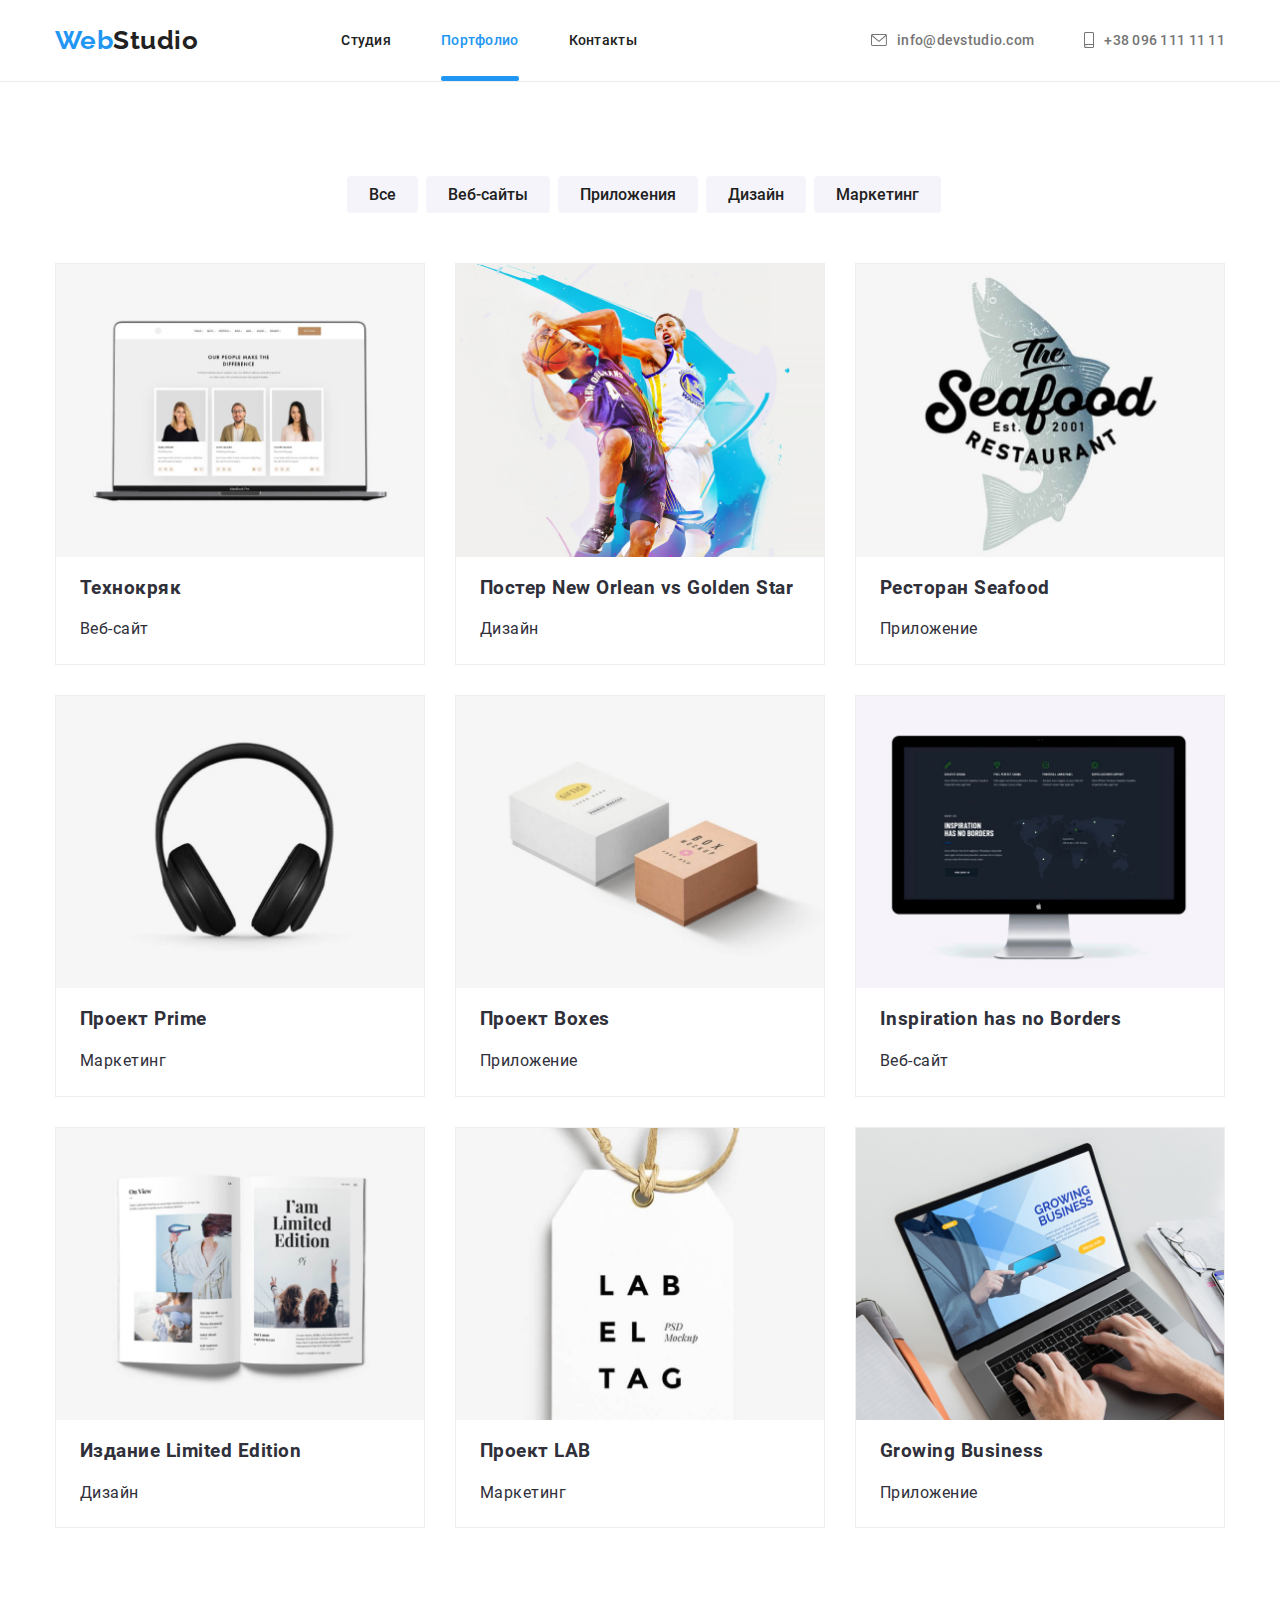
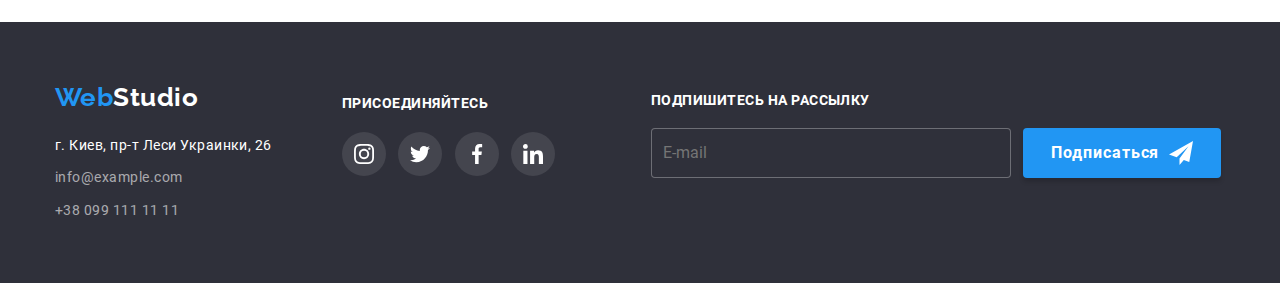
==== portfolio.html @ 5cb8052d "копирование файлов" ====
<!DOCTYPE html>
<html lang="ru">
  <head>
    <meta charset="UTF-8" />
    <meta name="viewport" content="width=device-width, initial-scale=1.0" />
    <title>Портфолио</title>
    <!-- <link
      href="https://fonts.googleapis.com/css2?family=Raleway:wght@400;500;700&family=Roboto:wght@100;400;500;700;900&display=swap"
      rel="stylesheet"
    /> -->
    <link
      rel="stylesheet"
      href="https://cdnjs.cloudflare.com/ajax/libs/modern-normalize/1.0.0/modern-normalize.min.css"
    />
    <link rel="stylesheet" href="./css/main.min.css" />
  </head>

  <body>
    <!-- Shapka -->
    <header>
      <div class="container">
        <nav>
          <ul class="nav-links">
            <li class="header-list"><a class="logo-link" href="./index.html">
                <span class="logo">Web</span><span class="logo-end">Studio</span>
              </a>
            </li>
            <li class="header-list"><a class="navigation" href="./index.html">Студия</a></li>
            <li class="header-list"><a class="navigation current" href="./portfolio.html">Портфолио</a></li>
            <li class="header-list"><a class="navigation" href="">Контакты</a></li>
          </ul>
        </nav>
    
        <ul class="header-contacts">
          <li class="header-list">
            <a class="navigation contacts" href="mailto:info@devstudio.com">
              <svg class="contacts-icon" width="16" height="12">
                <use href="./images/sprite.svg#icon-envelope"></use>
              </svg>
              info@devstudio.com</a>
          </li>
          <li class="header-list">
            <a class="navigation contacts" href="tel:+380961111111">
              <svg class="contacts-icon" width="10" height="16">
                <use href="./images/sprite.svg#icon-smartphone"></use>
              </svg>
              +38 096 111 11 11</a>
          </li>
        </ul>
      </div>
    </header>

    <!--Main-->
    <main>
      <section class="portfolio-screen">
    <div class="container">
    <!-- <div class="container"> -->
      <h1 class="visually-hidden">Портфолио</h1>
      <!--Buttons-->
      <section>
        <h2 class="visually-hidden">Список переключателей</h2>
        <ul class="flex-list">
          <li><button class="button" type="button">Все</button></li>
          <li><button class="button" type="button">Веб-сайты</button></li>
          <li><button class="button" type="button">Приложения</button></li>
          <li><button class="button" type="button">Дизайн</button></li>
          <li><button class="button" type="button">Маркетинг</button></li>
        </ul>
      </section>
      <!-- </div> -->

      <!--Portfolio-->
      <section>
        <h2 class="visually-hidden">Примеры работ</h2>
        <ul class="portfolio">
          <li class="items">
            <a class="cards-link" href="">
              <div class="portfolio-overlay">
                <img src="./images/notebook.jpg" alt="Технокряк" width="370" />
                <p class="hover-cards">
                Технокряк это современная площадка распространения коронавируса.
                Компании используют эту платформу для цифрового шпионажа и атак
                на защищённые сервера конкурентов.
                </p>
              </div>
              <div class="items-description">
                <h3>Технокряк</h3>
                <p class="cards-items">Веб-сайт</p>
              
              </div>
            </a>
          </li>
          <li class="items">
            <a class="cards-link" href="">
              <div class="portfolio-overlay">
                <img src="./images/basket.jpg" alt="Постер New Orlean vs Golden Star" />
                <p class="hover-cards">
                  Технокряк это современная площадка распространения коронавируса.
                  Компании используют эту платформу для цифрового шпионажа и атак
                  на защищённые сервера конкурентов.
                </p>
              </div>
                <div class="items-description">
                <h3>Постер New Orlean vs Golden Star</h3>
                <p class="cards-items">Дизайн</p>
              </div>
            </a>
          </li>
          <li class="items">
            <a class="cards-link" href="">
              <div class="portfolio-overlay">
                <img src="./images/seafood.jpg" alt="Ресторан Seafood" width="370" />
                <p class="hover-cards">
                  Технокряк это современная площадка распространения коронавируса.
                  Компании используют эту платформу для цифрового шпионажа и атак
                  на защищённые сервера конкурентов.
                </p>
              </div>
              <div class="items-description">
                <h3>Ресторан Seafood</h3>
                <p class="cards-items">Приложение</p>
              </div>
            </a>
          </li>
          <li class="items">
            <a class="cards-link" href="">
              <div class="portfolio-overlay">
                <img src="./images/headphones.jpg" alt="Проект Prime" width="370" />
                <p class="hover-cards">
                  Технокряк это современная площадка распространения коронавируса.
                  Компании используют эту платформу для цифрового шпионажа и атак
                  на защищённые сервера конкурентов.
                </p>
              </div>
              <div class="items-description">
                <h3>Проект Prime</h3>
                <p class="cards-items">Маркетинг</p>
              </div>
            </a>
          </li>
          <li class="items">
            <a class="cards-link" href="">
              <div class="portfolio-overlay">
                <img src="./images/boxes.jpg" alt="Проект Boxes" width="370" />
                <p class="hover-cards">
                  Технокряк это современная площадка распространения коронавируса.
                  Компании используют эту платформу для цифрового шпионажа и атак
                  на защищённые сервера конкурентов.
                </p>
              </div>
              <div class="items-description">
                <h3>Проект Boxes</h3>
                <p class="cards-items">Приложение</p>
              </div>
            </a>
          </li>
          <li class="items">
            <a class="cards-link" href="">
              <div class="portfolio-overlay">
                <img src="./images/monoblock.jpg" alt="Inspiration has no Borders" width="370" />
                <p class="hover-cards">
                  Технокряк это современная площадка распространения коронавируса.
                  Компании используют эту платформу для цифрового шпионажа и атак
                  на защищённые сервера конкурентов.
                </p>
              </div>
              <div class="items-description">
                <h3>Inspiration has no Borders</h3>
                <p class="cards-items">Веб-сайт</p>
              </div>
            </a>
          </li>
          <li class="items">
            <a class="cards-link" href="">
              <div class="portfolio-overlay">
                <img src="./images/openbook.jpg" alt="Издание Limited Edition" width="370" />
                <p class="hover-cards">
                  Технокряк это современная площадка распространения коронавируса.
                  Компании используют эту платформу для цифрового шпионажа и атак
                  на защищённые сервера конкурентов.
                </p>
              </div>
              <div class="items-description">
              <h3>Издание Limited Edition</h3>
              <p class="cards-items">Дизайн</p>
              </div>
            </a>
          </li>
          <li class="items">
            <a class="cards-link" href="">
              <div class="portfolio-overlay">
              <img src="./images/birka.jpg" alt="Проект LAB" width="370" />
                <p class="hover-cards">
                  Технокряк это современная площадка распространения коронавируса.
                  Компании используют эту платформу для цифрового шпионажа и атак
                  на защищённые сервера конкурентов.
                </p>
              </div>
              <div class="items-description">
                <h3>Проект LAB</h3>
                <p class="cards-items">Маркетинг</p>
              </div>
            </a>  
          </li>
          <li class="items">
            <a class="cards-link" href="">
              <div class="portfolio-overlay">
                <img src="./images/working-notebook.jpg" alt="Growing Business" width="370" />
                <p class="hover-cards">
                  Технокряк это современная площадка распространения коронавируса.
                  Компании используют эту платформу для цифрового шпионажа и атак
                  на защищённые сервера конкурентов.
                </p>
              </div>
              <div class="items-description">
                <h3>Growing Business</h3>
                <p class="cards-items">Приложение</p>
              </div>
            </a>
          </li>
        </ul>
        </section>
     </div>
    </section>
    </main>

    <!-- footer -->
    <footer class="footer-bg">
      <div class="footer-adress-text">
        <div>
          <a class="logo-link" href="./index.html">
            <span class="logo">Web</span><span class="logo-end-footer">Studio</span></a>
          <address class="footer-adress">г. Киев, пр-т Леси Украинки, 26</address>
          <address>
            <a class="footer-link" href="mailto:info@example.com">info@example.com</a>
            <br />
            <a class="footer-link" href="tel:+380991111111">+38 099 111 11 11</a>
          </address>
        </div>
        <div class="footer-common">
          <p class="common">Присоединяйтесь</p>
          <ul class="social-links-flex">
            <li>
              <a class="social-link" href="">
                <svg class="social-link-icon">
                  <use href="./images/sprite.svg#icon-instagram"></use>
                </svg>
              </a>
            </li>
            <li>
              <a class="social-link" href="">
                <svg class="social-link-icon">
                  <use href="./images/sprite.svg#icon-twitter"></use>
                </svg>
              </a>
            </li>
            <li>
              <a class="social-link" href="">
                <svg class="social-link-icon">
                  <use href="./images/sprite.svg#icon-facebook"></use>
                </svg>
              </a>
            </li>
            <li>
              <a class="social-link" href="">
                <svg class="social-link-icon">
                  <use href="./images/sprite.svg#icon-linkedin"></use>
                </svg>
              </a>
            </li>
          </ul>
        </div>
        <form class="footer-form" action="">
          <label class="subscription">
            <span class="sub-text">Подпишитесь на рассылку</span>
            <input type="email" name="email" placeholder="E-mail">
          </label>
          <button class="subscribe" type="submit">Подписаться
            <svg class="sub-icon" width="24" height="24">
              <use href="./images/sprite.svg#icon-send"></use>
            </svg>
          </button>
        </form>
      </div>
    
    </footer>
  </body>
</html>
---- css/main.min.css ----
/*! modern-normalize v0.6.0 | MIT License | https://github.com/sindresorhus/modern-normalize */*,*::before,*::after{-webkit-box-sizing:border-box;box-sizing:border-box}:root{-moz-tab-size:4;-o-tab-size:4;tab-size:4}html{line-height:1.15;-webkit-text-size-adjust:100%}body{margin:0}body{font-family:system-ui,-apple-system,"Segoe UI",Roboto,Helvetica,Arial,sans-serif,"Apple Color Emoji","Segoe UI Emoji"}hr{height:0}abbr[title]{-webkit-text-decoration:underline dotted;text-decoration:underline dotted}b,strong{font-weight:bolder}code,kbd,samp,pre{font-family:SFMono-Regular, Consolas, "Liberation Mono", Menlo, monospace;font-size:1em}small{font-size:80%}sub,sup{font-size:75%;line-height:0;position:relative;vertical-align:baseline}sub{bottom:-0.25em}sup{top:-0.5em}button,input,optgroup,select,textarea{font-family:inherit;font-size:100%;line-height:1.15;margin:0}button,select{text-transform:none}button,[type="button"],[type="reset"],[type="submit"]{-webkit-appearance:button}button::-moz-focus-inner,[type="button"]::-moz-focus-inner,[type="reset"]::-moz-focus-inner,[type="submit"]::-moz-focus-inner{border-style:none;padding:0}button:-moz-focusring,[type="button"]:-moz-focusring,[type="reset"]:-moz-focusring,[type="submit"]:-moz-focusring{outline:1px dotted ButtonText}fieldset{padding:0.35em 0.75em 0.625em}legend{padding:0}progress{vertical-align:baseline}[type="number"]::-webkit-inner-spin-button,[type="number"]::-webkit-outer-spin-button{height:auto}[type="search"]{-webkit-appearance:textfield;outline-offset:-2px}[type="search"]::-webkit-search-decoration{-webkit-appearance:none}::-webkit-file-upload-button{-webkit-appearance:button;font:inherit}summary{display:list-item}@font-face{font-family:"Roboto";font-style:normal;font-weight:100;src:url(".././fonts/roboto/roboto-v20-latin_cyrillic-ext_cyrillic-100.eot");src:local(""),url(".././fonts/roboto/roboto-v20-latin_cyrillic-ext_cyrillic-100.eot?#iefix") format("embedded-opentype"),url(".././fonts/roboto/roboto-v20-latin_cyrillic-ext_cyrillic-100.woff2") format("woff2"),url(".././fonts/roboto/roboto-v20-latin_cyrillic-ext_cyrillic-100.woff") format("woff"),url(".././fonts/roboto/roboto-v20-latin_cyrillic-ext_cyrillic-100.ttf") format("truetype"),url(".././fonts/roboto/roboto-v20-latin_cyrillic-ext_cyrillic-100.svg#Roboto") format("svg")}@font-face{font-family:"Roboto";font-style:normal;font-weight:400;src:url(".././fonts/roboto/roboto-v20-latin_cyrillic-ext_cyrillic-regular.eot");src:local(""),url(".././fonts/roboto/roboto-v20-latin_cyrillic-ext_cyrillic-regular.eot?#iefix") format("embedded-opentype"),url(".././fonts/roboto/roboto-v20-latin_cyrillic-ext_cyrillic-regular.woff2") format("woff2"),url(".././fonts/roboto/roboto-v20-latin_cyrillic-ext_cyrillic-regular.woff") format("woff"),url(".././fonts/roboto/roboto-v20-latin_cyrillic-ext_cyrillic-regular.ttf") format("truetype"),url(".././fonts/roboto/roboto-v20-latin_cyrillic-ext_cyrillic-regular.svg#Roboto") format("svg")}@font-face{font-family:"Roboto";font-style:normal;font-weight:500;src:url(".././fonts/roboto/roboto-v20-latin_cyrillic-ext_cyrillic-500.eot");src:local(""),url(".././fonts/roboto/roboto-v20-latin_cyrillic-ext_cyrillic-500.eot?#iefix") format("embedded-opentype"),url(".././fonts/roboto/roboto-v20-latin_cyrillic-ext_cyrillic-500.woff2") format("woff2"),url(".././fonts/roboto/roboto-v20-latin_cyrillic-ext_cyrillic-500.woff") format("woff"),url(".././fonts/roboto/roboto-v20-latin_cyrillic-ext_cyrillic-500.ttf") format("truetype"),url(".././fonts/roboto/roboto-v20-latin_cyrillic-ext_cyrillic-500.svg#Roboto") format("svg")}@font-face{font-family:"Roboto";font-style:normal;font-weight:700;src:url(".././fonts/roboto/roboto-v20-latin_cyrillic-ext_cyrillic-700.eot");src:local(""),url(".././fonts/roboto/roboto-v20-latin_cyrillic-ext_cyrillic-700.eot?#iefix") format("embedded-opentype"),url(".././fonts/roboto/roboto-v20-latin_cyrillic-ext_cyrillic-700.woff2") format("woff2"),url(".././fonts/roboto/roboto-v20-latin_cyrillic-ext_cyrillic-700.woff") format("woff"),url(".././fonts/roboto/roboto-v20-latin_cyrillic-ext_cyrillic-700.ttf") format("truetype"),url(".././fonts/roboto/roboto-v20-latin_cyrillic-ext_cyrillic-700.svg#Roboto") format("svg")}@font-face{font-family:"Roboto";font-style:normal;font-weight:900;src:url(".././fonts/roboto/roboto-v20-latin_cyrillic-ext_cyrillic-900.eot");src:local(""),url(".././fonts/roboto/roboto-v20-latin_cyrillic-ext_cyrillic-900.eot?#iefix") format("embedded-opentype"),url(".././fonts/roboto/roboto-v20-latin_cyrillic-ext_cyrillic-900.woff2") format("woff2"),url(".././fonts/roboto/roboto-v20-latin_cyrillic-ext_cyrillic-900.woff") format("woff"),url(".././fonts/roboto/roboto-v20-latin_cyrillic-ext_cyrillic-900.ttf") format("truetype"),url(".././fonts/roboto/roboto-v20-latin_cyrillic-ext_cyrillic-900.svg#Roboto") format("svg")}@font-face{font-family:"Raleway";font-style:normal;font-weight:100;src:url(".././fonts/raleway/raleway-v18-latin_cyrillic-ext_cyrillic-100.eot");src:local(""),url(".././fonts/raleway/raleway-v18-latin_cyrillic-ext_cyrillic-100.eot?#iefix") format("embedded-opentype"),url(".././fonts/raleway/raleway-v18-latin_cyrillic-ext_cyrillic-100.woff2") format("woff2"),url(".././fonts/raleway/raleway-v18-latin_cyrillic-ext_cyrillic-100.woff") format("woff"),url(".././fonts/raleway/raleway-v18-latin_cyrillic-ext_cyrillic-100.ttf") format("truetype"),url(".././fonts/raleway/raleway-v18-latin_cyrillic-ext_cyrillic-100.svg#Raleway") format("svg")}@font-face{font-family:"Raleway";font-style:normal;font-weight:400;src:url(".././fonts/raleway/raleway-v18-latin_cyrillic-ext_cyrillic-regular.eot");src:local(""),url(".././fonts/raleway/raleway-v18-latin_cyrillic-ext_cyrillic-regular.eot?#iefix") format("embedded-opentype"),url(".././fonts/raleway/raleway-v18-latin_cyrillic-ext_cyrillic-regular.woff2") format("woff2"),url(".././fonts/raleway/raleway-v18-latin_cyrillic-ext_cyrillic-regular.woff") format("woff"),url(".././fonts/raleway/raleway-v18-latin_cyrillic-ext_cyrillic-regular.ttf") format("truetype"),url(".././fonts/raleway/raleway-v18-latin_cyrillic-ext_cyrillic-regular.svg#Raleway") format("svg")}@font-face{font-family:"Raleway";font-style:normal;font-weight:500;src:url(".././fonts/raleway/raleway-v18-latin_cyrillic-ext_cyrillic-500.eot");src:local(""),url(".././fonts/raleway/raleway-v18-latin_cyrillic-ext_cyrillic-500.eot?#iefix") format("embedded-opentype"),url(".././fonts/raleway/raleway-v18-latin_cyrillic-ext_cyrillic-500.woff2") format("woff2"),url(".././fonts/raleway/raleway-v18-latin_cyrillic-ext_cyrillic-500.woff") format("woff"),url(".././fonts/raleway/raleway-v18-latin_cyrillic-ext_cyrillic-500.ttf") format("truetype"),url(".././fonts/raleway/raleway-v18-latin_cyrillic-ext_cyrillic-500.svg#Raleway") format("svg")}@font-face{font-family:"Raleway";font-style:normal;font-weight:700;src:url(".././fonts/raleway/raleway-v18-latin_cyrillic-ext_cyrillic-700.eot");src:local(""),url(".././fonts/raleway/raleway-v18-latin_cyrillic-ext_cyrillic-700.eot?#iefix") format("embedded-opentype"),url(".././fonts/raleway/raleway-v18-latin_cyrillic-ext_cyrillic-700.woff2") format("woff2"),url(".././fonts/raleway/raleway-v18-latin_cyrillic-ext_cyrillic-700.woff") format("woff"),url(".././fonts/raleway/raleway-v18-latin_cyrillic-ext_cyrillic-700.ttf") format("truetype"),url(".././fonts/raleway/raleway-v18-latin_cyrillic-ext_cyrillic-700.svg#Raleway") format("svg")}.advantage-list,.work-examples,.team-list,.clients-list,.flex-list,.portfolio{display:-webkit-box;display:-ms-flexbox;display:flex;padding:0;margin:0}.footer-common .social-link,.social-link{display:-webkit-inline-box;display:-ms-inline-flexbox;display:inline-flex;-webkit-box-align:center;-ms-flex-align:center;align-items:center;height:44px;width:44px;border-radius:50%}.subscribe,.order-link,.submit{display:-webkit-inline-box;display:-ms-inline-flexbox;display:inline-flex;-webkit-box-align:center;-ms-flex-align:center;align-items:center;font-weight:700;font-style:normal;font-size:16px;line-height:1.87;letter-spacing:0.06em;color:#fff;cursor:pointer;border:transparent;background-color:#2196f3;-webkit-box-shadow:0px 4px 4px rgba(0,0,0,0.15);box-shadow:0px 4px 4px rgba(0,0,0,0.15);border-radius:4px;-webkit-transition:background-color 250ms cubic-bezier(0.4, 0, 0.2, 1),color 250ms cubic-bezier(0.4, 0, 0.2, 1),-webkit-box-shadow 250ms cubic-bezier(0.4, 0, 0.2, 1);transition:background-color 250ms cubic-bezier(0.4, 0, 0.2, 1),color 250ms cubic-bezier(0.4, 0, 0.2, 1),-webkit-box-shadow 250ms cubic-bezier(0.4, 0, 0.2, 1);transition:box-shadow 250ms cubic-bezier(0.4, 0, 0.2, 1),background-color 250ms cubic-bezier(0.4, 0, 0.2, 1),color 250ms cubic-bezier(0.4, 0, 0.2, 1);transition:box-shadow 250ms cubic-bezier(0.4, 0, 0.2, 1),background-color 250ms cubic-bezier(0.4, 0, 0.2, 1),color 250ms cubic-bezier(0.4, 0, 0.2, 1),-webkit-box-shadow 250ms cubic-bezier(0.4, 0, 0.2, 1)}html{-webkit-box-sizing:border-box;box-sizing:border-box}body{font-family:Roboto, sans-serif;font-style:normal;font-weight:400;line-height:1.2;letter-spacing:0.03em;color:#212121}h1,h2,h3,h4{margin:0px}ul{list-style-type:none;margin:0;padding:0}ul img{display:block;width:100%;height:auto}.container{width:1200px;margin-left:auto;margin-right:auto;padding-left:15px;padding-right:15px}.visually-hidden{position:absolute !important;clip:rect(1px 1px 1px 1px);clip:rect(1px, 1px, 1px, 1px);padding:0 !important;border:0 !important;height:1px !important;width:1px !important;overflow:hidden}.tertiary-title{font-weight:700;font-size:14px;line-height:1.5;text-transform:uppercase}.secondary-title{font-weight:700;font-size:36px;line-height:1.17;margin-top:0px;margin-bottom:50px;text-align:center}.cards-items{color:var(--secondary-text-color)}.logo{color:#2196f3;font-family:Raleway, sans-serif;font-weight:700;font-size:26px}.logo-end{color:#212121;font-family:Raleway, sans-serif;font-weight:700;font-size:26px}.logo-end-footer{color:#fff;font-family:Raleway, sans-serif;font-weight:700;font-size:26px}.logo-link{text-decoration:none}header{border-bottom:1px solid #ececec}header>.container{display:-webkit-box;display:-ms-flexbox;display:flex}.header-list{margin-left:50px;-webkit-box-align:stretch;-ms-flex-align:stretch;align-items:stretch}.header-list:hover,.header-list:focus{color:#2196f3}.header-contacts{display:-webkit-box;display:-ms-flexbox;display:flex;margin-left:auto;-webkit-box-align:center;-ms-flex-align:center;align-items:center}.navigation{position:relative;display:inline-block;color:#212121;text-decoration:none;padding:32px 0px;font-weight:500;font-size:14px;letter-spacing:0.02em;-webkit-transition:fill 250ms cubic-bezier(0.4, 0, 0.2, 1),color 250ms cubic-bezier(0.4, 0, 0.2, 1);transition:fill 250ms cubic-bezier(0.4, 0, 0.2, 1),color 250ms cubic-bezier(0.4, 0, 0.2, 1)}.navigation.current{color:#2196f3}.navigation.contacts{display:-webkit-inline-box;display:-ms-inline-flexbox;display:inline-flex;height:auto;width:100%;color:#757575;-webkit-box-align:center;-ms-flex-align:center;align-items:center;-ms-flex-item-align:center;align-self:center}.navigation:hover,.navigation:focus{color:#2196f3}.nav-links{display:-webkit-box;display:-ms-flexbox;display:flex;-webkit-box-align:center;-ms-flex-align:center;align-items:center;padding:0}.nav-links>.header-list:first-child{margin-left:0px;margin-right:93px}.nav-links .navigation::after{content:"";position:absolute;left:0;bottom:0;display:block;width:100%;height:5px;border-radius:2px;background-color:#2196f3;opacity:0;-webkit-transform:scaleX(0);transform:scaleX(0);-webkit-transition:opacity 250ms cubic-bezier(0.4, 0, 0.2, 1),-webkit-transform 250ms cubic-bezier(0.4, 0, 0.2, 1);transition:opacity 250ms cubic-bezier(0.4, 0, 0.2, 1),-webkit-transform 250ms cubic-bezier(0.4, 0, 0.2, 1);transition:transform 250ms cubic-bezier(0.4, 0, 0.2, 1),opacity 250ms cubic-bezier(0.4, 0, 0.2, 1);transition:transform 250ms cubic-bezier(0.4, 0, 0.2, 1),opacity 250ms cubic-bezier(0.4, 0, 0.2, 1),-webkit-transform 250ms cubic-bezier(0.4, 0, 0.2, 1)}.nav-links .navigation:hover::after{opacity:1;-webkit-transform:scaleX(1);transform:scaleX(1)}.nav-links .navigation.current::before{content:"";position:absolute;left:0;bottom:0;display:block;width:100%;height:5px;border-radius:2px;background-color:#2196f3;opacity:1}.contacts-icon{display:-webkit-inline-box;display:-ms-inline-flexbox;display:inline-flex;margin-right:10px;fill:currentColor}.footer-bg{background:#2f303a;padding-top:60px;padding-bottom:60px}.footer-adress{color:#fff;font-style:normal;font-size:14px;line-height:1.7;padding-top:20px}.footer-adress-text{display:-webkit-box;display:-ms-flexbox;display:flex;width:1200px;margin-left:auto;margin-right:auto;margin-bottom:0px;padding-left:15px;padding-right:15px}.footer-adress-text>div:first-child{margin-right:70px}.footer-link{display:inline-block;color:rgba(255,255,255,0.6);font-style:normal;text-decoration:none;font-size:14px;line-height:1.7;margin-top:9px}.common{color:#fff;font-weight:bold;font-size:14px;line-height:1.14;text-transform:uppercase;margin-bottom:20px}.footer-common .social-link{-ms-flex-pack:distribute;justify-content:space-around;background-color:rgba(255,255,255,0.1);fill:#fff;margin-right:10px}.footer-form{margin-left:93px;display:-webkit-box;display:-ms-flexbox;display:flex;-webkit-box-align:center;-ms-flex-align:center;align-items:center}input:-webkit-autofill,input:-webkit-autofill:hover,input:-webkit-autofill:focus{-webkit-text-fill-color:rgba(255,255,255,0.3);-webkit-box-shadow:0 0 0px 1000px #2f303a inset;box-shadow:0 0 0px 1000px #2f303a inset}.subscription{position:relative;margin-right:12px}.subscription>input{width:360px;height:50px;padding:11px;border:1px solid rgba(255,255,255,0.3);-webkit-box-sizing:border-box;box-sizing:border-box;background-color:#2f303a;border-radius:4px;font-style:normal;font-weight:normal;font-size:16px;line-height:1.25;display:-webkit-box;display:-ms-flexbox;display:flex;-webkit-box-align:center;-ms-flex-align:center;align-items:center;color:rgba(255,255,255,0.6)}.sub-text{position:absolute;top:-36px;font-weight:bold;font-size:14px;line-height:1.15;text-transform:uppercase;color:#ffffff}.sub-icon{fill:#fff;margin-left:10px;-webkit-transition:fill 250ms cubic-bezier(0.4, 0, 0.2, 1);transition:fill 250ms cubic-bezier(0.4, 0, 0.2, 1)}.subscribe{padding:10px 28px}.subscribe:hover{background-color:#fff;color:#2196f3}.subscribe:hover .sub-icon{fill:#2196f3}.social-links-flex{display:-webkit-box;display:-ms-flexbox;display:flex;-webkit-box-pack:justify;-ms-flex-pack:justify;justify-content:space-between;padding:0px;margin-top:16px}.social-links-flex>li{width:calc((100% - 30px) / 4);margin-right:10x}.social-links-flex>li:last-child{margin-right:0}.social-link{-ms-flex-pack:distribute;justify-content:space-around;fill:#afb1b8;-webkit-transition:background-color 250ms cubic-bezier(0.4, 0, 0.2, 1),fill 250ms cubic-bezier(0.4, 0, 0.2, 1);transition:background-color 250ms cubic-bezier(0.4, 0, 0.2, 1),fill 250ms cubic-bezier(0.4, 0, 0.2, 1)}.social-link:hover,.social-link:focus{background-color:#2196f3;border-radius:50%;fill:#fff}.social-link-icon{width:20px;height:20px}.hero{max-width:1600px;height:600px;text-align:center;background-color:#2f303a;background-image:-webkit-gradient(linear, left top, right top, from(rgba(47,48,58,0.4)), to(rgba(47,48,58,0.4))),url(../images/hero-bg.jpg);background-image:linear-gradient(to right, rgba(47,48,58,0.4), rgba(47,48,58,0.4)),url(../images/hero-bg.jpg);background-repeat:no-repeat;background-size:cover;background-position:center;margin-left:auto;margin-right:auto;padding-top:200px;padding-bottom:200px}.hero-title{color:#fff;font-size:44px;font-weight:900;line-height:1.36;text-transform:uppercase;letter-spacing:0.06em;max-width:696px;margin-top:0px;margin-left:auto;margin-right:auto;margin-bottom:40px}.order-link{padding:10px 32px}.order-link:focus,.order-link:hover{background-color:#fff;color:#2196f3}.backdrop{position:fixed;top:0;left:0;width:100%;height:100%;background-color:rgba(0,0,0,0.2);z-index:99;opacity:1;-webkit-transition:opacity 250ms cubic-bezier(0.4, 0, 0.2, 1);transition:opacity 250ms cubic-bezier(0.4, 0, 0.2, 1)}.backdrop.is-hidden{opacity:0;pointer-events:none;z-index:99}.backdrop.is-hidden .modal{-webkit-transform:translate(-50%, -50%) scale(1.1);transform:translate(-50%, -50%) scale(1.1)}.modal{position:absolute;top:50%;left:50%;min-height:581px;min-width:528px;padding:0;background-color:#fff;-webkit-box-shadow:0px 1px 3px rgba(0,0,0,0.12),0px 1px 1px rgba(0,0,0,0.14),0px 2px 1px rgba(0,0,0,0.2);box-shadow:0px 1px 3px rgba(0,0,0,0.12),0px 1px 1px rgba(0,0,0,0.14),0px 2px 1px rgba(0,0,0,0.2);border-radius:4px;z-index:99;-webkit-transform:translate(-50%, -50%) scale(1);transform:translate(-50%, -50%) scale(1);-webkit-transition:-webkit-transform 250ms cubic-bezier(0.4, 0, 0.2, 1);transition:-webkit-transform 250ms cubic-bezier(0.4, 0, 0.2, 1);transition:transform 250ms cubic-bezier(0.4, 0, 0.2, 1);transition:transform 250ms cubic-bezier(0.4, 0, 0.2, 1), -webkit-transform 250ms cubic-bezier(0.4, 0, 0.2, 1)}.modal-close{position:absolute;display:-webkit-inline-box;display:-ms-inline-flexbox;display:inline-flex;-webkit-box-pack:center;-ms-flex-pack:center;justify-content:center;-webkit-box-align:center;-ms-flex-align:center;align-items:center;background-color:#fff;min-width:30px;min-height:30px;top:8px;right:8px;border:1px solid rgba(0,0,0,0.1);border-radius:50%;cursor:pointer}.close-icone{fill:#000;-webkit-transition:fill 250ms cubic-bezier(0.4, 0, 0.2, 1);transition:fill 250ms cubic-bezier(0.4, 0, 0.2, 1)}.modal-close:hover .close-icone,.modal-close:focus .close-icone{fill:#2196f3}.form{padding:40px;text-align:center}.form>ul{padding:0}.form-list{position:relative;display:-webkit-box;display:-ms-flexbox;display:flex;-webkit-box-orient:vertical;-webkit-box-direction:normal;-ms-flex-direction:column;flex-direction:column;margin-bottom:28px}.form-list>label{position:absolute;left:0;top:-18px;display:-webkit-inline-box;display:-ms-inline-flexbox;display:inline-flex;font-size:12px;line-height:1.15;letter-spacing:0.01em;color:#757575}.form-list>input{padding:12px 12px 12px 42px;font-weight:normal;font-size:12px;line-height:1.15;letter-spacing:0.01em;border:1px solid rgba(33,33,33,0.2);-webkit-box-sizing:border-box;box-sizing:border-box;border-radius:4px;-webkit-transition:border 250ms cubic-bezier(0.4, 0, 0.2, 1);transition:border 250ms cubic-bezier(0.4, 0, 0.2, 1)}.form-list>input:hover,.form-list>input:focus{outline:none;border:1px solid #2196f3}.form-list>.comment:hover,.form-list>.comment:focus{outline:none;border:1px solid #2196f3}.input-icon{position:absolute;top:50%;left:12px;fill:#212121;-webkit-transform:translateY(-50%);transform:translateY(-50%);-webkit-transition:fill 250ms cubic-bezier(0.4, 0, 0.2, 1);transition:fill 250ms cubic-bezier(0.4, 0, 0.2, 1)}.form-list>input:hover+.input-icon,.form-list>input:focus+.input-icon{fill:#2196f3}.offer{display:-webkit-inline-box;display:-ms-inline-flexbox;display:inline-flex;-webkit-box-align:center;-ms-flex-align:center;align-items:center;text-align:center;font-size:14px;line-height:1.71;color:#757575}.check{position:absolute;width:1px;height:1px;margin:-1px;border:0;padding:0;clip:rect(0 0 0 0);overflow:hidden}.check-icon{display:inline-block;width:16px;height:16px;margin-right:8.38px;border:2.5px solid #212121;border-radius:2px;cursor:pointer;-webkit-transition:-webkit-transform 250ms linear;transition:-webkit-transform 250ms linear;transition:transform 250ms linear;transition:transform 250ms linear, -webkit-transform 250ms linear}.check:checked+.check-icon{-webkit-transform:scale(1.2);transform:scale(1.2);border-color:transparent;background-color:#2196f3;background-image:url("../images/icon-check.svg");background-size:contain;background-origin:border-box}.offer-link{color:#2196f3}.comment{resize:none;padding:12px 16px;border:1px solid rgba(33,33,33,0.2);-webkit-box-sizing:border-box;box-sizing:border-box;border-radius:4px;font-size:14px;line-height:1.15;letter-spacing:0.01em;-webkit-transition:border 250ms cubic-bezier(0.4, 0, 0.2, 1);transition:border 250ms cubic-bezier(0.4, 0, 0.2, 1)}.comment:placeholder-shown{color:rgba(117,117,117,0.5)}.appeal{display:inline-block;margin-bottom:30px;font-weight:bold;font-size:20px;line-height:1.15;text-align:center;color:#212121}.submit{padding:10px 55px;margin-left:auto;margin-top:30px}.submit:focus,.submit:hover{background-color:#f5f4fa;color:#2196f3}.advantages{padding-top:94px}.advantage-list p{margin-top:10px;margin-bottom:0px}.advantage-list .cards-items{font-size:14px;line-height:1.71}.advantage-list>li{width:calc((100% - 90px) / 4);margin-left:30px}.advantage-list>li:first-child{margin-left:0px}.advant-icon{width:70px;height:70px}.advantages-icons-bg{width:100%;height:120px;background-color:#f5f4fa;border-radius:4px;margin-bottom:30px;padding:25px 100px}.work-examles-sct{padding-top:94px;padding-bottom:94px}.work-examples>li{width:calc((100% - 60px) / 3);margin-left:30px;background:#ffffff;border:1px solid #eeeeee}.work-examples>li:first-child{margin-left:0px}.work-examples-overlay{position:relative}.work-examples-descriptions{position:absolute;display:-webkit-inline-box;display:-ms-inline-flexbox;display:inline-flex;bottom:0;width:100%;height:70px;margin:0;font-weight:bold;font-size:14px;line-height:1.14;-webkit-box-pack:center;-ms-flex-pack:center;justify-content:center;-webkit-box-align:center;-ms-flex-align:center;align-items:center;text-transform:uppercase;color:#fff;background-color:rgba(47,48,58,0.8)}.our-team{background-color:#f5f4fa;padding-top:94px;padding-bottom:94px}.our-team .cards-items{font-size:16px}.teams-title{font-weight:500;font-size:16px;line-height:1.18x}.team-list>li{width:calc((100% - 60px) / 3);margin-left:30px;text-align:center;background-color:#fff;-webkit-box-shadow:0px 1px 3px rgba(0,0,0,0.12),0px 1px 1px rgba(0,0,0,0.14),0px 2px 1px rgba(0,0,0,0.2);box-shadow:0px 1px 3px rgba(0,0,0,0.12),0px 1px 1px rgba(0,0,0,0.14),0px 2px 1px rgba(0,0,0,0.2);border-radius:0px 0px 4px 4px}.team-list>li:first-child{margin-left:0px}.team-descrition{padding-top:30px;padding-bottom:30px;padding-left:32px;padding-right:32px}.team-descrition p{margin-top:10px;margin-bottom:0px}.clients{padding-top:94px;padding-bottom:94px}.clients-list>.items{width:calc((100% - 150px) / 6);margin-right:30px}.clients-list>.items:last-child{margin-right:0px}.clients-links{display:-webkit-inline-box;display:-ms-inline-flexbox;display:inline-flex;width:170px;height:90px;border:1px solid #afb1b8;-webkit-box-sizing:border-box;box-sizing:border-box;border-radius:4px;-webkit-box-align:center;-ms-flex-align:center;align-items:center;-ms-flex-pack:distribute;justify-content:space-around;fill:#afb1b8;-webkit-transition:fill 250ms cubic-bezier(0.4, 0, 0.2, 1),border 250ms cubic-bezier(0.4, 0, 0.2, 1);transition:fill 250ms cubic-bezier(0.4, 0, 0.2, 1),border 250ms cubic-bezier(0.4, 0, 0.2, 1)}.clients-links:hover,.clients-links:focus{border:1px solid #2196f3;border-radius:4px;fill:#2196f3}.flex-list{margin-bottom:50px;-webkit-box-pack:center;-ms-flex-pack:center;justify-content:center}.flex-list>li{margin-left:8px}.button{background-color:#f5f4fa;color:#212121;font-family:inherit;font-weight:500;font-size:16px;line-height:1.6;text-align:center;padding-top:6px;padding-bottom:6px;padding-right:22px;padding-left:22px;border-radius:4px;border:none;cursor:pointer;-webkit-transition:background-color 250ms cubic-bezier(0.4, 0, 0.2, 1),color 250ms cubic-bezier(0.4, 0, 0.2, 1);transition:background-color 250ms cubic-bezier(0.4, 0, 0.2, 1),color 250ms cubic-bezier(0.4, 0, 0.2, 1)}.button:hover,.button:focus,.button:active,.button:visited{background-color:#2196f3;color:#fff;-webkit-box-shadow:0px 3px 1px rgba(0,0,0,0.1),0px 1px 2px rgba(0,0,0,0.08),0px 2px 2px rgba(0,0,0,0.12);box-shadow:0px 3px 1px rgba(0,0,0,0.1),0px 1px 2px rgba(0,0,0,0.08),0px 2px 2px rgba(0,0,0,0.12);-webkit-transition:background-color 250ms cubic-bezier(0.4, 0, 0.2, 1),color 250ms cubic-bezier(0.4, 0, 0.2, 1),-webkit-box-shadow 250ms cubic-bezier(0.4, 0, 0.2, 1);transition:background-color 250ms cubic-bezier(0.4, 0, 0.2, 1),color 250ms cubic-bezier(0.4, 0, 0.2, 1),-webkit-box-shadow 250ms cubic-bezier(0.4, 0, 0.2, 1);transition:box-shadow 250ms cubic-bezier(0.4, 0, 0.2, 1),background-color 250ms cubic-bezier(0.4, 0, 0.2, 1),color 250ms cubic-bezier(0.4, 0, 0.2, 1);transition:box-shadow 250ms cubic-bezier(0.4, 0, 0.2, 1),background-color 250ms cubic-bezier(0.4, 0, 0.2, 1),color 250ms cubic-bezier(0.4, 0, 0.2, 1),-webkit-box-shadow 250ms cubic-bezier(0.4, 0, 0.2, 1)}.cards-link{display:inline-block;text-decoration:none;color:#2f303a}.portfolio .cards-items{font-size:16px;line-height:1.8}.portfolio-overlay{position:relative;overflow:hidden}.portfolio-overlay::before{display:inline-block;position:absolute;content:"";top:0;left:0;width:100%;height:100%;background-color:rgba(33,150,243,0.9);opacity:0;-webkit-transform:translatey(100%);transform:translatey(100%);-webkit-transition:opacity 250ms cubic-bezier(0.4, 0, 0.2, 1),-webkit-transform 250ms cubic-bezier(0.4, 0, 0.2, 1);transition:opacity 250ms cubic-bezier(0.4, 0, 0.2, 1),-webkit-transform 250ms cubic-bezier(0.4, 0, 0.2, 1);transition:transform 250ms cubic-bezier(0.4, 0, 0.2, 1),opacity 250ms cubic-bezier(0.4, 0, 0.2, 1);transition:transform 250ms cubic-bezier(0.4, 0, 0.2, 1),opacity 250ms cubic-bezier(0.4, 0, 0.2, 1),-webkit-transform 250ms cubic-bezier(0.4, 0, 0.2, 1)}.hover-cards{position:absolute;display:-webkit-inline-box;display:-ms-inline-flexbox;display:inline-flex;-webkit-box-align:center;-ms-flex-align:center;align-items:center;-webkit-box-pack:center;-ms-flex-pack:center;justify-content:center;width:100%;height:100%;margin:0;padding:0 24px;top:0;left:0;-webkit-transform:translateY(100%);transform:translateY(100%);line-height:1.56;color:#fff;opacity:0;-webkit-transition:opacity 250ms cubic-bezier(0.4, 0, 0.2, 1),-webkit-transform 250ms cubic-bezier(0.4, 0, 0.2, 1);transition:opacity 250ms cubic-bezier(0.4, 0, 0.2, 1),-webkit-transform 250ms cubic-bezier(0.4, 0, 0.2, 1);transition:transform 250ms cubic-bezier(0.4, 0, 0.2, 1),opacity 250ms cubic-bezier(0.4, 0, 0.2, 1);transition:transform 250ms cubic-bezier(0.4, 0, 0.2, 1),opacity 250ms cubic-bezier(0.4, 0, 0.2, 1),-webkit-transform 250ms cubic-bezier(0.4, 0, 0.2, 1)}.portfolio>.items:hover{border:1px solid #eeeeee;-webkit-box-sizing:border-box;box-sizing:border-box;-webkit-box-shadow:0px 1px 1px rgba(0,0,0,0.12),0px 4px 4px rgba(0,0,0,0.06),1px 4px 6px rgba(0,0,0,0.16);box-shadow:0px 1px 1px rgba(0,0,0,0.12),0px 4px 4px rgba(0,0,0,0.06),1px 4px 6px rgba(0,0,0,0.16)}.portfolio>.items:hover .hover-cards,.portfolio>.items:hover .portfolio-overlay::before{-webkit-transform:translatey(0%);transform:translatey(0%);opacity:1;-webkit-transition:background-color 250ms cubic-bezier(0.4, 0, 0.2, 1),opacity 250ms cubic-bezier(0.4, 0, 0.2, 1),-webkit-transform 250ms cubic-bezier(0.4, 0, 0.2, 1);transition:background-color 250ms cubic-bezier(0.4, 0, 0.2, 1),opacity 250ms cubic-bezier(0.4, 0, 0.2, 1),-webkit-transform 250ms cubic-bezier(0.4, 0, 0.2, 1);transition:background-color 250ms cubic-bezier(0.4, 0, 0.2, 1),opacity 250ms cubic-bezier(0.4, 0, 0.2, 1),transform 250ms cubic-bezier(0.4, 0, 0.2, 1);transition:background-color 250ms cubic-bezier(0.4, 0, 0.2, 1),opacity 250ms cubic-bezier(0.4, 0, 0.2, 1),transform 250ms cubic-bezier(0.4, 0, 0.2, 1),-webkit-transform 250ms cubic-bezier(0.4, 0, 0.2, 1)}.portfolio-screen{padding-top:94px;padding-bottom:94px}.portfolio{-ms-flex-wrap:wrap;flex-wrap:wrap}.portfolio>.items{width:calc((100% - 60px) / 3);margin-right:30px;margin-bottom:30px;background:#fff;border:1px solid #eeeeee;-webkit-transition:-webkit-box-shadow 250ms cubic-bezier(0.4, 0, 0.2, 1);transition:-webkit-box-shadow 250ms cubic-bezier(0.4, 0, 0.2, 1);transition:box-shadow 250ms cubic-bezier(0.4, 0, 0.2, 1);transition:box-shadow 250ms cubic-bezier(0.4, 0, 0.2, 1), -webkit-box-shadow 250ms cubic-bezier(0.4, 0, 0.2, 1)}.portfolio>.items:nth-child(3n){margin-right:0px}.portfolio>.items:nth-last-child(-n+3){margin-bottom:0px}.portfolio p{margin-bottom:0px}p+h3{margin-bottom:0px}.items-description{padding:20px 24px 20px 24px}
/*# sourceMappingURL=main.min.css.map */
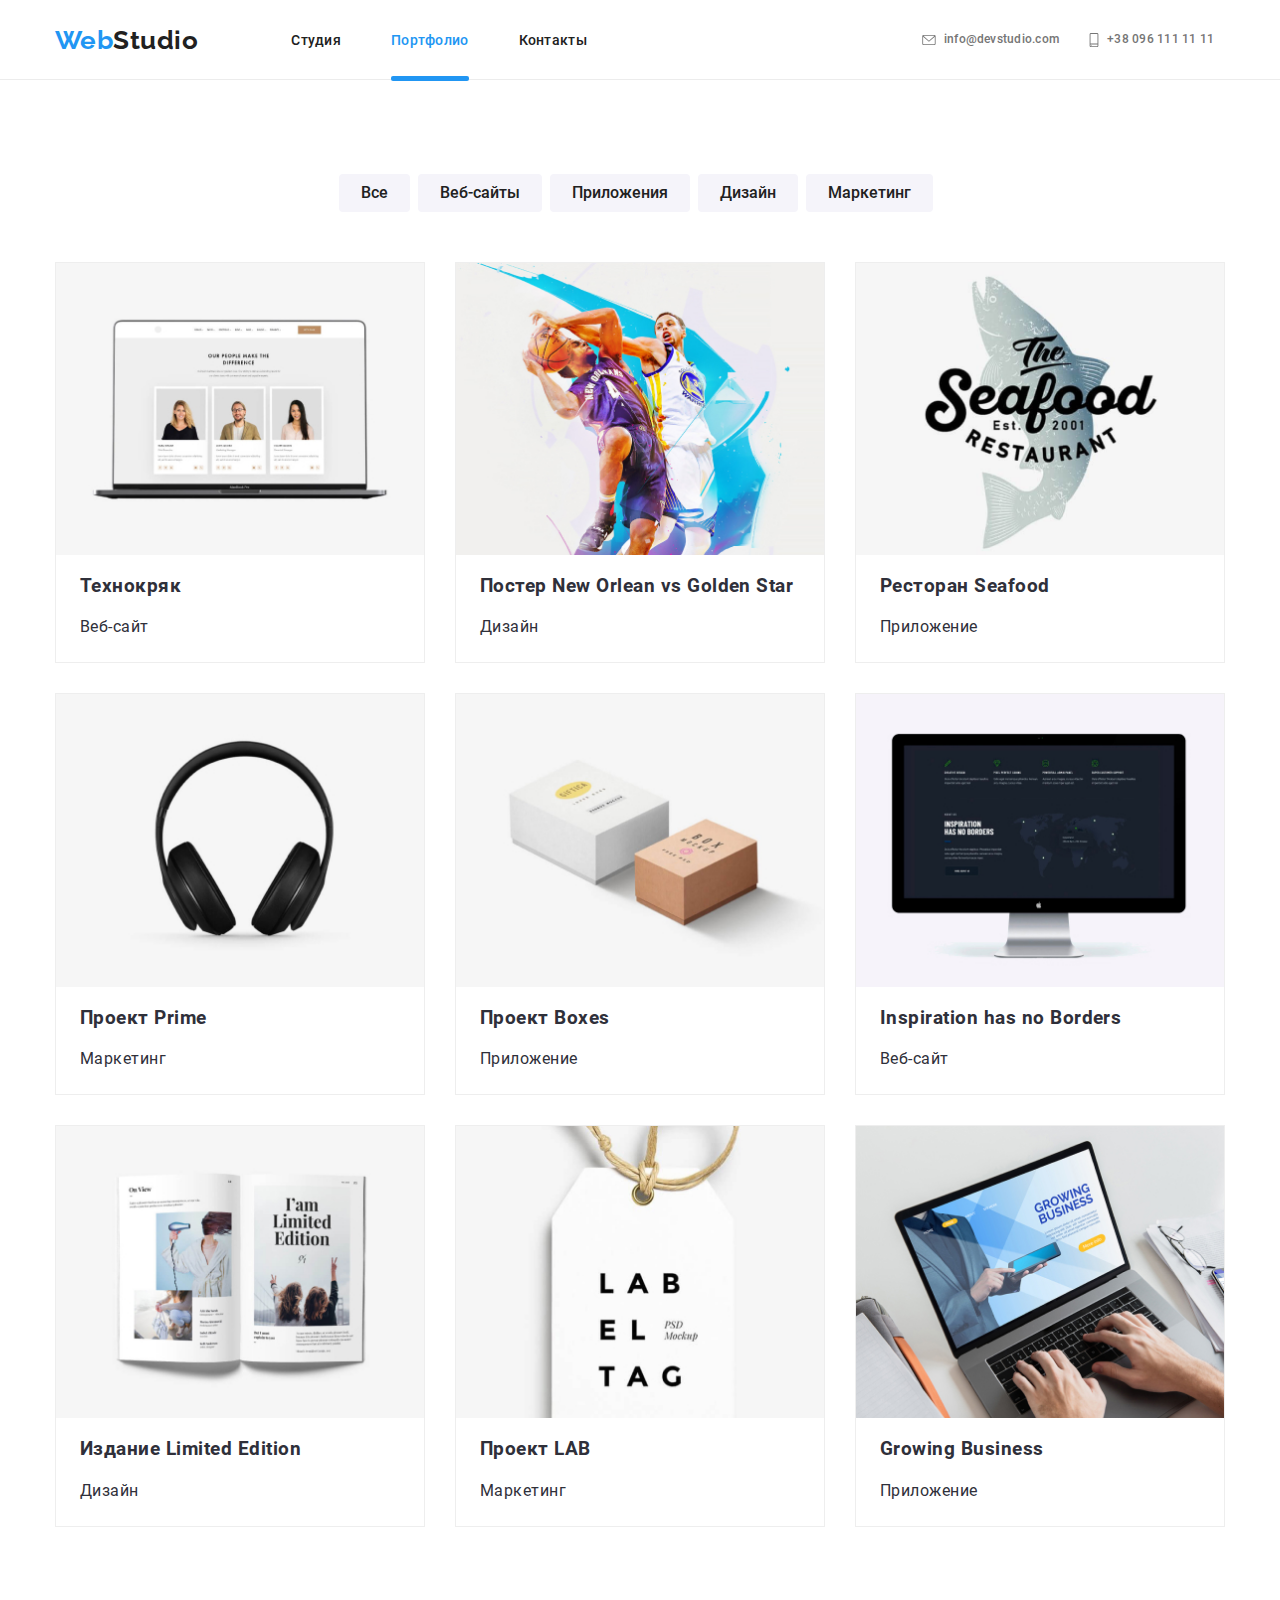
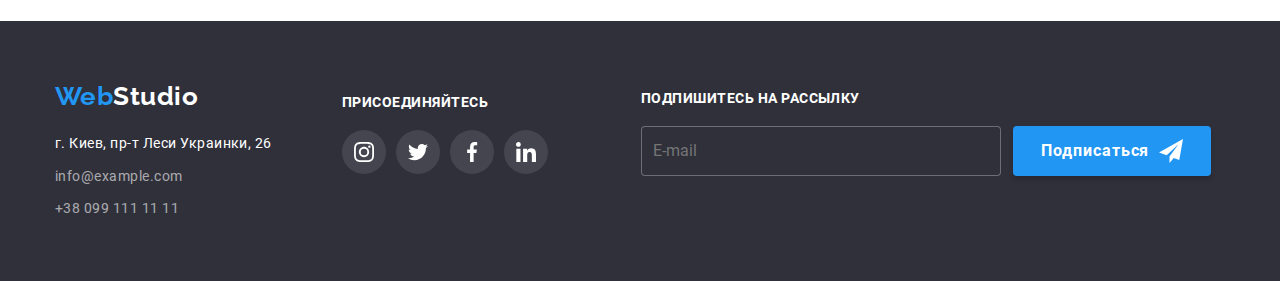
==== commit fa1e32e5: "редактирование стилей" ====
--- a/portfolio.html
+++ b/portfolio.html
@@ -19,29 +19,70 @@
     <!-- Shapka -->
     <header>
       <div class="container">
-        <nav>
-          <ul class="nav-links">
-            <li class="header-list"><a class="logo-link" href="./index.html">
-                <span class="logo">Web</span><span class="logo-end">Studio</span>
-              </a>
-            </li>
-            <li class="header-list"><a class="navigation" href="./index.html">Студия</a></li>
-            <li class="header-list"><a class="navigation current" href="./portfolio.html">Портфолио</a></li>
-            <li class="header-list"><a class="navigation" href="">Контакты</a></li>
+        <a class="logo-link" href="./index.html">
+          <span class="logo">Web</span><span class="logo-end">Studio</span>
+        </a>
+        <button class="menu-button" type="button" aria-expanded="false" aria-controls="menu-container" data-menu-button>
+          <svg class="menu-icon" width="24" height="16" aria-label="Переключатель мобильного меню">
+            <use class="icon-menu" width="24" height="16" href="./images/sprite.svg#icon-menu"></use>
+            <use class="icon-close" width="19" height="19" href="./images/sprite.svg#icon-close"></use>
+          </svg>
+        </button>
+    
+        <div class="top">
+    
+          <nav>
+            <ul class="nav-links">
+              <li class="header-list">
+                <a class="navigation" href="./index.html">Студия</a>
+              </li>
+              <li class="header-list">
+                <a class="navigation current" href="./portfolio.html">Портфолио</a>
+              </li>
+              <li class="header-list">
+                <a class="navigation" href="">Контакты</a>
+              </li>
+            </ul>
+          </nav>
+    
+          <ul class="header-contacts">
+            <li class="header-list">
+              <a class="navigation contacts" href="mailto:info@devstudio.com">
+                <svg class="contacts-icon" width="14" height="10">
+                  <use href="./images/sprite.svg#icon-envelope"></use>
+                </svg>
+                info@devstudio.com</a>
+            </li>
+            <li class="header-list">
+              <a class="navigation contacts" href="tel:+380961111111">
+                <svg class="contacts-icon" width="10" height="14">
+                  <use href="./images/sprite.svg#icon-smartphone"></use>
+                </svg>
+                +38 096 111 11 11</a>
+            </li>
           </ul>
-        </nav>
-    
-        <ul class="header-contacts">
-          <li class="header-list">
+        </div>
+      </div>
+      <div class="mobile-menu" id="menu-container" data-menu>
+        <ul class="mobile-menu-list">
+          <li class="mobile-nav">
+            <a class="navigation" href="./index.html">Студия</a>
+          </li>
+          <li class="mobile-nav">
+            <a class="navigation current" href="./portfolio.html">Портфолио</a>
+          </li>
+          <li class="mobile-nav">
+            <a class="navigation" href="">Контакты</a>
+          </li>
+          <li class="mobile-nav-phone">
             <a class="navigation contacts" href="mailto:info@devstudio.com">
-              <svg class="contacts-icon" width="16" height="12">
+              <svg class="contacts-icon" width="14" height="10">
                 <use href="./images/sprite.svg#icon-envelope"></use>
               </svg>
-              info@devstudio.com</a>
-          </li>
-          <li class="header-list">
+              info@devstudio.com</a></li>
+          <li class="mobile-nav-mail">
             <a class="navigation contacts" href="tel:+380961111111">
-              <svg class="contacts-icon" width="10" height="16">
+              <svg class="contacts-icon" width="10" height="14">
                 <use href="./images/sprite.svg#icon-smartphone"></use>
               </svg>
               +38 096 111 11 11</a>
@@ -284,5 +325,6 @@
       </div>
     
     </footer>
+    <script src="./js/menu.js"></script>
   </body>
 </html>
--- a/css/main.min.css
+++ b/css/main.min.css
@@ -1,2 +1,2 @@
-/*! modern-normalize v0.6.0 | MIT License | https://github.com/sindresorhus/modern-normalize */*,*::before,*::after{-webkit-box-sizing:border-box;box-sizing:border-box}:root{-moz-tab-size:4;-o-tab-size:4;tab-size:4}html{line-height:1.15;-webkit-text-size-adjust:100%}body{margin:0}body{font-family:system-ui,-apple-system,"Segoe UI",Roboto,Helvetica,Arial,sans-serif,"Apple Color Emoji","Segoe UI Emoji"}hr{height:0}abbr[title]{-webkit-text-decoration:underline dotted;text-decoration:underline dotted}b,strong{font-weight:bolder}code,kbd,samp,pre{font-family:SFMono-Regular, Consolas, "Liberation Mono", Menlo, monospace;font-size:1em}small{font-size:80%}sub,sup{font-size:75%;line-height:0;position:relative;vertical-align:baseline}sub{bottom:-0.25em}sup{top:-0.5em}button,input,optgroup,select,textarea{font-family:inherit;font-size:100%;line-height:1.15;margin:0}button,select{text-transform:none}button,[type="button"],[type="reset"],[type="submit"]{-webkit-appearance:button}button::-moz-focus-inner,[type="button"]::-moz-focus-inner,[type="reset"]::-moz-focus-inner,[type="submit"]::-moz-focus-inner{border-style:none;padding:0}button:-moz-focusring,[type="button"]:-moz-focusring,[type="reset"]:-moz-focusring,[type="submit"]:-moz-focusring{outline:1px dotted ButtonText}fieldset{padding:0.35em 0.75em 0.625em}legend{padding:0}progress{vertical-align:baseline}[type="number"]::-webkit-inner-spin-button,[type="number"]::-webkit-outer-spin-button{height:auto}[type="search"]{-webkit-appearance:textfield;outline-offset:-2px}[type="search"]::-webkit-search-decoration{-webkit-appearance:none}::-webkit-file-upload-button{-webkit-appearance:button;font:inherit}summary{display:list-item}@font-face{font-family:"Roboto";font-style:normal;font-weight:100;src:url(".././fonts/roboto/roboto-v20-latin_cyrillic-ext_cyrillic-100.eot");src:local(""),url(".././fonts/roboto/roboto-v20-latin_cyrillic-ext_cyrillic-100.eot?#iefix") format("embedded-opentype"),url(".././fonts/roboto/roboto-v20-latin_cyrillic-ext_cyrillic-100.woff2") format("woff2"),url(".././fonts/roboto/roboto-v20-latin_cyrillic-ext_cyrillic-100.woff") format("woff"),url(".././fonts/roboto/roboto-v20-latin_cyrillic-ext_cyrillic-100.ttf") format("truetype"),url(".././fonts/roboto/roboto-v20-latin_cyrillic-ext_cyrillic-100.svg#Roboto") format("svg")}@font-face{font-family:"Roboto";font-style:normal;font-weight:400;src:url(".././fonts/roboto/roboto-v20-latin_cyrillic-ext_cyrillic-regular.eot");src:local(""),url(".././fonts/roboto/roboto-v20-latin_cyrillic-ext_cyrillic-regular.eot?#iefix") format("embedded-opentype"),url(".././fonts/roboto/roboto-v20-latin_cyrillic-ext_cyrillic-regular.woff2") format("woff2"),url(".././fonts/roboto/roboto-v20-latin_cyrillic-ext_cyrillic-regular.woff") format("woff"),url(".././fonts/roboto/roboto-v20-latin_cyrillic-ext_cyrillic-regular.ttf") format("truetype"),url(".././fonts/roboto/roboto-v20-latin_cyrillic-ext_cyrillic-regular.svg#Roboto") format("svg")}@font-face{font-family:"Roboto";font-style:normal;font-weight:500;src:url(".././fonts/roboto/roboto-v20-latin_cyrillic-ext_cyrillic-500.eot");src:local(""),url(".././fonts/roboto/roboto-v20-latin_cyrillic-ext_cyrillic-500.eot?#iefix") format("embedded-opentype"),url(".././fonts/roboto/roboto-v20-latin_cyrillic-ext_cyrillic-500.woff2") format("woff2"),url(".././fonts/roboto/roboto-v20-latin_cyrillic-ext_cyrillic-500.woff") format("woff"),url(".././fonts/roboto/roboto-v20-latin_cyrillic-ext_cyrillic-500.ttf") format("truetype"),url(".././fonts/roboto/roboto-v20-latin_cyrillic-ext_cyrillic-500.svg#Roboto") format("svg")}@font-face{font-family:"Roboto";font-style:normal;font-weight:700;src:url(".././fonts/roboto/roboto-v20-latin_cyrillic-ext_cyrillic-700.eot");src:local(""),url(".././fonts/roboto/roboto-v20-latin_cyrillic-ext_cyrillic-700.eot?#iefix") format("embedded-opentype"),url(".././fonts/roboto/roboto-v20-latin_cyrillic-ext_cyrillic-700.woff2") format("woff2"),url(".././fonts/roboto/roboto-v20-latin_cyrillic-ext_cyrillic-700.woff") format("woff"),url(".././fonts/roboto/roboto-v20-latin_cyrillic-ext_cyrillic-700.ttf") format("truetype"),url(".././fonts/roboto/roboto-v20-latin_cyrillic-ext_cyrillic-700.svg#Roboto") format("svg")}@font-face{font-family:"Roboto";font-style:normal;font-weight:900;src:url(".././fonts/roboto/roboto-v20-latin_cyrillic-ext_cyrillic-900.eot");src:local(""),url(".././fonts/roboto/roboto-v20-latin_cyrillic-ext_cyrillic-900.eot?#iefix") format("embedded-opentype"),url(".././fonts/roboto/roboto-v20-latin_cyrillic-ext_cyrillic-900.woff2") format("woff2"),url(".././fonts/roboto/roboto-v20-latin_cyrillic-ext_cyrillic-900.woff") format("woff"),url(".././fonts/roboto/roboto-v20-latin_cyrillic-ext_cyrillic-900.ttf") format("truetype"),url(".././fonts/roboto/roboto-v20-latin_cyrillic-ext_cyrillic-900.svg#Roboto") format("svg")}@font-face{font-family:"Raleway";font-style:normal;font-weight:100;src:url(".././fonts/raleway/raleway-v18-latin_cyrillic-ext_cyrillic-100.eot");src:local(""),url(".././fonts/raleway/raleway-v18-latin_cyrillic-ext_cyrillic-100.eot?#iefix") format("embedded-opentype"),url(".././fonts/raleway/raleway-v18-latin_cyrillic-ext_cyrillic-100.woff2") format("woff2"),url(".././fonts/raleway/raleway-v18-latin_cyrillic-ext_cyrillic-100.woff") format("woff"),url(".././fonts/raleway/raleway-v18-latin_cyrillic-ext_cyrillic-100.ttf") format("truetype"),url(".././fonts/raleway/raleway-v18-latin_cyrillic-ext_cyrillic-100.svg#Raleway") format("svg")}@font-face{font-family:"Raleway";font-style:normal;font-weight:400;src:url(".././fonts/raleway/raleway-v18-latin_cyrillic-ext_cyrillic-regular.eot");src:local(""),url(".././fonts/raleway/raleway-v18-latin_cyrillic-ext_cyrillic-regular.eot?#iefix") format("embedded-opentype"),url(".././fonts/raleway/raleway-v18-latin_cyrillic-ext_cyrillic-regular.woff2") format("woff2"),url(".././fonts/raleway/raleway-v18-latin_cyrillic-ext_cyrillic-regular.woff") format("woff"),url(".././fonts/raleway/raleway-v18-latin_cyrillic-ext_cyrillic-regular.ttf") format("truetype"),url(".././fonts/raleway/raleway-v18-latin_cyrillic-ext_cyrillic-regular.svg#Raleway") format("svg")}@font-face{font-family:"Raleway";font-style:normal;font-weight:500;src:url(".././fonts/raleway/raleway-v18-latin_cyrillic-ext_cyrillic-500.eot");src:local(""),url(".././fonts/raleway/raleway-v18-latin_cyrillic-ext_cyrillic-500.eot?#iefix") format("embedded-opentype"),url(".././fonts/raleway/raleway-v18-latin_cyrillic-ext_cyrillic-500.woff2") format("woff2"),url(".././fonts/raleway/raleway-v18-latin_cyrillic-ext_cyrillic-500.woff") format("woff"),url(".././fonts/raleway/raleway-v18-latin_cyrillic-ext_cyrillic-500.ttf") format("truetype"),url(".././fonts/raleway/raleway-v18-latin_cyrillic-ext_cyrillic-500.svg#Raleway") format("svg")}@font-face{font-family:"Raleway";font-style:normal;font-weight:700;src:url(".././fonts/raleway/raleway-v18-latin_cyrillic-ext_cyrillic-700.eot");src:local(""),url(".././fonts/raleway/raleway-v18-latin_cyrillic-ext_cyrillic-700.eot?#iefix") format("embedded-opentype"),url(".././fonts/raleway/raleway-v18-latin_cyrillic-ext_cyrillic-700.woff2") format("woff2"),url(".././fonts/raleway/raleway-v18-latin_cyrillic-ext_cyrillic-700.woff") format("woff"),url(".././fonts/raleway/raleway-v18-latin_cyrillic-ext_cyrillic-700.ttf") format("truetype"),url(".././fonts/raleway/raleway-v18-latin_cyrillic-ext_cyrillic-700.svg#Raleway") format("svg")}.advantage-list,.work-examples,.team-list,.clients-list,.flex-list,.portfolio{display:-webkit-box;display:-ms-flexbox;display:flex;padding:0;margin:0}.footer-common .social-link,.social-link{display:-webkit-inline-box;display:-ms-inline-flexbox;display:inline-flex;-webkit-box-align:center;-ms-flex-align:center;align-items:center;height:44px;width:44px;border-radius:50%}.subscribe,.order-link,.submit{display:-webkit-inline-box;display:-ms-inline-flexbox;display:inline-flex;-webkit-box-align:center;-ms-flex-align:center;align-items:center;font-weight:700;font-style:normal;font-size:16px;line-height:1.87;letter-spacing:0.06em;color:#fff;cursor:pointer;border:transparent;background-color:#2196f3;-webkit-box-shadow:0px 4px 4px rgba(0,0,0,0.15);box-shadow:0px 4px 4px rgba(0,0,0,0.15);border-radius:4px;-webkit-transition:background-color 250ms cubic-bezier(0.4, 0, 0.2, 1),color 250ms cubic-bezier(0.4, 0, 0.2, 1),-webkit-box-shadow 250ms cubic-bezier(0.4, 0, 0.2, 1);transition:background-color 250ms cubic-bezier(0.4, 0, 0.2, 1),color 250ms cubic-bezier(0.4, 0, 0.2, 1),-webkit-box-shadow 250ms cubic-bezier(0.4, 0, 0.2, 1);transition:box-shadow 250ms cubic-bezier(0.4, 0, 0.2, 1),background-color 250ms cubic-bezier(0.4, 0, 0.2, 1),color 250ms cubic-bezier(0.4, 0, 0.2, 1);transition:box-shadow 250ms cubic-bezier(0.4, 0, 0.2, 1),background-color 250ms cubic-bezier(0.4, 0, 0.2, 1),color 250ms cubic-bezier(0.4, 0, 0.2, 1),-webkit-box-shadow 250ms cubic-bezier(0.4, 0, 0.2, 1)}html{-webkit-box-sizing:border-box;box-sizing:border-box}body{font-family:Roboto, sans-serif;font-style:normal;font-weight:400;line-height:1.2;letter-spacing:0.03em;color:#212121}h1,h2,h3,h4{margin:0px}ul{list-style-type:none;margin:0;padding:0}ul img{display:block;width:100%;height:auto}.container{width:1200px;margin-left:auto;margin-right:auto;padding-left:15px;padding-right:15px}.visually-hidden{position:absolute !important;clip:rect(1px 1px 1px 1px);clip:rect(1px, 1px, 1px, 1px);padding:0 !important;border:0 !important;height:1px !important;width:1px !important;overflow:hidden}.tertiary-title{font-weight:700;font-size:14px;line-height:1.5;text-transform:uppercase}.secondary-title{font-weight:700;font-size:36px;line-height:1.17;margin-top:0px;margin-bottom:50px;text-align:center}.cards-items{color:var(--secondary-text-color)}.logo{color:#2196f3;font-family:Raleway, sans-serif;font-weight:700;font-size:26px}.logo-end{color:#212121;font-family:Raleway, sans-serif;font-weight:700;font-size:26px}.logo-end-footer{color:#fff;font-family:Raleway, sans-serif;font-weight:700;font-size:26px}.logo-link{text-decoration:none}header{border-bottom:1px solid #ececec}header>.container{display:-webkit-box;display:-ms-flexbox;display:flex}.header-list{margin-left:50px;-webkit-box-align:stretch;-ms-flex-align:stretch;align-items:stretch}.header-list:hover,.header-list:focus{color:#2196f3}.header-contacts{display:-webkit-box;display:-ms-flexbox;display:flex;margin-left:auto;-webkit-box-align:center;-ms-flex-align:center;align-items:center}.navigation{position:relative;display:inline-block;color:#212121;text-decoration:none;padding:32px 0px;font-weight:500;font-size:14px;letter-spacing:0.02em;-webkit-transition:fill 250ms cubic-bezier(0.4, 0, 0.2, 1),color 250ms cubic-bezier(0.4, 0, 0.2, 1);transition:fill 250ms cubic-bezier(0.4, 0, 0.2, 1),color 250ms cubic-bezier(0.4, 0, 0.2, 1)}.navigation.current{color:#2196f3}.navigation.contacts{display:-webkit-inline-box;display:-ms-inline-flexbox;display:inline-flex;height:auto;width:100%;color:#757575;-webkit-box-align:center;-ms-flex-align:center;align-items:center;-ms-flex-item-align:center;align-self:center}.navigation:hover,.navigation:focus{color:#2196f3}.nav-links{display:-webkit-box;display:-ms-flexbox;display:flex;-webkit-box-align:center;-ms-flex-align:center;align-items:center;padding:0}.nav-links>.header-list:first-child{margin-left:0px;margin-right:93px}.nav-links .navigation::after{content:"";position:absolute;left:0;bottom:0;display:block;width:100%;height:5px;border-radius:2px;background-color:#2196f3;opacity:0;-webkit-transform:scaleX(0);transform:scaleX(0);-webkit-transition:opacity 250ms cubic-bezier(0.4, 0, 0.2, 1),-webkit-transform 250ms cubic-bezier(0.4, 0, 0.2, 1);transition:opacity 250ms cubic-bezier(0.4, 0, 0.2, 1),-webkit-transform 250ms cubic-bezier(0.4, 0, 0.2, 1);transition:transform 250ms cubic-bezier(0.4, 0, 0.2, 1),opacity 250ms cubic-bezier(0.4, 0, 0.2, 1);transition:transform 250ms cubic-bezier(0.4, 0, 0.2, 1),opacity 250ms cubic-bezier(0.4, 0, 0.2, 1),-webkit-transform 250ms cubic-bezier(0.4, 0, 0.2, 1)}.nav-links .navigation:hover::after{opacity:1;-webkit-transform:scaleX(1);transform:scaleX(1)}.nav-links .navigation.current::before{content:"";position:absolute;left:0;bottom:0;display:block;width:100%;height:5px;border-radius:2px;background-color:#2196f3;opacity:1}.contacts-icon{display:-webkit-inline-box;display:-ms-inline-flexbox;display:inline-flex;margin-right:10px;fill:currentColor}.footer-bg{background:#2f303a;padding-top:60px;padding-bottom:60px}.footer-adress{color:#fff;font-style:normal;font-size:14px;line-height:1.7;padding-top:20px}.footer-adress-text{display:-webkit-box;display:-ms-flexbox;display:flex;width:1200px;margin-left:auto;margin-right:auto;margin-bottom:0px;padding-left:15px;padding-right:15px}.footer-adress-text>div:first-child{margin-right:70px}.footer-link{display:inline-block;color:rgba(255,255,255,0.6);font-style:normal;text-decoration:none;font-size:14px;line-height:1.7;margin-top:9px}.common{color:#fff;font-weight:bold;font-size:14px;line-height:1.14;text-transform:uppercase;margin-bottom:20px}.footer-common .social-link{-ms-flex-pack:distribute;justify-content:space-around;background-color:rgba(255,255,255,0.1);fill:#fff;margin-right:10px}.footer-form{margin-left:93px;display:-webkit-box;display:-ms-flexbox;display:flex;-webkit-box-align:center;-ms-flex-align:center;align-items:center}input:-webkit-autofill,input:-webkit-autofill:hover,input:-webkit-autofill:focus{-webkit-text-fill-color:rgba(255,255,255,0.3);-webkit-box-shadow:0 0 0px 1000px #2f303a inset;box-shadow:0 0 0px 1000px #2f303a inset}.subscription{position:relative;margin-right:12px}.subscription>input{width:360px;height:50px;padding:11px;border:1px solid rgba(255,255,255,0.3);-webkit-box-sizing:border-box;box-sizing:border-box;background-color:#2f303a;border-radius:4px;font-style:normal;font-weight:normal;font-size:16px;line-height:1.25;display:-webkit-box;display:-ms-flexbox;display:flex;-webkit-box-align:center;-ms-flex-align:center;align-items:center;color:rgba(255,255,255,0.6)}.sub-text{position:absolute;top:-36px;font-weight:bold;font-size:14px;line-height:1.15;text-transform:uppercase;color:#ffffff}.sub-icon{fill:#fff;margin-left:10px;-webkit-transition:fill 250ms cubic-bezier(0.4, 0, 0.2, 1);transition:fill 250ms cubic-bezier(0.4, 0, 0.2, 1)}.subscribe{padding:10px 28px}.subscribe:hover{background-color:#fff;color:#2196f3}.subscribe:hover .sub-icon{fill:#2196f3}.social-links-flex{display:-webkit-box;display:-ms-flexbox;display:flex;-webkit-box-pack:justify;-ms-flex-pack:justify;justify-content:space-between;padding:0px;margin-top:16px}.social-links-flex>li{width:calc((100% - 30px) / 4);margin-right:10x}.social-links-flex>li:last-child{margin-right:0}.social-link{-ms-flex-pack:distribute;justify-content:space-around;fill:#afb1b8;-webkit-transition:background-color 250ms cubic-bezier(0.4, 0, 0.2, 1),fill 250ms cubic-bezier(0.4, 0, 0.2, 1);transition:background-color 250ms cubic-bezier(0.4, 0, 0.2, 1),fill 250ms cubic-bezier(0.4, 0, 0.2, 1)}.social-link:hover,.social-link:focus{background-color:#2196f3;border-radius:50%;fill:#fff}.social-link-icon{width:20px;height:20px}.hero{max-width:1600px;height:600px;text-align:center;background-color:#2f303a;background-image:-webkit-gradient(linear, left top, right top, from(rgba(47,48,58,0.4)), to(rgba(47,48,58,0.4))),url(../images/hero-bg.jpg);background-image:linear-gradient(to right, rgba(47,48,58,0.4), rgba(47,48,58,0.4)),url(../images/hero-bg.jpg);background-repeat:no-repeat;background-size:cover;background-position:center;margin-left:auto;margin-right:auto;padding-top:200px;padding-bottom:200px}.hero-title{color:#fff;font-size:44px;font-weight:900;line-height:1.36;text-transform:uppercase;letter-spacing:0.06em;max-width:696px;margin-top:0px;margin-left:auto;margin-right:auto;margin-bottom:40px}.order-link{padding:10px 32px}.order-link:focus,.order-link:hover{background-color:#fff;color:#2196f3}.backdrop{position:fixed;top:0;left:0;width:100%;height:100%;background-color:rgba(0,0,0,0.2);z-index:99;opacity:1;-webkit-transition:opacity 250ms cubic-bezier(0.4, 0, 0.2, 1);transition:opacity 250ms cubic-bezier(0.4, 0, 0.2, 1)}.backdrop.is-hidden{opacity:0;pointer-events:none;z-index:99}.backdrop.is-hidden .modal{-webkit-transform:translate(-50%, -50%) scale(1.1);transform:translate(-50%, -50%) scale(1.1)}.modal{position:absolute;top:50%;left:50%;min-height:581px;min-width:528px;padding:0;background-color:#fff;-webkit-box-shadow:0px 1px 3px rgba(0,0,0,0.12),0px 1px 1px rgba(0,0,0,0.14),0px 2px 1px rgba(0,0,0,0.2);box-shadow:0px 1px 3px rgba(0,0,0,0.12),0px 1px 1px rgba(0,0,0,0.14),0px 2px 1px rgba(0,0,0,0.2);border-radius:4px;z-index:99;-webkit-transform:translate(-50%, -50%) scale(1);transform:translate(-50%, -50%) scale(1);-webkit-transition:-webkit-transform 250ms cubic-bezier(0.4, 0, 0.2, 1);transition:-webkit-transform 250ms cubic-bezier(0.4, 0, 0.2, 1);transition:transform 250ms cubic-bezier(0.4, 0, 0.2, 1);transition:transform 250ms cubic-bezier(0.4, 0, 0.2, 1), -webkit-transform 250ms cubic-bezier(0.4, 0, 0.2, 1)}.modal-close{position:absolute;display:-webkit-inline-box;display:-ms-inline-flexbox;display:inline-flex;-webkit-box-pack:center;-ms-flex-pack:center;justify-content:center;-webkit-box-align:center;-ms-flex-align:center;align-items:center;background-color:#fff;min-width:30px;min-height:30px;top:8px;right:8px;border:1px solid rgba(0,0,0,0.1);border-radius:50%;cursor:pointer}.close-icone{fill:#000;-webkit-transition:fill 250ms cubic-bezier(0.4, 0, 0.2, 1);transition:fill 250ms cubic-bezier(0.4, 0, 0.2, 1)}.modal-close:hover .close-icone,.modal-close:focus .close-icone{fill:#2196f3}.form{padding:40px;text-align:center}.form>ul{padding:0}.form-list{position:relative;display:-webkit-box;display:-ms-flexbox;display:flex;-webkit-box-orient:vertical;-webkit-box-direction:normal;-ms-flex-direction:column;flex-direction:column;margin-bottom:28px}.form-list>label{position:absolute;left:0;top:-18px;display:-webkit-inline-box;display:-ms-inline-flexbox;display:inline-flex;font-size:12px;line-height:1.15;letter-spacing:0.01em;color:#757575}.form-list>input{padding:12px 12px 12px 42px;font-weight:normal;font-size:12px;line-height:1.15;letter-spacing:0.01em;border:1px solid rgba(33,33,33,0.2);-webkit-box-sizing:border-box;box-sizing:border-box;border-radius:4px;-webkit-transition:border 250ms cubic-bezier(0.4, 0, 0.2, 1);transition:border 250ms cubic-bezier(0.4, 0, 0.2, 1)}.form-list>input:hover,.form-list>input:focus{outline:none;border:1px solid #2196f3}.form-list>.comment:hover,.form-list>.comment:focus{outline:none;border:1px solid #2196f3}.input-icon{position:absolute;top:50%;left:12px;fill:#212121;-webkit-transform:translateY(-50%);transform:translateY(-50%);-webkit-transition:fill 250ms cubic-bezier(0.4, 0, 0.2, 1);transition:fill 250ms cubic-bezier(0.4, 0, 0.2, 1)}.form-list>input:hover+.input-icon,.form-list>input:focus+.input-icon{fill:#2196f3}.offer{display:-webkit-inline-box;display:-ms-inline-flexbox;display:inline-flex;-webkit-box-align:center;-ms-flex-align:center;align-items:center;text-align:center;font-size:14px;line-height:1.71;color:#757575}.check{position:absolute;width:1px;height:1px;margin:-1px;border:0;padding:0;clip:rect(0 0 0 0);overflow:hidden}.check-icon{display:inline-block;width:16px;height:16px;margin-right:8.38px;border:2.5px solid #212121;border-radius:2px;cursor:pointer;-webkit-transition:-webkit-transform 250ms linear;transition:-webkit-transform 250ms linear;transition:transform 250ms linear;transition:transform 250ms linear, -webkit-transform 250ms linear}.check:checked+.check-icon{-webkit-transform:scale(1.2);transform:scale(1.2);border-color:transparent;background-color:#2196f3;background-image:url("../images/icon-check.svg");background-size:contain;background-origin:border-box}.offer-link{color:#2196f3}.comment{resize:none;padding:12px 16px;border:1px solid rgba(33,33,33,0.2);-webkit-box-sizing:border-box;box-sizing:border-box;border-radius:4px;font-size:14px;line-height:1.15;letter-spacing:0.01em;-webkit-transition:border 250ms cubic-bezier(0.4, 0, 0.2, 1);transition:border 250ms cubic-bezier(0.4, 0, 0.2, 1)}.comment:placeholder-shown{color:rgba(117,117,117,0.5)}.appeal{display:inline-block;margin-bottom:30px;font-weight:bold;font-size:20px;line-height:1.15;text-align:center;color:#212121}.submit{padding:10px 55px;margin-left:auto;margin-top:30px}.submit:focus,.submit:hover{background-color:#f5f4fa;color:#2196f3}.advantages{padding-top:94px}.advantage-list p{margin-top:10px;margin-bottom:0px}.advantage-list .cards-items{font-size:14px;line-height:1.71}.advantage-list>li{width:calc((100% - 90px) / 4);margin-left:30px}.advantage-list>li:first-child{margin-left:0px}.advant-icon{width:70px;height:70px}.advantages-icons-bg{width:100%;height:120px;background-color:#f5f4fa;border-radius:4px;margin-bottom:30px;padding:25px 100px}.work-examles-sct{padding-top:94px;padding-bottom:94px}.work-examples>li{width:calc((100% - 60px) / 3);margin-left:30px;background:#ffffff;border:1px solid #eeeeee}.work-examples>li:first-child{margin-left:0px}.work-examples-overlay{position:relative}.work-examples-descriptions{position:absolute;display:-webkit-inline-box;display:-ms-inline-flexbox;display:inline-flex;bottom:0;width:100%;height:70px;margin:0;font-weight:bold;font-size:14px;line-height:1.14;-webkit-box-pack:center;-ms-flex-pack:center;justify-content:center;-webkit-box-align:center;-ms-flex-align:center;align-items:center;text-transform:uppercase;color:#fff;background-color:rgba(47,48,58,0.8)}.our-team{background-color:#f5f4fa;padding-top:94px;padding-bottom:94px}.our-team .cards-items{font-size:16px}.teams-title{font-weight:500;font-size:16px;line-height:1.18x}.team-list>li{width:calc((100% - 60px) / 3);margin-left:30px;text-align:center;background-color:#fff;-webkit-box-shadow:0px 1px 3px rgba(0,0,0,0.12),0px 1px 1px rgba(0,0,0,0.14),0px 2px 1px rgba(0,0,0,0.2);box-shadow:0px 1px 3px rgba(0,0,0,0.12),0px 1px 1px rgba(0,0,0,0.14),0px 2px 1px rgba(0,0,0,0.2);border-radius:0px 0px 4px 4px}.team-list>li:first-child{margin-left:0px}.team-descrition{padding-top:30px;padding-bottom:30px;padding-left:32px;padding-right:32px}.team-descrition p{margin-top:10px;margin-bottom:0px}.clients{padding-top:94px;padding-bottom:94px}.clients-list>.items{width:calc((100% - 150px) / 6);margin-right:30px}.clients-list>.items:last-child{margin-right:0px}.clients-links{display:-webkit-inline-box;display:-ms-inline-flexbox;display:inline-flex;width:170px;height:90px;border:1px solid #afb1b8;-webkit-box-sizing:border-box;box-sizing:border-box;border-radius:4px;-webkit-box-align:center;-ms-flex-align:center;align-items:center;-ms-flex-pack:distribute;justify-content:space-around;fill:#afb1b8;-webkit-transition:fill 250ms cubic-bezier(0.4, 0, 0.2, 1),border 250ms cubic-bezier(0.4, 0, 0.2, 1);transition:fill 250ms cubic-bezier(0.4, 0, 0.2, 1),border 250ms cubic-bezier(0.4, 0, 0.2, 1)}.clients-links:hover,.clients-links:focus{border:1px solid #2196f3;border-radius:4px;fill:#2196f3}.flex-list{margin-bottom:50px;-webkit-box-pack:center;-ms-flex-pack:center;justify-content:center}.flex-list>li{margin-left:8px}.button{background-color:#f5f4fa;color:#212121;font-family:inherit;font-weight:500;font-size:16px;line-height:1.6;text-align:center;padding-top:6px;padding-bottom:6px;padding-right:22px;padding-left:22px;border-radius:4px;border:none;cursor:pointer;-webkit-transition:background-color 250ms cubic-bezier(0.4, 0, 0.2, 1),color 250ms cubic-bezier(0.4, 0, 0.2, 1);transition:background-color 250ms cubic-bezier(0.4, 0, 0.2, 1),color 250ms cubic-bezier(0.4, 0, 0.2, 1)}.button:hover,.button:focus,.button:active,.button:visited{background-color:#2196f3;color:#fff;-webkit-box-shadow:0px 3px 1px rgba(0,0,0,0.1),0px 1px 2px rgba(0,0,0,0.08),0px 2px 2px rgba(0,0,0,0.12);box-shadow:0px 3px 1px rgba(0,0,0,0.1),0px 1px 2px rgba(0,0,0,0.08),0px 2px 2px rgba(0,0,0,0.12);-webkit-transition:background-color 250ms cubic-bezier(0.4, 0, 0.2, 1),color 250ms cubic-bezier(0.4, 0, 0.2, 1),-webkit-box-shadow 250ms cubic-bezier(0.4, 0, 0.2, 1);transition:background-color 250ms cubic-bezier(0.4, 0, 0.2, 1),color 250ms cubic-bezier(0.4, 0, 0.2, 1),-webkit-box-shadow 250ms cubic-bezier(0.4, 0, 0.2, 1);transition:box-shadow 250ms cubic-bezier(0.4, 0, 0.2, 1),background-color 250ms cubic-bezier(0.4, 0, 0.2, 1),color 250ms cubic-bezier(0.4, 0, 0.2, 1);transition:box-shadow 250ms cubic-bezier(0.4, 0, 0.2, 1),background-color 250ms cubic-bezier(0.4, 0, 0.2, 1),color 250ms cubic-bezier(0.4, 0, 0.2, 1),-webkit-box-shadow 250ms cubic-bezier(0.4, 0, 0.2, 1)}.cards-link{display:inline-block;text-decoration:none;color:#2f303a}.portfolio .cards-items{font-size:16px;line-height:1.8}.portfolio-overlay{position:relative;overflow:hidden}.portfolio-overlay::before{display:inline-block;position:absolute;content:"";top:0;left:0;width:100%;height:100%;background-color:rgba(33,150,243,0.9);opacity:0;-webkit-transform:translatey(100%);transform:translatey(100%);-webkit-transition:opacity 250ms cubic-bezier(0.4, 0, 0.2, 1),-webkit-transform 250ms cubic-bezier(0.4, 0, 0.2, 1);transition:opacity 250ms cubic-bezier(0.4, 0, 0.2, 1),-webkit-transform 250ms cubic-bezier(0.4, 0, 0.2, 1);transition:transform 250ms cubic-bezier(0.4, 0, 0.2, 1),opacity 250ms cubic-bezier(0.4, 0, 0.2, 1);transition:transform 250ms cubic-bezier(0.4, 0, 0.2, 1),opacity 250ms cubic-bezier(0.4, 0, 0.2, 1),-webkit-transform 250ms cubic-bezier(0.4, 0, 0.2, 1)}.hover-cards{position:absolute;display:-webkit-inline-box;display:-ms-inline-flexbox;display:inline-flex;-webkit-box-align:center;-ms-flex-align:center;align-items:center;-webkit-box-pack:center;-ms-flex-pack:center;justify-content:center;width:100%;height:100%;margin:0;padding:0 24px;top:0;left:0;-webkit-transform:translateY(100%);transform:translateY(100%);line-height:1.56;color:#fff;opacity:0;-webkit-transition:opacity 250ms cubic-bezier(0.4, 0, 0.2, 1),-webkit-transform 250ms cubic-bezier(0.4, 0, 0.2, 1);transition:opacity 250ms cubic-bezier(0.4, 0, 0.2, 1),-webkit-transform 250ms cubic-bezier(0.4, 0, 0.2, 1);transition:transform 250ms cubic-bezier(0.4, 0, 0.2, 1),opacity 250ms cubic-bezier(0.4, 0, 0.2, 1);transition:transform 250ms cubic-bezier(0.4, 0, 0.2, 1),opacity 250ms cubic-bezier(0.4, 0, 0.2, 1),-webkit-transform 250ms cubic-bezier(0.4, 0, 0.2, 1)}.portfolio>.items:hover{border:1px solid #eeeeee;-webkit-box-sizing:border-box;box-sizing:border-box;-webkit-box-shadow:0px 1px 1px rgba(0,0,0,0.12),0px 4px 4px rgba(0,0,0,0.06),1px 4px 6px rgba(0,0,0,0.16);box-shadow:0px 1px 1px rgba(0,0,0,0.12),0px 4px 4px rgba(0,0,0,0.06),1px 4px 6px rgba(0,0,0,0.16)}.portfolio>.items:hover .hover-cards,.portfolio>.items:hover .portfolio-overlay::before{-webkit-transform:translatey(0%);transform:translatey(0%);opacity:1;-webkit-transition:background-color 250ms cubic-bezier(0.4, 0, 0.2, 1),opacity 250ms cubic-bezier(0.4, 0, 0.2, 1),-webkit-transform 250ms cubic-bezier(0.4, 0, 0.2, 1);transition:background-color 250ms cubic-bezier(0.4, 0, 0.2, 1),opacity 250ms cubic-bezier(0.4, 0, 0.2, 1),-webkit-transform 250ms cubic-bezier(0.4, 0, 0.2, 1);transition:background-color 250ms cubic-bezier(0.4, 0, 0.2, 1),opacity 250ms cubic-bezier(0.4, 0, 0.2, 1),transform 250ms cubic-bezier(0.4, 0, 0.2, 1);transition:background-color 250ms cubic-bezier(0.4, 0, 0.2, 1),opacity 250ms cubic-bezier(0.4, 0, 0.2, 1),transform 250ms cubic-bezier(0.4, 0, 0.2, 1),-webkit-transform 250ms cubic-bezier(0.4, 0, 0.2, 1)}.portfolio-screen{padding-top:94px;padding-bottom:94px}.portfolio{-ms-flex-wrap:wrap;flex-wrap:wrap}.portfolio>.items{width:calc((100% - 60px) / 3);margin-right:30px;margin-bottom:30px;background:#fff;border:1px solid #eeeeee;-webkit-transition:-webkit-box-shadow 250ms cubic-bezier(0.4, 0, 0.2, 1);transition:-webkit-box-shadow 250ms cubic-bezier(0.4, 0, 0.2, 1);transition:box-shadow 250ms cubic-bezier(0.4, 0, 0.2, 1);transition:box-shadow 250ms cubic-bezier(0.4, 0, 0.2, 1), -webkit-box-shadow 250ms cubic-bezier(0.4, 0, 0.2, 1)}.portfolio>.items:nth-child(3n){margin-right:0px}.portfolio>.items:nth-last-child(-n+3){margin-bottom:0px}.portfolio p{margin-bottom:0px}p+h3{margin-bottom:0px}.items-description{padding:20px 24px 20px 24px}
+/*! modern-normalize v0.6.0 | MIT License | https://github.com/sindresorhus/modern-normalize */*,*::before,*::after{box-sizing:border-box}:root{-moz-tab-size:4;tab-size:4}html{line-height:1.15;-webkit-text-size-adjust:100%}body{margin:0}body{font-family:system-ui,-apple-system,"Segoe UI",Roboto,Helvetica,Arial,sans-serif,"Apple Color Emoji","Segoe UI Emoji"}hr{height:0}abbr[title]{text-decoration:underline dotted}b,strong{font-weight:bolder}code,kbd,samp,pre{font-family:SFMono-Regular, Consolas, "Liberation Mono", Menlo, monospace;font-size:1em}small{font-size:80%}sub,sup{font-size:75%;line-height:0;position:relative;vertical-align:baseline}sub{bottom:-0.25em}sup{top:-0.5em}button,input,optgroup,select,textarea{font-family:inherit;font-size:100%;line-height:1.15;margin:0}button,select{text-transform:none}button,[type="button"],[type="reset"],[type="submit"]{-webkit-appearance:button}button::-moz-focus-inner,[type="button"]::-moz-focus-inner,[type="reset"]::-moz-focus-inner,[type="submit"]::-moz-focus-inner{border-style:none;padding:0}button:-moz-focusring,[type="button"]:-moz-focusring,[type="reset"]:-moz-focusring,[type="submit"]:-moz-focusring{outline:1px dotted ButtonText}fieldset{padding:0.35em 0.75em 0.625em}legend{padding:0}progress{vertical-align:baseline}[type="number"]::-webkit-inner-spin-button,[type="number"]::-webkit-outer-spin-button{height:auto}[type="search"]{-webkit-appearance:textfield;outline-offset:-2px}[type="search"]::-webkit-search-decoration{-webkit-appearance:none}::-webkit-file-upload-button{-webkit-appearance:button;font:inherit}summary{display:list-item}@font-face{font-family:"Roboto";font-style:normal;font-weight:100;src:url(".././fonts/roboto/roboto-v20-latin_cyrillic-ext_cyrillic-100.eot");src:local(""),url(".././fonts/roboto/roboto-v20-latin_cyrillic-ext_cyrillic-100.eot?#iefix") format("embedded-opentype"),url(".././fonts/roboto/roboto-v20-latin_cyrillic-ext_cyrillic-100.woff2") format("woff2"),url(".././fonts/roboto/roboto-v20-latin_cyrillic-ext_cyrillic-100.woff") format("woff"),url(".././fonts/roboto/roboto-v20-latin_cyrillic-ext_cyrillic-100.ttf") format("truetype"),url(".././fonts/roboto/roboto-v20-latin_cyrillic-ext_cyrillic-100.svg#Roboto") format("svg")}@font-face{font-family:"Roboto";font-style:normal;font-weight:400;src:url(".././fonts/roboto/roboto-v20-latin_cyrillic-ext_cyrillic-regular.eot");src:local(""),url(".././fonts/roboto/roboto-v20-latin_cyrillic-ext_cyrillic-regular.eot?#iefix") format("embedded-opentype"),url(".././fonts/roboto/roboto-v20-latin_cyrillic-ext_cyrillic-regular.woff2") format("woff2"),url(".././fonts/roboto/roboto-v20-latin_cyrillic-ext_cyrillic-regular.woff") format("woff"),url(".././fonts/roboto/roboto-v20-latin_cyrillic-ext_cyrillic-regular.ttf") format("truetype"),url(".././fonts/roboto/roboto-v20-latin_cyrillic-ext_cyrillic-regular.svg#Roboto") format("svg")}@font-face{font-family:"Roboto";font-style:normal;font-weight:500;src:url(".././fonts/roboto/roboto-v20-latin_cyrillic-ext_cyrillic-500.eot");src:local(""),url(".././fonts/roboto/roboto-v20-latin_cyrillic-ext_cyrillic-500.eot?#iefix") format("embedded-opentype"),url(".././fonts/roboto/roboto-v20-latin_cyrillic-ext_cyrillic-500.woff2") format("woff2"),url(".././fonts/roboto/roboto-v20-latin_cyrillic-ext_cyrillic-500.woff") format("woff"),url(".././fonts/roboto/roboto-v20-latin_cyrillic-ext_cyrillic-500.ttf") format("truetype"),url(".././fonts/roboto/roboto-v20-latin_cyrillic-ext_cyrillic-500.svg#Roboto") format("svg")}@font-face{font-family:"Roboto";font-style:normal;font-weight:700;src:url(".././fonts/roboto/roboto-v20-latin_cyrillic-ext_cyrillic-700.eot");src:local(""),url(".././fonts/roboto/roboto-v20-latin_cyrillic-ext_cyrillic-700.eot?#iefix") format("embedded-opentype"),url(".././fonts/roboto/roboto-v20-latin_cyrillic-ext_cyrillic-700.woff2") format("woff2"),url(".././fonts/roboto/roboto-v20-latin_cyrillic-ext_cyrillic-700.woff") format("woff"),url(".././fonts/roboto/roboto-v20-latin_cyrillic-ext_cyrillic-700.ttf") format("truetype"),url(".././fonts/roboto/roboto-v20-latin_cyrillic-ext_cyrillic-700.svg#Roboto") format("svg")}@font-face{font-family:"Roboto";font-style:normal;font-weight:900;src:url(".././fonts/roboto/roboto-v20-latin_cyrillic-ext_cyrillic-900.eot");src:local(""),url(".././fonts/roboto/roboto-v20-latin_cyrillic-ext_cyrillic-900.eot?#iefix") format("embedded-opentype"),url(".././fonts/roboto/roboto-v20-latin_cyrillic-ext_cyrillic-900.woff2") format("woff2"),url(".././fonts/roboto/roboto-v20-latin_cyrillic-ext_cyrillic-900.woff") format("woff"),url(".././fonts/roboto/roboto-v20-latin_cyrillic-ext_cyrillic-900.ttf") format("truetype"),url(".././fonts/roboto/roboto-v20-latin_cyrillic-ext_cyrillic-900.svg#Roboto") format("svg")}@font-face{font-family:"Raleway";font-style:normal;font-weight:100;src:url(".././fonts/raleway/raleway-v18-latin_cyrillic-ext_cyrillic-100.eot");src:local(""),url(".././fonts/raleway/raleway-v18-latin_cyrillic-ext_cyrillic-100.eot?#iefix") format("embedded-opentype"),url(".././fonts/raleway/raleway-v18-latin_cyrillic-ext_cyrillic-100.woff2") format("woff2"),url(".././fonts/raleway/raleway-v18-latin_cyrillic-ext_cyrillic-100.woff") format("woff"),url(".././fonts/raleway/raleway-v18-latin_cyrillic-ext_cyrillic-100.ttf") format("truetype"),url(".././fonts/raleway/raleway-v18-latin_cyrillic-ext_cyrillic-100.svg#Raleway") format("svg")}@font-face{font-family:"Raleway";font-style:normal;font-weight:400;src:url(".././fonts/raleway/raleway-v18-latin_cyrillic-ext_cyrillic-regular.eot");src:local(""),url(".././fonts/raleway/raleway-v18-latin_cyrillic-ext_cyrillic-regular.eot?#iefix") format("embedded-opentype"),url(".././fonts/raleway/raleway-v18-latin_cyrillic-ext_cyrillic-regular.woff2") format("woff2"),url(".././fonts/raleway/raleway-v18-latin_cyrillic-ext_cyrillic-regular.woff") format("woff"),url(".././fonts/raleway/raleway-v18-latin_cyrillic-ext_cyrillic-regular.ttf") format("truetype"),url(".././fonts/raleway/raleway-v18-latin_cyrillic-ext_cyrillic-regular.svg#Raleway") format("svg")}@font-face{font-family:"Raleway";font-style:normal;font-weight:500;src:url(".././fonts/raleway/raleway-v18-latin_cyrillic-ext_cyrillic-500.eot");src:local(""),url(".././fonts/raleway/raleway-v18-latin_cyrillic-ext_cyrillic-500.eot?#iefix") format("embedded-opentype"),url(".././fonts/raleway/raleway-v18-latin_cyrillic-ext_cyrillic-500.woff2") format("woff2"),url(".././fonts/raleway/raleway-v18-latin_cyrillic-ext_cyrillic-500.woff") format("woff"),url(".././fonts/raleway/raleway-v18-latin_cyrillic-ext_cyrillic-500.ttf") format("truetype"),url(".././fonts/raleway/raleway-v18-latin_cyrillic-ext_cyrillic-500.svg#Raleway") format("svg")}@font-face{font-family:"Raleway";font-style:normal;font-weight:700;src:url(".././fonts/raleway/raleway-v18-latin_cyrillic-ext_cyrillic-700.eot");src:local(""),url(".././fonts/raleway/raleway-v18-latin_cyrillic-ext_cyrillic-700.eot?#iefix") format("embedded-opentype"),url(".././fonts/raleway/raleway-v18-latin_cyrillic-ext_cyrillic-700.woff2") format("woff2"),url(".././fonts/raleway/raleway-v18-latin_cyrillic-ext_cyrillic-700.woff") format("woff"),url(".././fonts/raleway/raleway-v18-latin_cyrillic-ext_cyrillic-700.ttf") format("truetype"),url(".././fonts/raleway/raleway-v18-latin_cyrillic-ext_cyrillic-700.svg#Raleway") format("svg")}.work-examples,.clients-list,.flex-list{display:flex;padding:0;margin:0}.footer-common .social-link,.social-link{display:inline-flex;align-items:center;height:44px;width:44px;border-radius:50%}.subscribe,.order-link,.submit{display:inline-flex;align-items:center;font-weight:700;font-style:normal;font-size:16px;line-height:1.87;letter-spacing:0.06em;color:#fff;cursor:pointer;border:transparent;background-color:#2196f3;box-shadow:0px 4px 4px rgba(0,0,0,0.15);border-radius:4px;transition:box-shadow 250ms cubic-bezier(0.4, 0, 0.2, 1),background-color 250ms cubic-bezier(0.4, 0, 0.2, 1),color 250ms cubic-bezier(0.4, 0, 0.2, 1)}html{box-sizing:border-box}body{font-family:Roboto, sans-serif;font-style:normal;font-weight:400;line-height:1.2;letter-spacing:0.03em;color:#212121}h1,h2,h3,h4{margin:0px}ul{list-style-type:none;margin:0;padding:0}ul img{display:block;width:100%;height:auto}.container{margin-left:auto;margin-right:auto;padding-left:15px;padding-right:15px}@media screen and (min-width: 480px){.container{width:480px}}@media screen and (min-width: 768px){.container{width:768px}}@media screen and (min-width: 1200px){.container{width:1200px}}.visually-hidden{position:absolute !important;clip:rect(1px 1px 1px 1px);clip:rect(1px, 1px, 1px, 1px);padding:0 !important;border:0 !important;height:1px !important;width:1px !important;overflow:hidden}.tertiary-title{font-weight:700;font-size:14px;line-height:1.5;text-transform:uppercase}.secondary-title{font-weight:700;font-size:36px;line-height:1.17;margin-top:0px;margin-bottom:50px;text-align:center}.cards-items{color:var(--secondary-text-color)}.logo{color:#2196f3;font-family:Raleway, sans-serif;font-weight:700;font-size:24px}@media screen and (min-width: 1200px){.logo{font-size:26px}}.logo-end{color:#212121;font-family:Raleway, sans-serif;font-weight:700;font-size:24px}@media screen and (min-width: 1200px){.logo-end{font-size:26px}}.logo-end-footer{color:#fff;font-family:Raleway, sans-serif;font-weight:700;font-size:24px}@media screen and (min-width: 1200px){.logo-end-footer{font-size:26px}}.logo-link{display:inline-block;text-decoration:none}@media screen and (min-width: 768px) and (max-width: 1199px){.logo-link{margin-right:88px;margin-left:auto}footer .logo-link{margin-right:0}}header{border-bottom:1px solid #ececec;height:60px;padding:10px 0}@media screen and (min-width: 768px){header{height:80px;padding:0}}header>.container{display:flex;align-items:center}.menu-button{display:inline-block;margin-left:auto;padding:12px 8px;background-color:#fff;border:none;outline:none}.menu-button:hover .menu-icon,.menu-button:focus .menu-icon{fill:#2196f3}@media screen and (min-width: 768px){.menu-button{display:none}}.menu-button .icon-close{opacity:0}.menu-button.is-open .icon-close{opacity:1}.menu-button.is-open .icon-menu{opacity:0}@media screen and (max-width: 767px){.top{display:none}}@media screen and (min-width: 768px){.top{display:flex;align-items:center;margin-right:auto}}@media screen and (min-width: 768px) and (max-width: 1199px){.header-contacts{margin-left:84px}}@media screen and (min-width: 1200px){.header-contacts{display:flex;align-items:center;margin-left:305px;font-weight:500;font-size:12px;line-height:1.15;letter-spacing:0.02em}}.navigation{position:relative;display:inline-block;color:#212121;text-decoration:none;padding:32px 0px;font-weight:500;font-size:14px;letter-spacing:0.02em;transition:fill 250ms cubic-bezier(0.4, 0, 0.2, 1),color 250ms cubic-bezier(0.4, 0, 0.2, 1)}.navigation.current{color:#2196f3}.navigation.contacts{display:inline-flex;height:auto;width:100%;color:#757575;font-size:12px;line-height:1.16;align-items:center;align-self:center;padding:0}@media screen and (min-width: 768px) and (max-width: 1199px){.navigation.contacts{flex-wrap:wrap}}@media screen and (min-width: 1200px){.navigation.contacts{display:flex;margin-left:30px;align-items:center;flex-wrap:nowrap}}.navigation:hover,.navigation:focus{color:#2196f3}.nav-links>.header-list{margin-left:50px;align-items:stretch}.nav-links>.header-list:hover,.nav-links>.header-list:focus{color:#2196f3}.nav-links{display:flex;align-items:center;padding:0}.nav-links>.header-list:first-child{margin-left:0px}@media screen and (min-width: 1200px){.nav-links>.header-list:first-child{margin-left:93px}}.nav-links .navigation::after{content:"";position:absolute;left:0;bottom:0;display:block;width:100%;height:5px;border-radius:2px;background-color:#2196f3;opacity:0;transform:scaleX(0);transition:transform 250ms cubic-bezier(0.4, 0, 0.2, 1),opacity 250ms cubic-bezier(0.4, 0, 0.2, 1)}.nav-links .navigation:hover::after{opacity:1;transform:scaleX(1)}.nav-links .navigation.current::before{content:"";position:absolute;left:0;bottom:0;display:block;width:100%;height:5px;border-radius:2px;background-color:#2196f3;opacity:1}.contacts-icon{display:inline-flex;margin-right:8px;fill:currentColor}.mobile-menu{text-align:center;position:absolute;left:0;right:0;background:#ffffff;box-shadow:0px 4px 8px rgba(0,0,0,0.04),0px 2px 4px rgba(0,0,0,0.08),0px 1px 3px rgba(0,0,0,0.16);padding:60px;opacity:0;visibility:hidden;z-index:99}.mobile-menu .navigation{font-size:18px;line-height:1.166;padding:8px 0}.mobile-menu .mobile-nav>.navigation::after{content:"";position:absolute;left:0;bottom:0;display:block;width:100%;height:4px;border-radius:2px;background-color:#2196f3;opacity:0;transform:scaleX(0);transition:transform 250ms cubic-bezier(0.4, 0, 0.2, 1),opacity 250ms cubic-bezier(0.4, 0, 0.2, 1)}.mobile-menu .mobile-nav>.navigation:hover::after{opacity:1;transform:scaleX(1)}.mobile-menu .mobile-nav>.navigation.current::before{content:"";position:absolute;left:0;bottom:0;display:block;width:100%;height:4px;border-radius:2px;background-color:#2196f3;opacity:1}.mobile-nav:not(:nth-child(3n)){margin-bottom:40px}.mobile-menu-list .mobile-nav-phone{margin-top:60px;margin-bottom:16px}.mobile-menu-list .mobile-nav-phone .navigation{padding:0}.mobile-menu-list .mobile-nav-mail .navigation{padding:0}@media screen and (max-width: 767px){.mobile-menu.is-open{opacity:1;visibility:visible}}.footer-bg{background:#2f303a;padding-top:60px;padding-bottom:60px}.footer-adress{color:#fff;font-style:normal;font-size:14px;line-height:1.7;padding-top:20px}.footer-adress-text{margin-left:auto;margin-right:auto;padding-left:15px;padding-right:15px}@media screen and (max-width: 767px){.footer-adress-text{max-width:480px;text-align:center}}@media screen and (min-width: 768px) and (max-width: 1199px){.footer-adress-text{min-width:768px;display:flex;flex-wrap:wrap;text-align:center;align-items:flex-start;justify-content:center}.footer-adress-text>div:first-child{margin-right:165px;margin-bottom:60px;justify-content:center}}@media screen and (min-width: 1200px){.footer-adress-text{display:flex;width:1200px;margin-left:auto;margin-right:auto;margin-bottom:0px;padding-left:15px;padding-right:15px}.footer-adress-text>div:first-child{margin-right:70px}}.footer-link{display:inline-block;color:rgba(255,255,255,0.6);font-style:normal;text-decoration:none;font-size:14px;line-height:1.7;margin-top:9px}.common{color:#fff;font-weight:bold;font-size:14px;line-height:1.14;text-transform:uppercase;margin-bottom:20px}.footer-common{padding:60px 0}@media screen and (min-width: 768px){.footer-common{padding:0}}.footer-common .social-link{justify-content:space-around;background-color:rgba(255,255,255,0.1);fill:#fff}@media screen and (min-width: 768px) and (max-width: 1199px){.footer-form{width:450px}}@media screen and (min-width: 1200px){.footer-form{margin-left:93px;display:flex;align-items:center}}input:-webkit-autofill,input:-webkit-autofill:hover,input:-webkit-autofill:focus{-webkit-text-fill-color:rgba(255,255,255,0.3);box-shadow:0 0 0px 1000px #2f303a inset}.subscription{position:relative;margin-right:12px}.subscription>input{width:100%;height:50px;padding:11px;border:1px solid rgba(255,255,255,0.3);box-sizing:border-box;background-color:#2f303a;border-radius:4px;font-style:normal;font-weight:normal;font-size:16px;line-height:1.25;display:flex;align-items:center;margin:20px 0;color:rgba(255,255,255,0.6)}@media screen and (min-width: 1200px){.subscription>input{width:360px;margin:0}}.sub-text{font-weight:bold;font-size:14px;line-height:1.15;text-transform:uppercase;margin-bottom:20px;color:#ffffff}@media screen and (min-width: 1200px){.sub-text{position:absolute;top:-36px;margin-bottom:0px}}.sub-icon{fill:#fff;margin-left:10px;transition:fill 250ms cubic-bezier(0.4, 0, 0.2, 1)}.subscribe{padding:10px 28px}.subscribe:hover{background-color:#fff;color:#2196f3}.subscribe:hover .sub-icon{fill:#2196f3}.social-links-flex{display:flex;justify-content:center;padding:0px;margin-top:16px}.social-links-flex>li{margin-right:10px}.social-links-flex>li:last-child{margin-right:0}.social-link{justify-content:space-around;fill:#afb1b8;transition:background-color 250ms cubic-bezier(0.4, 0, 0.2, 1),fill 250ms cubic-bezier(0.4, 0, 0.2, 1)}.social-link:hover,.social-link:focus{background-color:#2196f3;border-radius:50%;fill:#fff}.social-link-icon{width:20px;height:20px}.hero{width:100%;height:auto;text-align:center;background-color:#2f303a;background-image:linear-gradient(to right, rgba(47,48,58,0.4), rgba(47,48,58,0.4)),url(../images/hero-bg.jpg);background-repeat:no-repeat;background-size:cover;background-position:center;margin-left:auto;margin-right:auto;padding:100px 0}@media screen and (min-width: 480px) and (max-width: 767px){.hero{max-width:100%;height:400px;padding-top:118px;padding-bottom:118px}}@media screen and (min-width: 768px) and (max-width: 1199px){.hero{max-width:768px;height:400px;padding-top:118px;padding-bottom:118px}}@media screen and (min-width: 1200){.hero{max-width:1600px;height:600px;padding-top:200px;padding-bottom:200px}}.hero-title{color:#fff;font-weight:900;text-transform:uppercase;letter-spacing:0.06em;margin-top:0px;margin-left:auto;margin-right:auto}@media screen and (min-width: 480px){.hero-title{font-size:26px;line-height:1.62;max-width:360px;margin-bottom:30px}}@media screen and (min-width: 768px){.hero-title{font-size:26px;line-height:1.62;max-width:360px;margin-bottom:30px}}@media screen and (min-width: 1200px){.hero-title{font-size:44px;line-height:1.36;max-width:696px;margin-bottom:40px}}.order-link{padding:10px 32px}.order-link:focus,.order-link:hover{background-color:#fff;color:#2196f3}.backdrop{position:fixed;top:0;left:0;width:100%;height:100%;background-color:rgba(0,0,0,0.2);z-index:99;opacity:1;transition:opacity 250ms cubic-bezier(0.4, 0, 0.2, 1)}.backdrop.is-hidden{opacity:0;pointer-events:none;z-index:99}.backdrop.is-hidden .modal{transform:translate(-50%, -50%) scale(1.1)}.modal{position:absolute;top:50%;left:50%;max-height:609px;max-width:450px;padding:0;background-color:#fff;box-shadow:0px 1px 3px rgba(0,0,0,0.12),0px 1px 1px rgba(0,0,0,0.14),0px 2px 1px rgba(0,0,0,0.2);border-radius:4px;z-index:99;transform:translate(-50%, -50%) scale(1);transition:transform 250ms cubic-bezier(0.4, 0, 0.2, 1)}@media screen and (min-width: 1200px){.modal{max-height:581px;max-width:528px}}.modal-close{position:absolute;display:inline-flex;justify-content:center;align-items:center;background-color:#fff;min-width:30px;min-height:30px;top:8px;right:8px;border:1px solid rgba(0,0,0,0.1);border-radius:50%;cursor:pointer}.close-icone{fill:#000;transition:fill 250ms cubic-bezier(0.4, 0, 0.2, 1)}.modal-close:hover .close-icone,.modal-close:focus .close-icone{fill:#2196f3}.form{padding:40px;text-align:center}.form>ul{padding:0}.form-list{position:relative;display:flex;flex-direction:column;margin-bottom:28px}.form-list>label{position:absolute;left:0;top:-18px;display:inline-flex;font-size:12px;line-height:1.15;letter-spacing:0.01em;color:#757575}.form-list>input{padding:12px 12px 12px 42px;font-weight:normal;font-size:12px;line-height:1.15;letter-spacing:0.01em;border:1px solid rgba(33,33,33,0.2);box-sizing:border-box;border-radius:4px;transition:border 250ms cubic-bezier(0.4, 0, 0.2, 1)}@media screen and (max-width: 1199px){.form-list>input{width:370px}}.form-list>input:hover,.form-list>input:focus{outline:none;border:1px solid #2196f3}.form-list>.comment:hover,.form-list>.comment:focus{outline:none;border:1px solid #2196f3}.input-icon{position:absolute;top:50%;left:12px;fill:#212121;transform:translateY(-50%);transition:fill 250ms cubic-bezier(0.4, 0, 0.2, 1)}.form-list>input:hover+.input-icon,.form-list>input:focus+.input-icon{fill:#2196f3}.offer{display:inline-flex;align-items:center;text-align:center;font-size:12px;line-height:1.166;color:#757575}@media screen and (min-width: 1200px){.offer{font-size:14px;line-height:1.71}}.check{position:absolute;width:1px;height:1px;margin:-1px;border:0;padding:0;clip:rect(0 0 0 0);overflow:hidden}.check-icon{display:inline-block;width:16px;height:16px;margin-right:8.38px;border:2.5px solid #212121;border-radius:2px;cursor:pointer;transition:transform 250ms linear}.check:checked+.check-icon{transform:scale(1.2);border-color:transparent;background-color:#2196f3;background-image:url("../images/icon-check.svg");background-size:contain;background-origin:border-box}.offer-link{color:#2196f3}.comment{resize:none;padding:12px 16px;border:1px solid rgba(33,33,33,0.2);box-sizing:border-box;border-radius:4px;font-size:14px;line-height:1.15;letter-spacing:0.01em;transition:border 250ms cubic-bezier(0.4, 0, 0.2, 1)}.comment:placeholder-shown{color:rgba(117,117,117,0.5)}.appeal{display:inline-block;margin-bottom:30px;font-weight:bold;font-size:20px;line-height:1.15;text-align:center;color:#212121}.submit{padding:10px 55px;margin-left:auto;margin-top:30px}.submit:focus,.submit:hover{background-color:#f5f4fa;color:#2196f3}.advantages{padding-top:60px;padding-bottom:60px}@media screen and (min-width: 1200px){.advantages{padding-top:94px;padding-bottom:0}}.advantage-list div{text-align:center}.advantage-list p{margin-top:10px;margin-bottom:0px}.advantage-list h3{display:block;text-align:center}.advantage-list .cards-items{font-size:14px;line-height:1.71}.advantage-list>li:not(:last-child){margin-bottom:30px}@media screen and (min-width: 768px){.advantage-list{display:flex;padding:0;margin:0;flex-wrap:wrap}.advantage-list li:not(:nth-last-child(-n+2)){margin-bottom:30px}.advantage-list>li:nth-child(2n){margin-left:30px}.advantage-list>li{width:calc((100% - 30px) / 2)}}@media screen and (min-width: 1200px){.advantage-list>li{width:calc((100% - 90px) / 4);margin-left:30px}.advantage-list>li:first-child{margin-left:0px}}.advant-icon{width:70px;height:70px}.advantages-icons-bg{width:100%;height:120px;background-color:#f5f4fa;border-radius:4px;margin-bottom:30px;padding:25px 100px}@media screen and (min-width: 480px){.advantages-icons-bg{padding:25px 190px}}@media screen and (min-width: 768px){.advantages-icons-bg{padding:25px 142px}}@media screen and (min-width: 1200px){.advantages-icons-bg{padding:25px 100px}}.work-examles-sct{display:none;padding-top:94px;padding-bottom:94px}@media screen and (min-width: 1200px){.work-examles-sct{display:block}}.work-examples>li{width:calc((100% - 60px) / 3);margin-left:30px;background:#ffffff;border:1px solid #eeeeee}.work-examples>li:first-child{margin-left:0px}.work-examples-overlay{position:relative}.work-examples-descriptions{position:absolute;display:inline-flex;bottom:0;width:100%;height:70px;margin:0;font-weight:bold;font-size:14px;line-height:1.14;justify-content:center;align-items:center;text-transform:uppercase;color:#fff;background-color:rgba(47,48,58,0.8)}.our-team{background-color:#f5f4fa;padding-top:60px;padding-bottom:60px}@media screen and (min-width: 1200px){.our-team{padding-top:94px;padding-bottom:94px}}.our-team .cards-items{font-size:16px}.teams-title{font-weight:500;font-size:16px;line-height:1.18x}.team-list>li{margin-top:30px;text-align:center;background-color:#fff;box-shadow:0px 1px 3px rgba(0,0,0,0.12),0px 1px 1px rgba(0,0,0,0.14),0px 2px 1px rgba(0,0,0,0.2);border-radius:0px 0px 4px 4px}@media screen and (min-width: 768px) and (max-width: 1199px){.team-list{display:flex;padding:0;margin:0;flex-wrap:wrap}.team-list li:not(:nth-last-child(-n+2)){margin-bottom:30px}.team-list>li:nth-child(2n){margin-left:30px}.team-list>li{width:calc((100% - 30px) / 2)}}@media screen and (min-width: 1200px){.team-list{display:flex;padding:0;margin:0;flex-wrap:nowrap}.team-list>li{width:calc((100% - 60px) / 3);text-align:center;background-color:#fff;box-shadow:0px 1px 3px rgba(0,0,0,0.12),0px 1px 1px rgba(0,0,0,0.14),0px 2px 1px rgba(0,0,0,0.2);border-radius:0px 0px 4px 4px}.team-list>li:not(:first-child){margin-left:30px}}.team-descrition{padding-top:30px;padding-bottom:30px}.team-descrition p{margin-top:10px;margin-bottom:0px}.clients{padding-top:60px;padding-bottom:60px}@media screen and (min-width: 1200px){.clients{padding-top:94px;padding-bottom:94px}}@media screen and (max-width: 767px){.clients-list{flex-wrap:wrap}.clients-list .items{width:calc((100% - 30px) / 2)}.clients-list .items:not(:nth-last-child(-n+2)){margin-bottom:30px}.clients-list>.items:nth-child(2n){margin-left:30px}}@media screen and (min-width: 768px) and (max-width: 1199px){.clients-list{flex-wrap:wrap}.clients-list>.items{width:calc((100% - 2 * 30px) / 3);margin-bottom:30px;margin-right:30px}.clients-list>.items:nth-child(2n){margin-left:0}.clients-list .items:nth-last-child(-n+3){margin-bottom:0}.clients-list>.items:nth-child(3n){margin-right:0}}@media screen and (min-width: 1200px){.clients-list{flex-wrap:nowrap}.clients-list>.items{width:calc((100% - 150px) / 6);margin-right:30px}.clients-list>.items:last-child{margin-right:0px}}.clients-links{display:inline-flex;width:100%;height:90px;border:1px solid #afb1b8;box-sizing:border-box;border-radius:4px;align-items:center;justify-content:space-around;fill:#afb1b8;transition:fill 250ms cubic-bezier(0.4, 0, 0.2, 1),border 250ms cubic-bezier(0.4, 0, 0.2, 1)}.clients-links:hover,.clients-links:focus{border:1px solid #2196f3;border-radius:4px;fill:#2196f3}.flex-list{margin-bottom:30px}@media screen and (max-width: 767px){.flex-list{margin-bottom:40px}}@media screen and (min-width: 1200px){.flex-list{margin-bottom:50px}}.flex-list>li{margin-right:8px}@media screen and (max-width: 767px){.flex-list>li:not(:nth-last-child(-n+2)){margin-bottom:8px}}.button{background-color:#f5f4fa;color:#212121;font-family:inherit;font-weight:500;font-size:16px;line-height:1.6;text-align:center;padding-top:6px;padding-bottom:6px;padding-right:22px;padding-left:22px;border-radius:4px;border:none;cursor:pointer;transition:background-color 250ms cubic-bezier(0.4, 0, 0.2, 1),color 250ms cubic-bezier(0.4, 0, 0.2, 1)}.button:hover,.button:focus,.button:active,.button:visited{background-color:#2196f3;color:#fff;box-shadow:0px 3px 1px rgba(0,0,0,0.1),0px 1px 2px rgba(0,0,0,0.08),0px 2px 2px rgba(0,0,0,0.12);transition:box-shadow 250ms cubic-bezier(0.4, 0, 0.2, 1),background-color 250ms cubic-bezier(0.4, 0, 0.2, 1),color 250ms cubic-bezier(0.4, 0, 0.2, 1)}.cards-link{display:inline-block;text-decoration:none;color:#2f303a}.portfolio .cards-items{font-size:16px;line-height:1.8}.portfolio-overlay{position:relative;overflow:hidden}.portfolio-overlay::before{display:inline-block;position:absolute;content:"";top:0;left:0;width:100%;height:100%;background-color:rgba(33,150,243,0.9);opacity:0;transform:translatey(100%);transition:transform 250ms cubic-bezier(0.4, 0, 0.2, 1),opacity 250ms cubic-bezier(0.4, 0, 0.2, 1)}.hover-cards{position:absolute;display:inline-flex;align-items:center;justify-content:center;width:100%;height:100%;margin:0;padding:0 24px;top:0;left:0;transform:translateY(100%);line-height:1.56;color:#fff;opacity:0;transition:transform 250ms cubic-bezier(0.4, 0, 0.2, 1),opacity 250ms cubic-bezier(0.4, 0, 0.2, 1)}.portfolio>.items:hover{border:1px solid #eeeeee;box-sizing:border-box;box-shadow:0px 1px 1px rgba(0,0,0,0.12),0px 4px 4px rgba(0,0,0,0.06),1px 4px 6px rgba(0,0,0,0.16)}.portfolio>.items:hover .hover-cards,.portfolio>.items:hover .portfolio-overlay::before{transform:translatey(0%);opacity:1;transition:background-color 250ms cubic-bezier(0.4, 0, 0.2, 1),opacity 250ms cubic-bezier(0.4, 0, 0.2, 1),transform 250ms cubic-bezier(0.4, 0, 0.2, 1)}.portfolio-screen{padding-top:60px;padding-bottom:60px}@media screen and (min-width: 1200px){.portfolio-screen{padding-top:94px;padding-bottom:94px}}.portfolio-screen .flex-list{flex-wrap:wrap;justify-content:flex-start}@media screen and (min-width: 768px){.portfolio-screen .flex-list{flex-wrap:nowrap;justify-content:center}}@media screen and (min-width: 768px){.portfolio{display:flex;padding:0;margin:0;flex-wrap:wrap}}.portfolio>.items{margin-bottom:30px;background:#fff;border:1px solid #eeeeee;transition:box-shadow 250ms cubic-bezier(0.4, 0, 0.2, 1)}.portfolio>.items:last-child{margin-bottom:0}@media screen and (max-width: 767px){.portfolio>.items{width:100%}}@media screen and (min-width: 768px) and (max-width: 1199px){.portfolio>.items{width:calc((100% - 30px) / 2);margin-right:30px}.portfolio>.items:nth-child(2n){margin-right:0px}.portfolio>.items:nth-last-child(-n+2){margin-bottom:0px}}@media screen and (min-width: 1200px){.portfolio>.items{width:calc((100% - 60px) / 3);margin-right:30px}.portfolio>.items:nth-child(3n){margin-right:0px}.portfolio>.items:nth-last-child(-n+3){margin-bottom:0px}.portfolio>.items:nth-last-child(-n+3){margin-bottom:0px}}.portfolio p{margin-bottom:0px}p+h3{margin-bottom:0px}.items-description{padding:20px 24px 20px 24px}
 /*# sourceMappingURL=main.min.css.map */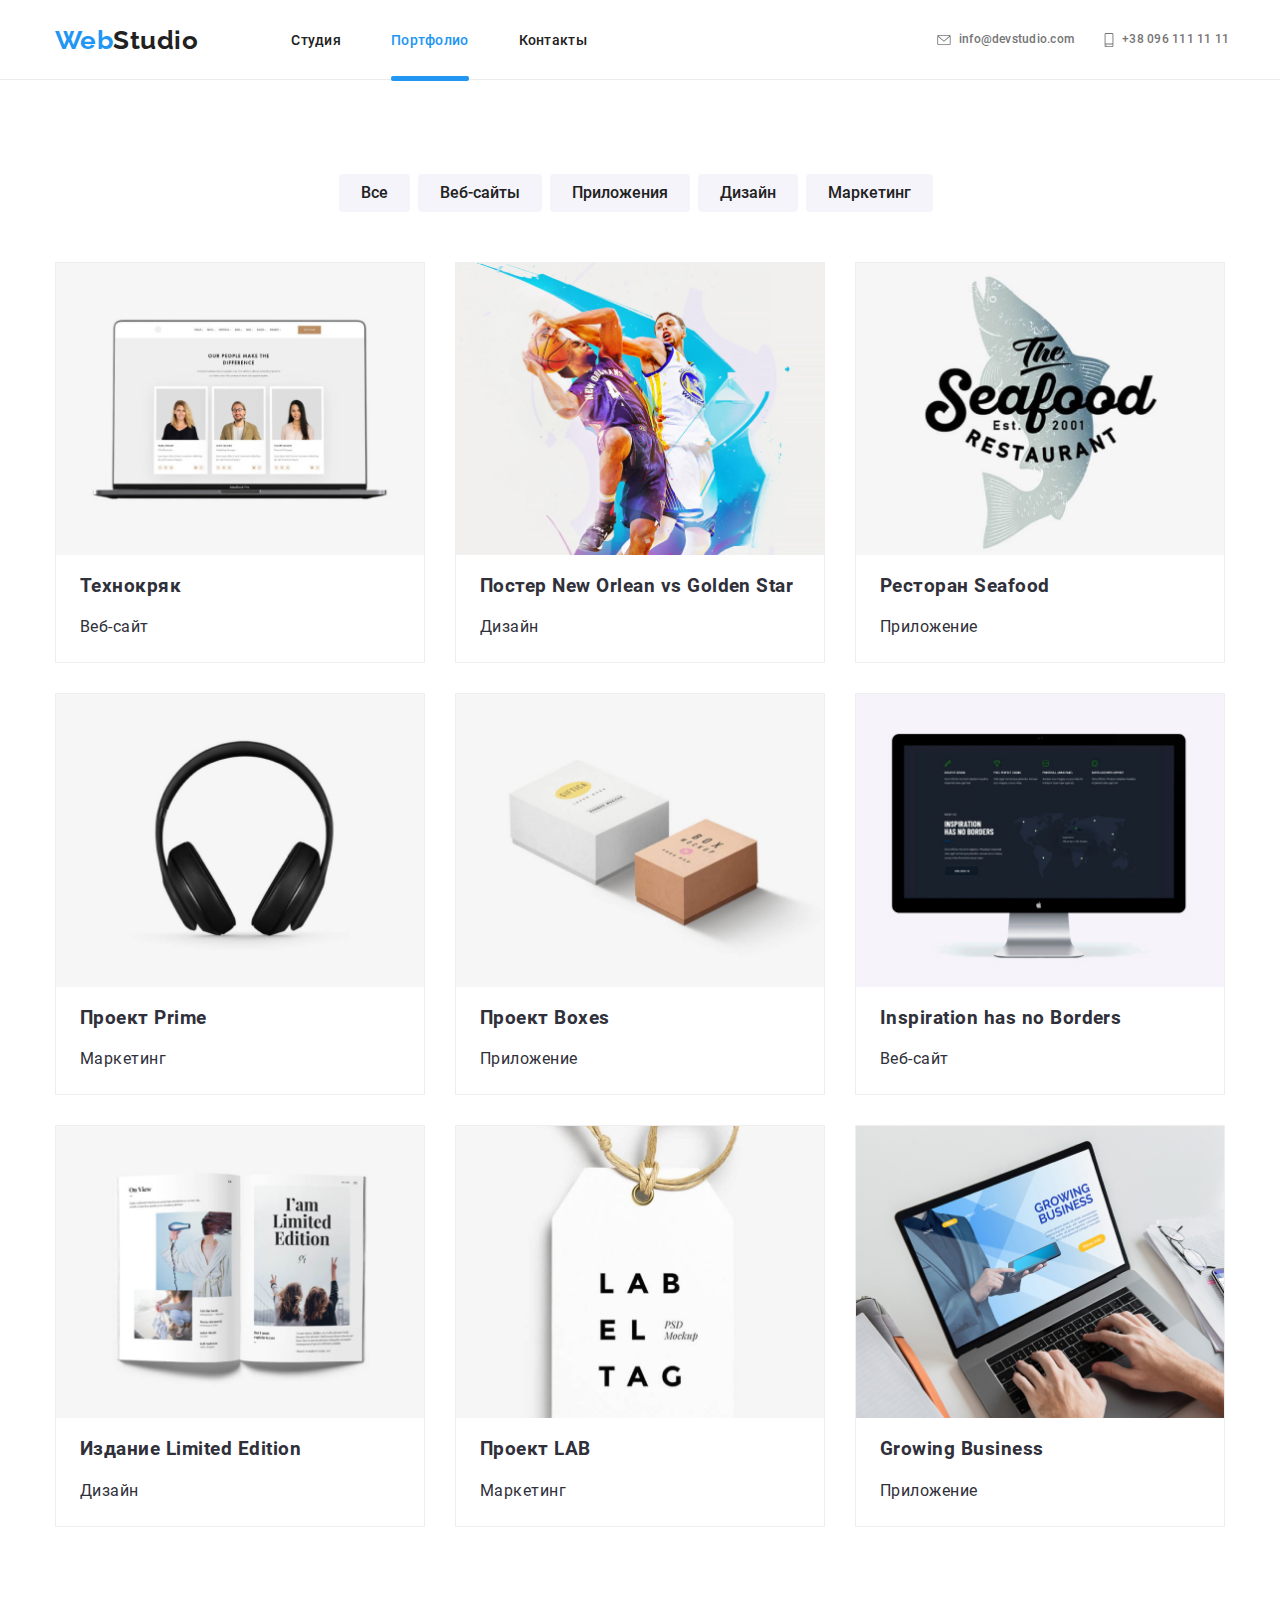
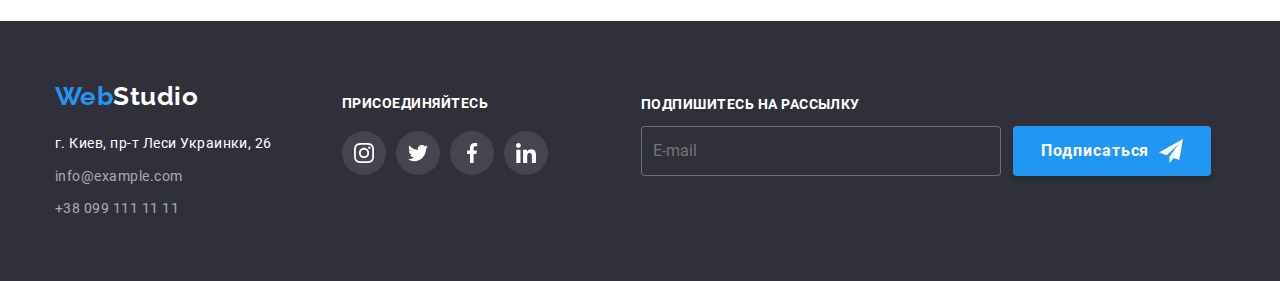
==== commit 18ac186d: "редактирование изображений" ====
--- a/portfolio.html
+++ b/portfolio.html
@@ -117,7 +117,15 @@
           <li class="items">
             <a class="cards-link" href="">
               <div class="portfolio-overlay">
-                <img src="./images/notebook.jpg" alt="Технокряк" width="370" />
+                <picture>
+                  <source srcset="./images/notebook.jpg 1x, ./images/notebook@2x.jpg 2x" media="(min-width: 1200px)" />
+                  <source srcset="./images/tablet/desktop-tab.jpg 1x, ./images/tablet/desktop-tab@2x.jpg 2x"
+                    media="(min-width: 768px)" />
+                  <source srcset="./images/mobile/desktop-mob.jpg 1x, ./images/mobile/desktop-mob@2x.jpg 2x"
+                    media="(max-width: 767px)" />
+                  <img src="./images/notebook.jpg" alt="Технокряк" width="370" />
+                </picture>
+                
                 <p class="hover-cards">
                 Технокряк это современная площадка распространения коронавируса.
                 Компании используют эту платформу для цифрового шпионажа и атак
@@ -134,7 +142,14 @@
           <li class="items">
             <a class="cards-link" href="">
               <div class="portfolio-overlay">
-                <img src="./images/basket.jpg" alt="Постер New Orlean vs Golden Star" />
+                <picture>
+                  <source srcset="./images/basket.jpg 1x, ./images/basket@2x.jpg 2x" media="(min-width: 1200px)" />
+                  <source srcset="./images/tablet/basket-tab.jpg 1x, ./images/tablet/basket-tab@2x.jpg 2x"
+                    media="(min-width: 768px)" />
+                  <source srcset="./images/mobile/basket-mob.jpg 1x, ./images/mobile/basket-mob@2x.jpg 2x"
+                    media="(max-width: 767px)" />
+                  <img src="./images/basket.jpg" alt="Постер New Orlean vs Golden Star" />
+                </picture>
                 <p class="hover-cards">
                   Технокряк это современная площадка распространения коронавируса.
                   Компании используют эту платформу для цифрового шпионажа и атак
@@ -150,7 +165,13 @@
           <li class="items">
             <a class="cards-link" href="">
               <div class="portfolio-overlay">
-                <img src="./images/seafood.jpg" alt="Ресторан Seafood" width="370" />
+                <picture>
+                  <source srcset="./images/seafood.jpg 1x, ./images/seafood@2x.jpg 2x" media="(min-width: 1200px)" />
+                  <source srcset="./images/tablet/seafood-tab.jpg 1x, ./images/tablet/seafood-tab@2x.jpg 2x" media="(min-width: 768px)" />
+                  <source srcset="./images/mobile/seafood-mob.jpg 1x, ./images/mobile/seafood-mob@2x.jpg 2x" media="(max-width: 767px)" />
+                  <img src="./images/seafood.jpg" alt="Ресторан Seafood" width="370" />
+                </picture>
+                
                 <p class="hover-cards">
                   Технокряк это современная площадка распространения коронавируса.
                   Компании используют эту платформу для цифрового шпионажа и атак
@@ -166,7 +187,15 @@
           <li class="items">
             <a class="cards-link" href="">
               <div class="portfolio-overlay">
-                <img src="./images/headphones.jpg" alt="Проект Prime" width="370" />
+                <picture>
+                  <source srcset="./images/headphones.jpg 1x, ./images/headphones@2x.jpg 2x" media="(min-width: 1200px)" />
+                  <source srcset="./images/tablet/headphones-tab.jpg 1x, ./images/tablet/headphones-tab@2x.jpg 2x"
+                    media="(min-width: 768px)" />
+                  <source srcset="./images/mobile/headphones-mob.jpg 1x, ./images/mobile/headphones-mob@2x.jpg 2x"
+                    media="(max-width: 767px)" />
+                  <img src="./images/headphones.jpg" alt="Проект Prime" width="370" />
+                </picture>
+                
                 <p class="hover-cards">
                   Технокряк это современная площадка распространения коронавируса.
                   Компании используют эту платформу для цифрового шпионажа и атак
@@ -182,7 +211,15 @@
           <li class="items">
             <a class="cards-link" href="">
               <div class="portfolio-overlay">
-                <img src="./images/boxes.jpg" alt="Проект Boxes" width="370" />
+                <picture>
+                  <source srcset="./images/boxes.jpg 1x, ./images/boxes@2x.jpg 2x" media="(min-width: 1200px)" />
+                  <source srcset="./images/tablet/boxes-tab.jpg 1x, ./images/tablet/boxes-tab@2x.jpg 2x"
+                    media="(min-width: 768px)" />
+                  <source srcset="./images/mobile/boxes-mob.jpg 1x, ./images/mobile/boxes-mob@2x.jpg 2x"
+                    media="(max-width: 767px)" />
+                  <img src="./images/boxes.jpg" alt="Проект Boxes" width="370" />
+                </picture>
+                
                 <p class="hover-cards">
                   Технокряк это современная площадка распространения коронавируса.
                   Компании используют эту платформу для цифрового шпионажа и атак
@@ -198,7 +235,12 @@
           <li class="items">
             <a class="cards-link" href="">
               <div class="portfolio-overlay">
-                <img src="./images/monoblock.jpg" alt="Inspiration has no Borders" width="370" />
+                <picture>
+                  <source srcset="./images/monoblock.jpg 1x, ./images/monoblock@2x.jpg 2x" media="(min-width: 1200px)" />
+                  <source srcset="./images/tablet/monoblock-tab.jpg 1x, ./images/tablet/monoblock-tab@2x.jpg 2x" media="(min-width: 768px)" />
+                  <source srcset="./images/mobile/monoblock-mob.jpg 1x, ./images/mobile/monoblock-mob@2x.jpg 2x" media="(max-width: 767px)" />
+                  <img src="./images/monoblock.jpg" alt="Inspiration has no Borders" width="370" />
+                </picture>                
                 <p class="hover-cards">
                   Технокряк это современная площадка распространения коронавируса.
                   Компании используют эту платформу для цифрового шпионажа и атак
@@ -214,7 +256,14 @@
           <li class="items">
             <a class="cards-link" href="">
               <div class="portfolio-overlay">
-                <img src="./images/openbook.jpg" alt="Издание Limited Edition" width="370" />
+                <picture>
+                  <source srcset="./images/openbook.jpg 1x, ./images/openbook@2x.jpg 2x" media="(min-width: 1200px)" />
+                  <source srcset="./images/tablet/open-book-tab.jpg 1x, ./images/tablet/open-book-tab@2x.jpg 2x"
+                    media="(min-width: 768px)" />
+                  <source srcset="./images/mobile/open-book-mob.jpg 1x, ./images/mobile/open-book-mob@2x.jpg 2x"
+                    media="(max-width: 767px)" />
+                  <img src="./images/openbook.jpg" alt="Издание Limited Edition" width="370" />
+                </picture>                
                 <p class="hover-cards">
                   Технокряк это современная площадка распространения коронавируса.
                   Компании используют эту платформу для цифрового шпионажа и атак
@@ -230,7 +279,14 @@
           <li class="items">
             <a class="cards-link" href="">
               <div class="portfolio-overlay">
-              <img src="./images/birka.jpg" alt="Проект LAB" width="370" />
+                <picture>
+                  <source srcset="./images/birka.jpg 1x, ./images/birka@2x.jpg 2x" media="(min-width: 1200px)" />
+                  <source srcset="./images/tablet/lab-tab.jpg 1x, ./images/tablet/lab-tab@2x.jpg 2x"
+                    media="(min-width: 768px)" />
+                  <source srcset="./images/mobile/lab-mob.jpg 1x, ./images/mobile/lab-mob@2x.jpg 2x"
+                    media="(max-width: 767px)" />
+                  <img src="./images/birka.jpg" alt="Проект LAB" width="370" />
+                </picture>              
                 <p class="hover-cards">
                   Технокряк это современная площадка распространения коронавируса.
                   Компании используют эту платформу для цифрового шпионажа и атак
@@ -246,7 +302,12 @@
           <li class="items">
             <a class="cards-link" href="">
               <div class="portfolio-overlay">
-                <img src="./images/working-notebook.jpg" alt="Growing Business" width="370" />
+                <picture>
+                  <source srcset="./images/working-notebook.jpg 1x, ./images/working-notebook@2x.jpg 2x" media="(min-width: 1200px)" />
+                  <source srcset="./images/tablet/working-note-tab.jpg 1x, ./images/tablet/working-note-tab@2x.jpg 2x" media="(min-width: 768px)" />
+                  <source srcset="./images/mobile/working-note-mob.jpg 1x, ./images/mobile/working-note-mob@2x.jpg 2x" media="(max-width: 767px)" />
+                  <img src="./images/working-notebook.jpg" alt="Growing Business" width="370" />
+                </picture>                
                 <p class="hover-cards">
                   Технокряк это современная площадка распространения коронавируса.
                   Компании используют эту платформу для цифрового шпионажа и атак
--- a/css/main.min.css
+++ b/css/main.min.css
@@ -1,2 +1,2 @@
-/*! modern-normalize v0.6.0 | MIT License | https://github.com/sindresorhus/modern-normalize */*,*::before,*::after{box-sizing:border-box}:root{-moz-tab-size:4;tab-size:4}html{line-height:1.15;-webkit-text-size-adjust:100%}body{margin:0}body{font-family:system-ui,-apple-system,"Segoe UI",Roboto,Helvetica,Arial,sans-serif,"Apple Color Emoji","Segoe UI Emoji"}hr{height:0}abbr[title]{text-decoration:underline dotted}b,strong{font-weight:bolder}code,kbd,samp,pre{font-family:SFMono-Regular, Consolas, "Liberation Mono", Menlo, monospace;font-size:1em}small{font-size:80%}sub,sup{font-size:75%;line-height:0;position:relative;vertical-align:baseline}sub{bottom:-0.25em}sup{top:-0.5em}button,input,optgroup,select,textarea{font-family:inherit;font-size:100%;line-height:1.15;margin:0}button,select{text-transform:none}button,[type="button"],[type="reset"],[type="submit"]{-webkit-appearance:button}button::-moz-focus-inner,[type="button"]::-moz-focus-inner,[type="reset"]::-moz-focus-inner,[type="submit"]::-moz-focus-inner{border-style:none;padding:0}button:-moz-focusring,[type="button"]:-moz-focusring,[type="reset"]:-moz-focusring,[type="submit"]:-moz-focusring{outline:1px dotted ButtonText}fieldset{padding:0.35em 0.75em 0.625em}legend{padding:0}progress{vertical-align:baseline}[type="number"]::-webkit-inner-spin-button,[type="number"]::-webkit-outer-spin-button{height:auto}[type="search"]{-webkit-appearance:textfield;outline-offset:-2px}[type="search"]::-webkit-search-decoration{-webkit-appearance:none}::-webkit-file-upload-button{-webkit-appearance:button;font:inherit}summary{display:list-item}@font-face{font-family:"Roboto";font-style:normal;font-weight:100;src:url(".././fonts/roboto/roboto-v20-latin_cyrillic-ext_cyrillic-100.eot");src:local(""),url(".././fonts/roboto/roboto-v20-latin_cyrillic-ext_cyrillic-100.eot?#iefix") format("embedded-opentype"),url(".././fonts/roboto/roboto-v20-latin_cyrillic-ext_cyrillic-100.woff2") format("woff2"),url(".././fonts/roboto/roboto-v20-latin_cyrillic-ext_cyrillic-100.woff") format("woff"),url(".././fonts/roboto/roboto-v20-latin_cyrillic-ext_cyrillic-100.ttf") format("truetype"),url(".././fonts/roboto/roboto-v20-latin_cyrillic-ext_cyrillic-100.svg#Roboto") format("svg")}@font-face{font-family:"Roboto";font-style:normal;font-weight:400;src:url(".././fonts/roboto/roboto-v20-latin_cyrillic-ext_cyrillic-regular.eot");src:local(""),url(".././fonts/roboto/roboto-v20-latin_cyrillic-ext_cyrillic-regular.eot?#iefix") format("embedded-opentype"),url(".././fonts/roboto/roboto-v20-latin_cyrillic-ext_cyrillic-regular.woff2") format("woff2"),url(".././fonts/roboto/roboto-v20-latin_cyrillic-ext_cyrillic-regular.woff") format("woff"),url(".././fonts/roboto/roboto-v20-latin_cyrillic-ext_cyrillic-regular.ttf") format("truetype"),url(".././fonts/roboto/roboto-v20-latin_cyrillic-ext_cyrillic-regular.svg#Roboto") format("svg")}@font-face{font-family:"Roboto";font-style:normal;font-weight:500;src:url(".././fonts/roboto/roboto-v20-latin_cyrillic-ext_cyrillic-500.eot");src:local(""),url(".././fonts/roboto/roboto-v20-latin_cyrillic-ext_cyrillic-500.eot?#iefix") format("embedded-opentype"),url(".././fonts/roboto/roboto-v20-latin_cyrillic-ext_cyrillic-500.woff2") format("woff2"),url(".././fonts/roboto/roboto-v20-latin_cyrillic-ext_cyrillic-500.woff") format("woff"),url(".././fonts/roboto/roboto-v20-latin_cyrillic-ext_cyrillic-500.ttf") format("truetype"),url(".././fonts/roboto/roboto-v20-latin_cyrillic-ext_cyrillic-500.svg#Roboto") format("svg")}@font-face{font-family:"Roboto";font-style:normal;font-weight:700;src:url(".././fonts/roboto/roboto-v20-latin_cyrillic-ext_cyrillic-700.eot");src:local(""),url(".././fonts/roboto/roboto-v20-latin_cyrillic-ext_cyrillic-700.eot?#iefix") format("embedded-opentype"),url(".././fonts/roboto/roboto-v20-latin_cyrillic-ext_cyrillic-700.woff2") format("woff2"),url(".././fonts/roboto/roboto-v20-latin_cyrillic-ext_cyrillic-700.woff") format("woff"),url(".././fonts/roboto/roboto-v20-latin_cyrillic-ext_cyrillic-700.ttf") format("truetype"),url(".././fonts/roboto/roboto-v20-latin_cyrillic-ext_cyrillic-700.svg#Roboto") format("svg")}@font-face{font-family:"Roboto";font-style:normal;font-weight:900;src:url(".././fonts/roboto/roboto-v20-latin_cyrillic-ext_cyrillic-900.eot");src:local(""),url(".././fonts/roboto/roboto-v20-latin_cyrillic-ext_cyrillic-900.eot?#iefix") format("embedded-opentype"),url(".././fonts/roboto/roboto-v20-latin_cyrillic-ext_cyrillic-900.woff2") format("woff2"),url(".././fonts/roboto/roboto-v20-latin_cyrillic-ext_cyrillic-900.woff") format("woff"),url(".././fonts/roboto/roboto-v20-latin_cyrillic-ext_cyrillic-900.ttf") format("truetype"),url(".././fonts/roboto/roboto-v20-latin_cyrillic-ext_cyrillic-900.svg#Roboto") format("svg")}@font-face{font-family:"Raleway";font-style:normal;font-weight:100;src:url(".././fonts/raleway/raleway-v18-latin_cyrillic-ext_cyrillic-100.eot");src:local(""),url(".././fonts/raleway/raleway-v18-latin_cyrillic-ext_cyrillic-100.eot?#iefix") format("embedded-opentype"),url(".././fonts/raleway/raleway-v18-latin_cyrillic-ext_cyrillic-100.woff2") format("woff2"),url(".././fonts/raleway/raleway-v18-latin_cyrillic-ext_cyrillic-100.woff") format("woff"),url(".././fonts/raleway/raleway-v18-latin_cyrillic-ext_cyrillic-100.ttf") format("truetype"),url(".././fonts/raleway/raleway-v18-latin_cyrillic-ext_cyrillic-100.svg#Raleway") format("svg")}@font-face{font-family:"Raleway";font-style:normal;font-weight:400;src:url(".././fonts/raleway/raleway-v18-latin_cyrillic-ext_cyrillic-regular.eot");src:local(""),url(".././fonts/raleway/raleway-v18-latin_cyrillic-ext_cyrillic-regular.eot?#iefix") format("embedded-opentype"),url(".././fonts/raleway/raleway-v18-latin_cyrillic-ext_cyrillic-regular.woff2") format("woff2"),url(".././fonts/raleway/raleway-v18-latin_cyrillic-ext_cyrillic-regular.woff") format("woff"),url(".././fonts/raleway/raleway-v18-latin_cyrillic-ext_cyrillic-regular.ttf") format("truetype"),url(".././fonts/raleway/raleway-v18-latin_cyrillic-ext_cyrillic-regular.svg#Raleway") format("svg")}@font-face{font-family:"Raleway";font-style:normal;font-weight:500;src:url(".././fonts/raleway/raleway-v18-latin_cyrillic-ext_cyrillic-500.eot");src:local(""),url(".././fonts/raleway/raleway-v18-latin_cyrillic-ext_cyrillic-500.eot?#iefix") format("embedded-opentype"),url(".././fonts/raleway/raleway-v18-latin_cyrillic-ext_cyrillic-500.woff2") format("woff2"),url(".././fonts/raleway/raleway-v18-latin_cyrillic-ext_cyrillic-500.woff") format("woff"),url(".././fonts/raleway/raleway-v18-latin_cyrillic-ext_cyrillic-500.ttf") format("truetype"),url(".././fonts/raleway/raleway-v18-latin_cyrillic-ext_cyrillic-500.svg#Raleway") format("svg")}@font-face{font-family:"Raleway";font-style:normal;font-weight:700;src:url(".././fonts/raleway/raleway-v18-latin_cyrillic-ext_cyrillic-700.eot");src:local(""),url(".././fonts/raleway/raleway-v18-latin_cyrillic-ext_cyrillic-700.eot?#iefix") format("embedded-opentype"),url(".././fonts/raleway/raleway-v18-latin_cyrillic-ext_cyrillic-700.woff2") format("woff2"),url(".././fonts/raleway/raleway-v18-latin_cyrillic-ext_cyrillic-700.woff") format("woff"),url(".././fonts/raleway/raleway-v18-latin_cyrillic-ext_cyrillic-700.ttf") format("truetype"),url(".././fonts/raleway/raleway-v18-latin_cyrillic-ext_cyrillic-700.svg#Raleway") format("svg")}.work-examples,.clients-list,.flex-list{display:flex;padding:0;margin:0}.footer-common .social-link,.social-link{display:inline-flex;align-items:center;height:44px;width:44px;border-radius:50%}.subscribe,.order-link,.submit{display:inline-flex;align-items:center;font-weight:700;font-style:normal;font-size:16px;line-height:1.87;letter-spacing:0.06em;color:#fff;cursor:pointer;border:transparent;background-color:#2196f3;box-shadow:0px 4px 4px rgba(0,0,0,0.15);border-radius:4px;transition:box-shadow 250ms cubic-bezier(0.4, 0, 0.2, 1),background-color 250ms cubic-bezier(0.4, 0, 0.2, 1),color 250ms cubic-bezier(0.4, 0, 0.2, 1)}html{box-sizing:border-box}body{font-family:Roboto, sans-serif;font-style:normal;font-weight:400;line-height:1.2;letter-spacing:0.03em;color:#212121}h1,h2,h3,h4{margin:0px}ul{list-style-type:none;margin:0;padding:0}ul img{display:block;width:100%;height:auto}.container{margin-left:auto;margin-right:auto;padding-left:15px;padding-right:15px}@media screen and (min-width: 480px){.container{width:480px}}@media screen and (min-width: 768px){.container{width:768px}}@media screen and (min-width: 1200px){.container{width:1200px}}.visually-hidden{position:absolute !important;clip:rect(1px 1px 1px 1px);clip:rect(1px, 1px, 1px, 1px);padding:0 !important;border:0 !important;height:1px !important;width:1px !important;overflow:hidden}.tertiary-title{font-weight:700;font-size:14px;line-height:1.5;text-transform:uppercase}.secondary-title{font-weight:700;font-size:36px;line-height:1.17;margin-top:0px;margin-bottom:50px;text-align:center}.cards-items{color:var(--secondary-text-color)}.logo{color:#2196f3;font-family:Raleway, sans-serif;font-weight:700;font-size:24px}@media screen and (min-width: 1200px){.logo{font-size:26px}}.logo-end{color:#212121;font-family:Raleway, sans-serif;font-weight:700;font-size:24px}@media screen and (min-width: 1200px){.logo-end{font-size:26px}}.logo-end-footer{color:#fff;font-family:Raleway, sans-serif;font-weight:700;font-size:24px}@media screen and (min-width: 1200px){.logo-end-footer{font-size:26px}}.logo-link{display:inline-block;text-decoration:none}@media screen and (min-width: 768px) and (max-width: 1199px){.logo-link{margin-right:88px;margin-left:auto}footer .logo-link{margin-right:0}}header{border-bottom:1px solid #ececec;height:60px;padding:10px 0}@media screen and (min-width: 768px){header{height:80px;padding:0}}header>.container{display:flex;align-items:center}.menu-button{display:inline-block;margin-left:auto;padding:12px 8px;background-color:#fff;border:none;outline:none}.menu-button:hover .menu-icon,.menu-button:focus .menu-icon{fill:#2196f3}@media screen and (min-width: 768px){.menu-button{display:none}}.menu-button .icon-close{opacity:0}.menu-button.is-open .icon-close{opacity:1}.menu-button.is-open .icon-menu{opacity:0}@media screen and (max-width: 767px){.top{display:none}}@media screen and (min-width: 768px){.top{display:flex;align-items:center;margin-right:auto}}@media screen and (min-width: 768px) and (max-width: 1199px){.header-contacts{margin-left:84px}}@media screen and (min-width: 1200px){.header-contacts{display:flex;align-items:center;margin-left:305px;font-weight:500;font-size:12px;line-height:1.15;letter-spacing:0.02em}}.navigation{position:relative;display:inline-block;color:#212121;text-decoration:none;padding:32px 0px;font-weight:500;font-size:14px;letter-spacing:0.02em;transition:fill 250ms cubic-bezier(0.4, 0, 0.2, 1),color 250ms cubic-bezier(0.4, 0, 0.2, 1)}.navigation.current{color:#2196f3}.navigation.contacts{display:inline-flex;height:auto;width:100%;color:#757575;font-size:12px;line-height:1.16;align-items:center;align-self:center;padding:0}@media screen and (min-width: 768px) and (max-width: 1199px){.navigation.contacts{flex-wrap:wrap}}@media screen and (min-width: 1200px){.navigation.contacts{display:flex;margin-left:30px;align-items:center;flex-wrap:nowrap}}.navigation:hover,.navigation:focus{color:#2196f3}.nav-links>.header-list{margin-left:50px;align-items:stretch}.nav-links>.header-list:hover,.nav-links>.header-list:focus{color:#2196f3}.nav-links{display:flex;align-items:center;padding:0}.nav-links>.header-list:first-child{margin-left:0px}@media screen and (min-width: 1200px){.nav-links>.header-list:first-child{margin-left:93px}}.nav-links .navigation::after{content:"";position:absolute;left:0;bottom:0;display:block;width:100%;height:5px;border-radius:2px;background-color:#2196f3;opacity:0;transform:scaleX(0);transition:transform 250ms cubic-bezier(0.4, 0, 0.2, 1),opacity 250ms cubic-bezier(0.4, 0, 0.2, 1)}.nav-links .navigation:hover::after{opacity:1;transform:scaleX(1)}.nav-links .navigation.current::before{content:"";position:absolute;left:0;bottom:0;display:block;width:100%;height:5px;border-radius:2px;background-color:#2196f3;opacity:1}.contacts-icon{display:inline-flex;margin-right:8px;fill:currentColor}.mobile-menu{text-align:center;position:absolute;left:0;right:0;background:#ffffff;box-shadow:0px 4px 8px rgba(0,0,0,0.04),0px 2px 4px rgba(0,0,0,0.08),0px 1px 3px rgba(0,0,0,0.16);padding:60px;opacity:0;visibility:hidden;z-index:99}.mobile-menu .navigation{font-size:18px;line-height:1.166;padding:8px 0}.mobile-menu .mobile-nav>.navigation::after{content:"";position:absolute;left:0;bottom:0;display:block;width:100%;height:4px;border-radius:2px;background-color:#2196f3;opacity:0;transform:scaleX(0);transition:transform 250ms cubic-bezier(0.4, 0, 0.2, 1),opacity 250ms cubic-bezier(0.4, 0, 0.2, 1)}.mobile-menu .mobile-nav>.navigation:hover::after{opacity:1;transform:scaleX(1)}.mobile-menu .mobile-nav>.navigation.current::before{content:"";position:absolute;left:0;bottom:0;display:block;width:100%;height:4px;border-radius:2px;background-color:#2196f3;opacity:1}.mobile-nav:not(:nth-child(3n)){margin-bottom:40px}.mobile-menu-list .mobile-nav-phone{margin-top:60px;margin-bottom:16px}.mobile-menu-list .mobile-nav-phone .navigation{padding:0}.mobile-menu-list .mobile-nav-mail .navigation{padding:0}@media screen and (max-width: 767px){.mobile-menu.is-open{opacity:1;visibility:visible}}.footer-bg{background:#2f303a;padding-top:60px;padding-bottom:60px}.footer-adress{color:#fff;font-style:normal;font-size:14px;line-height:1.7;padding-top:20px}.footer-adress-text{margin-left:auto;margin-right:auto;padding-left:15px;padding-right:15px}@media screen and (max-width: 767px){.footer-adress-text{max-width:480px;text-align:center}}@media screen and (min-width: 768px) and (max-width: 1199px){.footer-adress-text{min-width:768px;display:flex;flex-wrap:wrap;text-align:center;align-items:flex-start;justify-content:center}.footer-adress-text>div:first-child{margin-right:165px;margin-bottom:60px;justify-content:center}}@media screen and (min-width: 1200px){.footer-adress-text{display:flex;width:1200px;margin-left:auto;margin-right:auto;margin-bottom:0px;padding-left:15px;padding-right:15px}.footer-adress-text>div:first-child{margin-right:70px}}.footer-link{display:inline-block;color:rgba(255,255,255,0.6);font-style:normal;text-decoration:none;font-size:14px;line-height:1.7;margin-top:9px}.common{color:#fff;font-weight:bold;font-size:14px;line-height:1.14;text-transform:uppercase;margin-bottom:20px}.footer-common{padding:60px 0}@media screen and (min-width: 768px){.footer-common{padding:0}}.footer-common .social-link{justify-content:space-around;background-color:rgba(255,255,255,0.1);fill:#fff}@media screen and (min-width: 768px) and (max-width: 1199px){.footer-form{width:450px}}@media screen and (min-width: 1200px){.footer-form{margin-left:93px;display:flex;align-items:center}}input:-webkit-autofill,input:-webkit-autofill:hover,input:-webkit-autofill:focus{-webkit-text-fill-color:rgba(255,255,255,0.3);box-shadow:0 0 0px 1000px #2f303a inset}.subscription{position:relative;margin-right:12px}.subscription>input{width:100%;height:50px;padding:11px;border:1px solid rgba(255,255,255,0.3);box-sizing:border-box;background-color:#2f303a;border-radius:4px;font-style:normal;font-weight:normal;font-size:16px;line-height:1.25;display:flex;align-items:center;margin:20px 0;color:rgba(255,255,255,0.6)}@media screen and (min-width: 1200px){.subscription>input{width:360px;margin:0}}.sub-text{font-weight:bold;font-size:14px;line-height:1.15;text-transform:uppercase;margin-bottom:20px;color:#ffffff}@media screen and (min-width: 1200px){.sub-text{position:absolute;top:-36px;margin-bottom:0px}}.sub-icon{fill:#fff;margin-left:10px;transition:fill 250ms cubic-bezier(0.4, 0, 0.2, 1)}.subscribe{padding:10px 28px}.subscribe:hover{background-color:#fff;color:#2196f3}.subscribe:hover .sub-icon{fill:#2196f3}.social-links-flex{display:flex;justify-content:center;padding:0px;margin-top:16px}.social-links-flex>li{margin-right:10px}.social-links-flex>li:last-child{margin-right:0}.social-link{justify-content:space-around;fill:#afb1b8;transition:background-color 250ms cubic-bezier(0.4, 0, 0.2, 1),fill 250ms cubic-bezier(0.4, 0, 0.2, 1)}.social-link:hover,.social-link:focus{background-color:#2196f3;border-radius:50%;fill:#fff}.social-link-icon{width:20px;height:20px}.hero{width:100%;height:auto;text-align:center;background-color:#2f303a;background-image:linear-gradient(to right, rgba(47,48,58,0.4), rgba(47,48,58,0.4)),url(../images/hero-bg.jpg);background-repeat:no-repeat;background-size:cover;background-position:center;margin-left:auto;margin-right:auto;padding:100px 0}@media screen and (min-width: 480px) and (max-width: 767px){.hero{max-width:100%;height:400px;padding-top:118px;padding-bottom:118px}}@media screen and (min-width: 768px) and (max-width: 1199px){.hero{max-width:768px;height:400px;padding-top:118px;padding-bottom:118px}}@media screen and (min-width: 1200){.hero{max-width:1600px;height:600px;padding-top:200px;padding-bottom:200px}}.hero-title{color:#fff;font-weight:900;text-transform:uppercase;letter-spacing:0.06em;margin-top:0px;margin-left:auto;margin-right:auto}@media screen and (min-width: 480px){.hero-title{font-size:26px;line-height:1.62;max-width:360px;margin-bottom:30px}}@media screen and (min-width: 768px){.hero-title{font-size:26px;line-height:1.62;max-width:360px;margin-bottom:30px}}@media screen and (min-width: 1200px){.hero-title{font-size:44px;line-height:1.36;max-width:696px;margin-bottom:40px}}.order-link{padding:10px 32px}.order-link:focus,.order-link:hover{background-color:#fff;color:#2196f3}.backdrop{position:fixed;top:0;left:0;width:100%;height:100%;background-color:rgba(0,0,0,0.2);z-index:99;opacity:1;transition:opacity 250ms cubic-bezier(0.4, 0, 0.2, 1)}.backdrop.is-hidden{opacity:0;pointer-events:none;z-index:99}.backdrop.is-hidden .modal{transform:translate(-50%, -50%) scale(1.1)}.modal{position:absolute;top:50%;left:50%;max-height:609px;max-width:450px;padding:0;background-color:#fff;box-shadow:0px 1px 3px rgba(0,0,0,0.12),0px 1px 1px rgba(0,0,0,0.14),0px 2px 1px rgba(0,0,0,0.2);border-radius:4px;z-index:99;transform:translate(-50%, -50%) scale(1);transition:transform 250ms cubic-bezier(0.4, 0, 0.2, 1)}@media screen and (min-width: 1200px){.modal{max-height:581px;max-width:528px}}.modal-close{position:absolute;display:inline-flex;justify-content:center;align-items:center;background-color:#fff;min-width:30px;min-height:30px;top:8px;right:8px;border:1px solid rgba(0,0,0,0.1);border-radius:50%;cursor:pointer}.close-icone{fill:#000;transition:fill 250ms cubic-bezier(0.4, 0, 0.2, 1)}.modal-close:hover .close-icone,.modal-close:focus .close-icone{fill:#2196f3}.form{padding:40px;text-align:center}.form>ul{padding:0}.form-list{position:relative;display:flex;flex-direction:column;margin-bottom:28px}.form-list>label{position:absolute;left:0;top:-18px;display:inline-flex;font-size:12px;line-height:1.15;letter-spacing:0.01em;color:#757575}.form-list>input{padding:12px 12px 12px 42px;font-weight:normal;font-size:12px;line-height:1.15;letter-spacing:0.01em;border:1px solid rgba(33,33,33,0.2);box-sizing:border-box;border-radius:4px;transition:border 250ms cubic-bezier(0.4, 0, 0.2, 1)}@media screen and (max-width: 1199px){.form-list>input{width:370px}}.form-list>input:hover,.form-list>input:focus{outline:none;border:1px solid #2196f3}.form-list>.comment:hover,.form-list>.comment:focus{outline:none;border:1px solid #2196f3}.input-icon{position:absolute;top:50%;left:12px;fill:#212121;transform:translateY(-50%);transition:fill 250ms cubic-bezier(0.4, 0, 0.2, 1)}.form-list>input:hover+.input-icon,.form-list>input:focus+.input-icon{fill:#2196f3}.offer{display:inline-flex;align-items:center;text-align:center;font-size:12px;line-height:1.166;color:#757575}@media screen and (min-width: 1200px){.offer{font-size:14px;line-height:1.71}}.check{position:absolute;width:1px;height:1px;margin:-1px;border:0;padding:0;clip:rect(0 0 0 0);overflow:hidden}.check-icon{display:inline-block;width:16px;height:16px;margin-right:8.38px;border:2.5px solid #212121;border-radius:2px;cursor:pointer;transition:transform 250ms linear}.check:checked+.check-icon{transform:scale(1.2);border-color:transparent;background-color:#2196f3;background-image:url("../images/icon-check.svg");background-size:contain;background-origin:border-box}.offer-link{color:#2196f3}.comment{resize:none;padding:12px 16px;border:1px solid rgba(33,33,33,0.2);box-sizing:border-box;border-radius:4px;font-size:14px;line-height:1.15;letter-spacing:0.01em;transition:border 250ms cubic-bezier(0.4, 0, 0.2, 1)}.comment:placeholder-shown{color:rgba(117,117,117,0.5)}.appeal{display:inline-block;margin-bottom:30px;font-weight:bold;font-size:20px;line-height:1.15;text-align:center;color:#212121}.submit{padding:10px 55px;margin-left:auto;margin-top:30px}.submit:focus,.submit:hover{background-color:#f5f4fa;color:#2196f3}.advantages{padding-top:60px;padding-bottom:60px}@media screen and (min-width: 1200px){.advantages{padding-top:94px;padding-bottom:0}}.advantage-list div{text-align:center}.advantage-list p{margin-top:10px;margin-bottom:0px}.advantage-list h3{display:block;text-align:center}.advantage-list .cards-items{font-size:14px;line-height:1.71}.advantage-list>li:not(:last-child){margin-bottom:30px}@media screen and (min-width: 768px){.advantage-list{display:flex;padding:0;margin:0;flex-wrap:wrap}.advantage-list li:not(:nth-last-child(-n+2)){margin-bottom:30px}.advantage-list>li:nth-child(2n){margin-left:30px}.advantage-list>li{width:calc((100% - 30px) / 2)}}@media screen and (min-width: 1200px){.advantage-list>li{width:calc((100% - 90px) / 4);margin-left:30px}.advantage-list>li:first-child{margin-left:0px}}.advant-icon{width:70px;height:70px}.advantages-icons-bg{width:100%;height:120px;background-color:#f5f4fa;border-radius:4px;margin-bottom:30px;padding:25px 100px}@media screen and (min-width: 480px){.advantages-icons-bg{padding:25px 190px}}@media screen and (min-width: 768px){.advantages-icons-bg{padding:25px 142px}}@media screen and (min-width: 1200px){.advantages-icons-bg{padding:25px 100px}}.work-examles-sct{display:none;padding-top:94px;padding-bottom:94px}@media screen and (min-width: 1200px){.work-examles-sct{display:block}}.work-examples>li{width:calc((100% - 60px) / 3);margin-left:30px;background:#ffffff;border:1px solid #eeeeee}.work-examples>li:first-child{margin-left:0px}.work-examples-overlay{position:relative}.work-examples-descriptions{position:absolute;display:inline-flex;bottom:0;width:100%;height:70px;margin:0;font-weight:bold;font-size:14px;line-height:1.14;justify-content:center;align-items:center;text-transform:uppercase;color:#fff;background-color:rgba(47,48,58,0.8)}.our-team{background-color:#f5f4fa;padding-top:60px;padding-bottom:60px}@media screen and (min-width: 1200px){.our-team{padding-top:94px;padding-bottom:94px}}.our-team .cards-items{font-size:16px}.teams-title{font-weight:500;font-size:16px;line-height:1.18x}.team-list>li{margin-top:30px;text-align:center;background-color:#fff;box-shadow:0px 1px 3px rgba(0,0,0,0.12),0px 1px 1px rgba(0,0,0,0.14),0px 2px 1px rgba(0,0,0,0.2);border-radius:0px 0px 4px 4px}@media screen and (min-width: 768px) and (max-width: 1199px){.team-list{display:flex;padding:0;margin:0;flex-wrap:wrap}.team-list li:not(:nth-last-child(-n+2)){margin-bottom:30px}.team-list>li:nth-child(2n){margin-left:30px}.team-list>li{width:calc((100% - 30px) / 2)}}@media screen and (min-width: 1200px){.team-list{display:flex;padding:0;margin:0;flex-wrap:nowrap}.team-list>li{width:calc((100% - 60px) / 3);text-align:center;background-color:#fff;box-shadow:0px 1px 3px rgba(0,0,0,0.12),0px 1px 1px rgba(0,0,0,0.14),0px 2px 1px rgba(0,0,0,0.2);border-radius:0px 0px 4px 4px}.team-list>li:not(:first-child){margin-left:30px}}.team-descrition{padding-top:30px;padding-bottom:30px}.team-descrition p{margin-top:10px;margin-bottom:0px}.clients{padding-top:60px;padding-bottom:60px}@media screen and (min-width: 1200px){.clients{padding-top:94px;padding-bottom:94px}}@media screen and (max-width: 767px){.clients-list{flex-wrap:wrap}.clients-list .items{width:calc((100% - 30px) / 2)}.clients-list .items:not(:nth-last-child(-n+2)){margin-bottom:30px}.clients-list>.items:nth-child(2n){margin-left:30px}}@media screen and (min-width: 768px) and (max-width: 1199px){.clients-list{flex-wrap:wrap}.clients-list>.items{width:calc((100% - 2 * 30px) / 3);margin-bottom:30px;margin-right:30px}.clients-list>.items:nth-child(2n){margin-left:0}.clients-list .items:nth-last-child(-n+3){margin-bottom:0}.clients-list>.items:nth-child(3n){margin-right:0}}@media screen and (min-width: 1200px){.clients-list{flex-wrap:nowrap}.clients-list>.items{width:calc((100% - 150px) / 6);margin-right:30px}.clients-list>.items:last-child{margin-right:0px}}.clients-links{display:inline-flex;width:100%;height:90px;border:1px solid #afb1b8;box-sizing:border-box;border-radius:4px;align-items:center;justify-content:space-around;fill:#afb1b8;transition:fill 250ms cubic-bezier(0.4, 0, 0.2, 1),border 250ms cubic-bezier(0.4, 0, 0.2, 1)}.clients-links:hover,.clients-links:focus{border:1px solid #2196f3;border-radius:4px;fill:#2196f3}.flex-list{margin-bottom:30px}@media screen and (max-width: 767px){.flex-list{margin-bottom:40px}}@media screen and (min-width: 1200px){.flex-list{margin-bottom:50px}}.flex-list>li{margin-right:8px}@media screen and (max-width: 767px){.flex-list>li:not(:nth-last-child(-n+2)){margin-bottom:8px}}.button{background-color:#f5f4fa;color:#212121;font-family:inherit;font-weight:500;font-size:16px;line-height:1.6;text-align:center;padding-top:6px;padding-bottom:6px;padding-right:22px;padding-left:22px;border-radius:4px;border:none;cursor:pointer;transition:background-color 250ms cubic-bezier(0.4, 0, 0.2, 1),color 250ms cubic-bezier(0.4, 0, 0.2, 1)}.button:hover,.button:focus,.button:active,.button:visited{background-color:#2196f3;color:#fff;box-shadow:0px 3px 1px rgba(0,0,0,0.1),0px 1px 2px rgba(0,0,0,0.08),0px 2px 2px rgba(0,0,0,0.12);transition:box-shadow 250ms cubic-bezier(0.4, 0, 0.2, 1),background-color 250ms cubic-bezier(0.4, 0, 0.2, 1),color 250ms cubic-bezier(0.4, 0, 0.2, 1)}.cards-link{display:inline-block;text-decoration:none;color:#2f303a}.portfolio .cards-items{font-size:16px;line-height:1.8}.portfolio-overlay{position:relative;overflow:hidden}.portfolio-overlay::before{display:inline-block;position:absolute;content:"";top:0;left:0;width:100%;height:100%;background-color:rgba(33,150,243,0.9);opacity:0;transform:translatey(100%);transition:transform 250ms cubic-bezier(0.4, 0, 0.2, 1),opacity 250ms cubic-bezier(0.4, 0, 0.2, 1)}.hover-cards{position:absolute;display:inline-flex;align-items:center;justify-content:center;width:100%;height:100%;margin:0;padding:0 24px;top:0;left:0;transform:translateY(100%);line-height:1.56;color:#fff;opacity:0;transition:transform 250ms cubic-bezier(0.4, 0, 0.2, 1),opacity 250ms cubic-bezier(0.4, 0, 0.2, 1)}.portfolio>.items:hover{border:1px solid #eeeeee;box-sizing:border-box;box-shadow:0px 1px 1px rgba(0,0,0,0.12),0px 4px 4px rgba(0,0,0,0.06),1px 4px 6px rgba(0,0,0,0.16)}.portfolio>.items:hover .hover-cards,.portfolio>.items:hover .portfolio-overlay::before{transform:translatey(0%);opacity:1;transition:background-color 250ms cubic-bezier(0.4, 0, 0.2, 1),opacity 250ms cubic-bezier(0.4, 0, 0.2, 1),transform 250ms cubic-bezier(0.4, 0, 0.2, 1)}.portfolio-screen{padding-top:60px;padding-bottom:60px}@media screen and (min-width: 1200px){.portfolio-screen{padding-top:94px;padding-bottom:94px}}.portfolio-screen .flex-list{flex-wrap:wrap;justify-content:flex-start}@media screen and (min-width: 768px){.portfolio-screen .flex-list{flex-wrap:nowrap;justify-content:center}}@media screen and (min-width: 768px){.portfolio{display:flex;padding:0;margin:0;flex-wrap:wrap}}.portfolio>.items{margin-bottom:30px;background:#fff;border:1px solid #eeeeee;transition:box-shadow 250ms cubic-bezier(0.4, 0, 0.2, 1)}.portfolio>.items:last-child{margin-bottom:0}@media screen and (max-width: 767px){.portfolio>.items{width:100%}}@media screen and (min-width: 768px) and (max-width: 1199px){.portfolio>.items{width:calc((100% - 30px) / 2);margin-right:30px}.portfolio>.items:nth-child(2n){margin-right:0px}.portfolio>.items:nth-last-child(-n+2){margin-bottom:0px}}@media screen and (min-width: 1200px){.portfolio>.items{width:calc((100% - 60px) / 3);margin-right:30px}.portfolio>.items:nth-child(3n){margin-right:0px}.portfolio>.items:nth-last-child(-n+3){margin-bottom:0px}.portfolio>.items:nth-last-child(-n+3){margin-bottom:0px}}.portfolio p{margin-bottom:0px}p+h3{margin-bottom:0px}.items-description{padding:20px 24px 20px 24px}
+/*! modern-normalize v0.6.0 | MIT License | https://github.com/sindresorhus/modern-normalize */*,*::before,*::after{box-sizing:border-box}:root{-moz-tab-size:4;tab-size:4}html{line-height:1.15;-webkit-text-size-adjust:100%}body{margin:0}body{font-family:system-ui,-apple-system,"Segoe UI",Roboto,Helvetica,Arial,sans-serif,"Apple Color Emoji","Segoe UI Emoji"}hr{height:0}abbr[title]{text-decoration:underline dotted}b,strong{font-weight:bolder}code,kbd,samp,pre{font-family:SFMono-Regular, Consolas, "Liberation Mono", Menlo, monospace;font-size:1em}small{font-size:80%}sub,sup{font-size:75%;line-height:0;position:relative;vertical-align:baseline}sub{bottom:-0.25em}sup{top:-0.5em}button,input,optgroup,select,textarea{font-family:inherit;font-size:100%;line-height:1.15;margin:0}button,select{text-transform:none}button,[type="button"],[type="reset"],[type="submit"]{-webkit-appearance:button}button::-moz-focus-inner,[type="button"]::-moz-focus-inner,[type="reset"]::-moz-focus-inner,[type="submit"]::-moz-focus-inner{border-style:none;padding:0}button:-moz-focusring,[type="button"]:-moz-focusring,[type="reset"]:-moz-focusring,[type="submit"]:-moz-focusring{outline:1px dotted ButtonText}fieldset{padding:0.35em 0.75em 0.625em}legend{padding:0}progress{vertical-align:baseline}[type="number"]::-webkit-inner-spin-button,[type="number"]::-webkit-outer-spin-button{height:auto}[type="search"]{-webkit-appearance:textfield;outline-offset:-2px}[type="search"]::-webkit-search-decoration{-webkit-appearance:none}::-webkit-file-upload-button{-webkit-appearance:button;font:inherit}summary{display:list-item}@font-face{font-family:"Roboto";font-style:normal;font-weight:100;src:url(".././fonts/roboto/roboto-v20-latin_cyrillic-ext_cyrillic-100.eot");src:local(""),url(".././fonts/roboto/roboto-v20-latin_cyrillic-ext_cyrillic-100.eot?#iefix") format("embedded-opentype"),url(".././fonts/roboto/roboto-v20-latin_cyrillic-ext_cyrillic-100.woff2") format("woff2"),url(".././fonts/roboto/roboto-v20-latin_cyrillic-ext_cyrillic-100.woff") format("woff"),url(".././fonts/roboto/roboto-v20-latin_cyrillic-ext_cyrillic-100.ttf") format("truetype"),url(".././fonts/roboto/roboto-v20-latin_cyrillic-ext_cyrillic-100.svg#Roboto") format("svg")}@font-face{font-family:"Roboto";font-style:normal;font-weight:400;src:url(".././fonts/roboto/roboto-v20-latin_cyrillic-ext_cyrillic-regular.eot");src:local(""),url(".././fonts/roboto/roboto-v20-latin_cyrillic-ext_cyrillic-regular.eot?#iefix") format("embedded-opentype"),url(".././fonts/roboto/roboto-v20-latin_cyrillic-ext_cyrillic-regular.woff2") format("woff2"),url(".././fonts/roboto/roboto-v20-latin_cyrillic-ext_cyrillic-regular.woff") format("woff"),url(".././fonts/roboto/roboto-v20-latin_cyrillic-ext_cyrillic-regular.ttf") format("truetype"),url(".././fonts/roboto/roboto-v20-latin_cyrillic-ext_cyrillic-regular.svg#Roboto") format("svg")}@font-face{font-family:"Roboto";font-style:normal;font-weight:500;src:url(".././fonts/roboto/roboto-v20-latin_cyrillic-ext_cyrillic-500.eot");src:local(""),url(".././fonts/roboto/roboto-v20-latin_cyrillic-ext_cyrillic-500.eot?#iefix") format("embedded-opentype"),url(".././fonts/roboto/roboto-v20-latin_cyrillic-ext_cyrillic-500.woff2") format("woff2"),url(".././fonts/roboto/roboto-v20-latin_cyrillic-ext_cyrillic-500.woff") format("woff"),url(".././fonts/roboto/roboto-v20-latin_cyrillic-ext_cyrillic-500.ttf") format("truetype"),url(".././fonts/roboto/roboto-v20-latin_cyrillic-ext_cyrillic-500.svg#Roboto") format("svg")}@font-face{font-family:"Roboto";font-style:normal;font-weight:700;src:url(".././fonts/roboto/roboto-v20-latin_cyrillic-ext_cyrillic-700.eot");src:local(""),url(".././fonts/roboto/roboto-v20-latin_cyrillic-ext_cyrillic-700.eot?#iefix") format("embedded-opentype"),url(".././fonts/roboto/roboto-v20-latin_cyrillic-ext_cyrillic-700.woff2") format("woff2"),url(".././fonts/roboto/roboto-v20-latin_cyrillic-ext_cyrillic-700.woff") format("woff"),url(".././fonts/roboto/roboto-v20-latin_cyrillic-ext_cyrillic-700.ttf") format("truetype"),url(".././fonts/roboto/roboto-v20-latin_cyrillic-ext_cyrillic-700.svg#Roboto") format("svg")}@font-face{font-family:"Roboto";font-style:normal;font-weight:900;src:url(".././fonts/roboto/roboto-v20-latin_cyrillic-ext_cyrillic-900.eot");src:local(""),url(".././fonts/roboto/roboto-v20-latin_cyrillic-ext_cyrillic-900.eot?#iefix") format("embedded-opentype"),url(".././fonts/roboto/roboto-v20-latin_cyrillic-ext_cyrillic-900.woff2") format("woff2"),url(".././fonts/roboto/roboto-v20-latin_cyrillic-ext_cyrillic-900.woff") format("woff"),url(".././fonts/roboto/roboto-v20-latin_cyrillic-ext_cyrillic-900.ttf") format("truetype"),url(".././fonts/roboto/roboto-v20-latin_cyrillic-ext_cyrillic-900.svg#Roboto") format("svg")}@font-face{font-family:"Raleway";font-style:normal;font-weight:100;src:url(".././fonts/raleway/raleway-v18-latin_cyrillic-ext_cyrillic-100.eot");src:local(""),url(".././fonts/raleway/raleway-v18-latin_cyrillic-ext_cyrillic-100.eot?#iefix") format("embedded-opentype"),url(".././fonts/raleway/raleway-v18-latin_cyrillic-ext_cyrillic-100.woff2") format("woff2"),url(".././fonts/raleway/raleway-v18-latin_cyrillic-ext_cyrillic-100.woff") format("woff"),url(".././fonts/raleway/raleway-v18-latin_cyrillic-ext_cyrillic-100.ttf") format("truetype"),url(".././fonts/raleway/raleway-v18-latin_cyrillic-ext_cyrillic-100.svg#Raleway") format("svg")}@font-face{font-family:"Raleway";font-style:normal;font-weight:400;src:url(".././fonts/raleway/raleway-v18-latin_cyrillic-ext_cyrillic-regular.eot");src:local(""),url(".././fonts/raleway/raleway-v18-latin_cyrillic-ext_cyrillic-regular.eot?#iefix") format("embedded-opentype"),url(".././fonts/raleway/raleway-v18-latin_cyrillic-ext_cyrillic-regular.woff2") format("woff2"),url(".././fonts/raleway/raleway-v18-latin_cyrillic-ext_cyrillic-regular.woff") format("woff"),url(".././fonts/raleway/raleway-v18-latin_cyrillic-ext_cyrillic-regular.ttf") format("truetype"),url(".././fonts/raleway/raleway-v18-latin_cyrillic-ext_cyrillic-regular.svg#Raleway") format("svg")}@font-face{font-family:"Raleway";font-style:normal;font-weight:500;src:url(".././fonts/raleway/raleway-v18-latin_cyrillic-ext_cyrillic-500.eot");src:local(""),url(".././fonts/raleway/raleway-v18-latin_cyrillic-ext_cyrillic-500.eot?#iefix") format("embedded-opentype"),url(".././fonts/raleway/raleway-v18-latin_cyrillic-ext_cyrillic-500.woff2") format("woff2"),url(".././fonts/raleway/raleway-v18-latin_cyrillic-ext_cyrillic-500.woff") format("woff"),url(".././fonts/raleway/raleway-v18-latin_cyrillic-ext_cyrillic-500.ttf") format("truetype"),url(".././fonts/raleway/raleway-v18-latin_cyrillic-ext_cyrillic-500.svg#Raleway") format("svg")}@font-face{font-family:"Raleway";font-style:normal;font-weight:700;src:url(".././fonts/raleway/raleway-v18-latin_cyrillic-ext_cyrillic-700.eot");src:local(""),url(".././fonts/raleway/raleway-v18-latin_cyrillic-ext_cyrillic-700.eot?#iefix") format("embedded-opentype"),url(".././fonts/raleway/raleway-v18-latin_cyrillic-ext_cyrillic-700.woff2") format("woff2"),url(".././fonts/raleway/raleway-v18-latin_cyrillic-ext_cyrillic-700.woff") format("woff"),url(".././fonts/raleway/raleway-v18-latin_cyrillic-ext_cyrillic-700.ttf") format("truetype"),url(".././fonts/raleway/raleway-v18-latin_cyrillic-ext_cyrillic-700.svg#Raleway") format("svg")}.work-examples,.clients-list,.flex-list{display:flex;padding:0;margin:0}.footer-common .social-link,.social-link{display:inline-flex;align-items:center;height:44px;width:44px;border-radius:50%}.subscribe,.order-link,.submit{display:inline-flex;align-items:center;font-weight:700;font-style:normal;font-size:16px;line-height:1.87;letter-spacing:0.06em;color:#fff;cursor:pointer;border:transparent;background-color:#2196f3;box-shadow:0px 4px 4px rgba(0,0,0,0.15);border-radius:4px;transition:box-shadow 250ms cubic-bezier(0.4, 0, 0.2, 1),background-color 250ms cubic-bezier(0.4, 0, 0.2, 1),color 250ms cubic-bezier(0.4, 0, 0.2, 1)}html{box-sizing:border-box}body{font-family:Roboto, sans-serif;font-style:normal;font-weight:400;line-height:1.2;letter-spacing:0.03em;color:#212121}h1,h2,h3,h4{margin:0px}ul{list-style-type:none;margin:0;padding:0}ul img{display:block;width:100%;height:auto}.container{margin-left:auto;margin-right:auto;padding-left:15px;padding-right:15px}@media screen and (min-width: 480px){.container{width:480px}}@media screen and (min-width: 768px){.container{width:768px}}@media screen and (min-width: 1200px){.container{width:1200px}}.visually-hidden{position:absolute !important;clip:rect(1px 1px 1px 1px);clip:rect(1px, 1px, 1px, 1px);padding:0 !important;border:0 !important;height:1px !important;width:1px !important;overflow:hidden}.tertiary-title{font-weight:700;font-size:14px;line-height:1.5;text-transform:uppercase}.secondary-title{font-weight:700;font-size:36px;line-height:1.17;margin-top:0px;margin-bottom:50px;text-align:center}.cards-items{color:var(--secondary-text-color)}.logo{color:#2196f3;font-family:Raleway, sans-serif;font-weight:700;font-size:24px}@media screen and (min-width: 1200px){.logo{font-size:26px}}.logo-end{color:#212121;font-family:Raleway, sans-serif;font-weight:700;font-size:24px}@media screen and (min-width: 1200px){.logo-end{font-size:26px}}.logo-end-footer{color:#fff;font-family:Raleway, sans-serif;font-weight:700;font-size:24px}@media screen and (min-width: 1200px){.logo-end-footer{font-size:26px}}.logo-link{display:inline-block;text-decoration:none}@media screen and (min-width: 768px) and (max-width: 1199px){.logo-link{margin-right:88px;margin-left:auto}footer .logo-link{margin-right:0}}header{border-bottom:1px solid #ececec;height:60px;padding:10px 0}@media screen and (min-width: 768px){header{height:80px;padding:0}}header>.container{display:flex;align-items:center}.menu-button{display:inline-block;margin-left:auto;padding:12px 8px;background-color:#fff;border:none;outline:none}.menu-button:hover .menu-icon,.menu-button:focus .menu-icon{fill:#2196f3}@media screen and (min-width: 768px){.menu-button{display:none}}.menu-button .icon-close{opacity:0}.menu-button.is-open .icon-close{opacity:1}.menu-button.is-open .icon-menu{opacity:0}@media screen and (max-width: 767px){.top{display:none}}@media screen and (min-width: 768px){.top{display:flex;align-items:center;margin-right:auto}}@media screen and (min-width: 768px) and (max-width: 1199px){.header-contacts{margin-left:84px}}@media screen and (min-width: 1200px){.header-contacts{display:flex;align-items:center;justify-content:center;margin-left:305px;font-weight:500;font-size:12px;line-height:1.15;letter-spacing:0.02em}}.navigation{position:relative;display:inline-block;color:#212121;text-decoration:none;padding:32px 0px;font-weight:500;font-size:14px;letter-spacing:0.02em;transition:fill 250ms cubic-bezier(0.4, 0, 0.2, 1),color 250ms cubic-bezier(0.4, 0, 0.2, 1)}.navigation.current{color:#2196f3}.navigation.contacts{display:inline-flex;height:auto;width:100%;color:#757575;font-size:12px;line-height:1.16;align-items:center;align-self:center;justify-content:center;padding:0}@media screen and (min-width: 768px) and (max-width: 1199px){.navigation.contacts{flex-wrap:wrap}}@media screen and (min-width: 1200px){.navigation.contacts{display:flex;margin-left:30px;align-items:center;flex-wrap:nowrap}}.navigation:hover,.navigation:focus{color:#2196f3}.nav-links>.header-list{margin-left:50px;align-items:stretch}.nav-links>.header-list:hover,.nav-links>.header-list:focus{color:#2196f3}.nav-links{display:flex;align-items:center;padding:0}.nav-links>.header-list:first-child{margin-left:0px}@media screen and (min-width: 1200px){.nav-links>.header-list:first-child{margin-left:93px}}.nav-links .navigation::after{content:"";position:absolute;left:0;bottom:0;display:block;width:100%;height:5px;border-radius:2px;background-color:#2196f3;opacity:0;transform:scaleX(0);transition:transform 250ms cubic-bezier(0.4, 0, 0.2, 1),opacity 250ms cubic-bezier(0.4, 0, 0.2, 1)}.nav-links .navigation:hover::after{opacity:1;transform:scaleX(1)}.nav-links .navigation.current::before{content:"";position:absolute;left:0;bottom:0;display:block;width:100%;height:5px;border-radius:2px;background-color:#2196f3;opacity:1}.contacts-icon{display:inline-flex;margin-right:8px;fill:currentColor}.mobile-menu{text-align:center;position:absolute;left:0;right:0;background:#ffffff;box-shadow:0px 4px 8px rgba(0,0,0,0.04),0px 2px 4px rgba(0,0,0,0.08),0px 1px 3px rgba(0,0,0,0.16);padding:60px;opacity:0;visibility:hidden;z-index:99}.mobile-menu .navigation{font-size:18px;line-height:1.166;padding:8px 0}.mobile-menu .mobile-nav>.navigation::after{content:"";position:absolute;left:0;bottom:0;display:block;width:100%;height:4px;border-radius:2px;background-color:#2196f3;opacity:0;transform:scaleX(0);transition:transform 250ms cubic-bezier(0.4, 0, 0.2, 1),opacity 250ms cubic-bezier(0.4, 0, 0.2, 1)}.mobile-menu .mobile-nav>.navigation:hover::after{opacity:1;transform:scaleX(1)}.mobile-menu .mobile-nav>.navigation.current::before{content:"";position:absolute;left:0;bottom:0;display:block;width:100%;height:4px;border-radius:2px;background-color:#2196f3;opacity:1}.mobile-nav:not(:nth-child(3n)){margin-bottom:40px}.mobile-menu-list .mobile-nav-phone{margin-top:60px;margin-bottom:16px}.mobile-menu-list .mobile-nav-phone .navigation{padding:0}.mobile-menu-list .mobile-nav-mail .navigation{padding:0}@media screen and (max-width: 767px){.mobile-menu.is-open{opacity:1;visibility:visible}}.footer-bg{background:#2f303a;padding-top:60px;padding-bottom:60px}.footer-adress{color:#fff;font-style:normal;font-size:14px;line-height:1.7;padding-top:20px}.footer-adress-text{margin-left:auto;margin-right:auto;padding-left:15px;padding-right:15px}@media screen and (max-width: 767px){.footer-adress-text{max-width:480px;text-align:center}}@media screen and (min-width: 768px) and (max-width: 1199px){.footer-adress-text{min-width:768px;display:flex;flex-wrap:wrap;text-align:center;align-items:center;justify-content:center}.footer-adress-text>div:first-child{margin-right:165px;margin-bottom:60px;justify-content:center}}@media screen and (min-width: 1200px){.footer-adress-text{display:flex;width:1200px;margin-left:auto;margin-right:auto;margin-bottom:0px;padding-left:15px;padding-right:15px}.footer-adress-text>div:first-child{margin-right:70px}}.footer-link{display:inline-block;color:rgba(255,255,255,0.6);font-style:normal;text-decoration:none;font-size:14px;line-height:1.7;margin-top:9px}.common{color:#fff;font-weight:bold;font-size:14px;line-height:1.15;text-transform:uppercase;margin-bottom:20px}.footer-common{padding:60px 0}@media screen and (min-width: 768px){.footer-common{padding:0}}.footer-common .social-link{justify-content:space-around;background-color:rgba(255,255,255,0.1);fill:#fff}@media screen and (min-width: 768px) and (max-width: 1199px){.footer-form{width:450px}}@media screen and (min-width: 1200px){.footer-form{margin-left:93px;display:flex;align-items:center}}input:-webkit-autofill,input:-webkit-autofill:hover,input:-webkit-autofill:focus{-webkit-text-fill-color:rgba(255,255,255,0.3);box-shadow:0 0 0px 1000px #2f303a inset}.subscription{position:relative;margin-right:12px}.subscription>input{width:100%;height:50px;padding:11px;border:1px solid rgba(255,255,255,0.3);box-sizing:border-box;background-color:#2f303a;border-radius:4px;font-style:normal;font-weight:normal;font-size:16px;line-height:1.25;display:flex;align-items:center;margin:20px 0;color:rgba(255,255,255,0.6)}@media screen and (min-width: 1200px){.subscription>input{width:360px;margin:0}}.sub-text{font-weight:bold;font-size:14px;line-height:1.15;text-transform:uppercase;margin-bottom:20px;color:#ffffff}@media screen and (min-width: 1200px){.sub-text{position:absolute;top:-30px;margin-bottom:0px}}.sub-icon{fill:#fff;margin-left:10px;transition:fill 250ms cubic-bezier(0.4, 0, 0.2, 1)}.subscribe{padding:10px 28px}.subscribe:hover{background-color:#fff;color:#2196f3}.subscribe:hover .sub-icon{fill:#2196f3}.social-links-flex{display:flex;justify-content:center;padding:0px;margin-top:16px}.social-links-flex>li{margin-right:10px}.social-links-flex>li:last-child{margin-right:0}.social-link{justify-content:space-around;fill:#afb1b8;transition:background-color 250ms cubic-bezier(0.4, 0, 0.2, 1),fill 250ms cubic-bezier(0.4, 0, 0.2, 1)}.social-link:hover,.social-link:focus{background-color:#2196f3;border-radius:50%;fill:#fff}.social-link-icon{width:20px;height:20px}.hero{width:100%;height:auto;text-align:center;background-color:#2f303a;background-repeat:no-repeat;background-size:cover;background-position:center;margin-left:auto;margin-right:auto;padding:100px 0}@media screen and (max-width: 767px){.hero{background-image:linear-gradient(to right, rgba(47,48,58,0.4), rgba(47,48,58,0.4)),url(../images/mobile/hero-mob.jpg);max-width:100%;height:400px;padding-top:118px;padding-bottom:118px}}@media screen and (min-width: 768px) and (max-width: 1199px){.hero{background-image:linear-gradient(to right, rgba(47,48,58,0.4), rgba(47,48,58,0.4)),url(../images/tablet/hero-tab.jpg);max-width:768px;height:400px;padding-top:118px;padding-bottom:118px}}@media screen and (min-width: 1200px){.hero{background-image:linear-gradient(to right, rgba(47,48,58,0.4), rgba(47,48,58,0.4)),url(../images/hero-bg.jpg);max-width:1600px;height:600px;padding-top:200px;padding-bottom:200px}}.hero-title{color:#fff;font-weight:900;text-transform:uppercase;letter-spacing:0.06em;margin-top:0px;margin-left:auto;margin-right:auto}@media screen and (min-width: 480px){.hero-title{font-size:26px;line-height:1.62;max-width:360px;margin-bottom:30px}}@media screen and (min-width: 768px){.hero-title{font-size:26px;line-height:1.62;max-width:360px;margin-bottom:30px}}@media screen and (min-width: 1200px){.hero-title{font-size:44px;line-height:1.36;max-width:696px;margin-bottom:40px}}.order-link{padding:10px 32px}.order-link:focus,.order-link:hover{background-color:#fff;color:#2196f3}.backdrop{position:fixed;top:0;left:0;width:100%;height:100%;background-color:rgba(0,0,0,0.2);z-index:99;opacity:1;transition:opacity 250ms cubic-bezier(0.4, 0, 0.2, 1)}.backdrop.is-hidden{opacity:0;pointer-events:none;z-index:99}.backdrop.is-hidden .modal{transform:translate(-50%, -50%) scale(1.1)}.modal{position:absolute;top:50%;left:50%;max-height:609px;max-width:450px;padding:0;background-color:#fff;box-shadow:0px 1px 3px rgba(0,0,0,0.12),0px 1px 1px rgba(0,0,0,0.14),0px 2px 1px rgba(0,0,0,0.2);border-radius:4px;z-index:99;transform:translate(-50%, -50%) scale(1);transition:transform 250ms cubic-bezier(0.4, 0, 0.2, 1)}@media screen and (min-width: 1200px){.modal{max-height:581px;max-width:528px}}.modal-close{position:absolute;display:inline-flex;justify-content:center;align-items:center;background-color:#fff;min-width:30px;min-height:30px;top:8px;right:8px;border:1px solid rgba(0,0,0,0.1);border-radius:50%;cursor:pointer}.close-icone{fill:#000;transition:fill 250ms cubic-bezier(0.4, 0, 0.2, 1)}.modal-close:hover .close-icone,.modal-close:focus .close-icone{fill:#2196f3}.form{padding:40px;text-align:center}.form>ul{padding:0}.form-list{position:relative;display:flex;flex-direction:column;margin-bottom:28px}.form-list>label{position:absolute;left:0;top:-18px;display:inline-flex;font-size:12px;line-height:1.15;letter-spacing:0.01em;color:#757575}.form-list>input{padding:12px 12px 12px 42px;font-weight:normal;font-size:12px;line-height:1.15;letter-spacing:0.01em;border:1px solid rgba(33,33,33,0.2);box-sizing:border-box;border-radius:4px;transition:border 250ms cubic-bezier(0.4, 0, 0.2, 1)}@media screen and (max-width: 1199px){.form-list>input{width:370px}}.form-list>input:hover,.form-list>input:focus{outline:none;border:1px solid #2196f3}.form-list>.comment:hover,.form-list>.comment:focus{outline:none;border:1px solid #2196f3}.input-icon{position:absolute;top:50%;left:12px;fill:#212121;transform:translateY(-50%);transition:fill 250ms cubic-bezier(0.4, 0, 0.2, 1)}.form-list>input:hover+.input-icon,.form-list>input:focus+.input-icon{fill:#2196f3}.offer{display:inline-flex;align-items:center;text-align:center;font-size:12px;line-height:1.166;color:#757575}@media screen and (min-width: 1200px){.offer{font-size:14px;line-height:1.71}}.check{position:absolute;width:1px;height:1px;margin:-1px;border:0;padding:0;clip:rect(0 0 0 0);overflow:hidden}.check-icon{display:inline-block;width:16px;height:16px;margin-right:8.38px;border:2.5px solid #212121;border-radius:2px;cursor:pointer;transition:transform 250ms linear}.check:checked+.check-icon{transform:scale(1.2);border-color:transparent;background-color:#2196f3;background-image:url("../images/icon-check.svg");background-size:contain;background-origin:border-box}.offer-link{color:#2196f3}.comment{resize:none;padding:12px 16px;border:1px solid rgba(33,33,33,0.2);box-sizing:border-box;border-radius:4px;font-size:14px;line-height:1.15;letter-spacing:0.01em;transition:border 250ms cubic-bezier(0.4, 0, 0.2, 1)}.comment:placeholder-shown{color:rgba(117,117,117,0.5)}.appeal{display:inline-block;margin-bottom:30px;font-weight:bold;font-size:20px;line-height:1.15;text-align:center;color:#212121}.submit{padding:10px 55px;margin-left:auto;margin-top:30px}.submit:focus,.submit:hover{background-color:#f5f4fa;color:#2196f3}.advantages{padding-top:60px;padding-bottom:60px}@media screen and (min-width: 1200px){.advantages{padding-top:94px;padding-bottom:0}}.advantage-list div{text-align:center}.advantage-list p{margin-top:10px;margin-bottom:0px}.advantage-list h3{display:block;text-align:center}.advantage-list .cards-items{font-size:14px;line-height:1.71}.advantage-list>li:not(:last-child){margin-bottom:30px}@media screen and (min-width: 768px){.advantage-list{display:flex;padding:0;margin:0;flex-wrap:wrap}.advantage-list li:not(:nth-last-child(-n+2)){margin-bottom:30px}.advantage-list>li:nth-child(2n){margin-left:30px}.advantage-list>li{width:calc((100% - 30px) / 2)}}@media screen and (min-width: 1200px){.advantage-list>li{width:calc((100% - 90px) / 4);margin-left:30px}.advantage-list>li:first-child{margin-left:0px}}.advant-icon{width:70px;height:70px}.advantages-icons-bg{width:100%;height:120px;background-color:#f5f4fa;border-radius:4px;margin-bottom:30px;padding:25px 100px}@media screen and (min-width: 480px){.advantages-icons-bg{padding:25px 190px}}@media screen and (min-width: 768px){.advantages-icons-bg{padding:25px 142px}}@media screen and (min-width: 1200px){.advantages-icons-bg{padding:25px 100px}}.work-examles-sct{display:none;padding-top:94px;padding-bottom:94px}@media screen and (min-width: 1200px){.work-examles-sct{display:block}}.work-examples>li{width:calc((100% - 60px) / 3);margin-left:30px;background:#ffffff;border:1px solid #eeeeee}.work-examples>li:first-child{margin-left:0px}.work-examples-overlay{position:relative}.work-examples-descriptions{position:absolute;display:inline-flex;bottom:0;width:100%;height:70px;margin:0;font-weight:bold;font-size:14px;line-height:1.14;justify-content:center;align-items:center;text-transform:uppercase;color:#fff;background-color:rgba(47,48,58,0.8)}.our-team{background-color:#f5f4fa;padding-top:60px;padding-bottom:60px}@media screen and (min-width: 1200px){.our-team{padding-top:94px;padding-bottom:94px}}.our-team .cards-items{font-size:16px}.teams-title{font-weight:500;font-size:16px;line-height:1.18x}.team-list>li{margin-top:30px;text-align:center;background-color:#fff;box-shadow:0px 1px 3px rgba(0,0,0,0.12),0px 1px 1px rgba(0,0,0,0.14),0px 2px 1px rgba(0,0,0,0.2);border-radius:0px 0px 4px 4px}@media screen and (min-width: 768px) and (max-width: 1199px){.team-list{display:flex;padding:0;margin:0;flex-wrap:wrap}.team-list li:not(:nth-last-child(-n+2)){margin-bottom:30px}.team-list>li:nth-child(2n){margin-left:30px}.team-list>li{width:calc((100% - 30px) / 2)}}@media screen and (min-width: 1200px){.team-list{display:flex;padding:0;margin:0;flex-wrap:nowrap}.team-list>li{width:calc((100% - 60px) / 3);text-align:center;background-color:#fff;box-shadow:0px 1px 3px rgba(0,0,0,0.12),0px 1px 1px rgba(0,0,0,0.14),0px 2px 1px rgba(0,0,0,0.2);border-radius:0px 0px 4px 4px}.team-list>li:not(:first-child){margin-left:30px}}.team-descrition{padding-top:30px;padding-bottom:30px}.team-descrition p{margin-top:10px;margin-bottom:0px}.clients{padding-top:60px;padding-bottom:60px}@media screen and (min-width: 1200px){.clients{padding-top:94px;padding-bottom:94px}}@media screen and (max-width: 767px){.clients-list{flex-wrap:wrap}.clients-list .items{width:calc((100% - 30px) / 2)}.clients-list .items:not(:nth-last-child(-n+2)){margin-bottom:30px}.clients-list>.items:nth-child(2n){margin-left:30px}}@media screen and (min-width: 768px) and (max-width: 1199px){.clients-list{flex-wrap:wrap}.clients-list>.items{width:calc((100% - 2 * 30px) / 3);margin-bottom:30px;margin-right:30px}.clients-list>.items:nth-child(2n){margin-left:0}.clients-list .items:nth-last-child(-n+3){margin-bottom:0}.clients-list>.items:nth-child(3n){margin-right:0}}@media screen and (min-width: 1200px){.clients-list{flex-wrap:nowrap}.clients-list>.items{width:calc((100% - 150px) / 6);margin-right:30px}.clients-list>.items:last-child{margin-right:0px}}.clients-links{display:inline-flex;width:100%;height:90px;border:1px solid #afb1b8;box-sizing:border-box;border-radius:4px;align-items:center;justify-content:space-around;fill:#afb1b8;transition:fill 250ms cubic-bezier(0.4, 0, 0.2, 1),border 250ms cubic-bezier(0.4, 0, 0.2, 1)}.clients-links:hover,.clients-links:focus{border:1px solid #2196f3;border-radius:4px;fill:#2196f3}.flex-list{margin-bottom:30px}@media screen and (max-width: 767px){.flex-list{margin-bottom:40px}}@media screen and (min-width: 1200px){.flex-list{margin-bottom:50px}}.flex-list>li{margin-right:8px}@media screen and (max-width: 767px){.flex-list>li:not(:nth-last-child(-n+2)){margin-bottom:8px}}.button{background-color:#f5f4fa;color:#212121;font-family:inherit;font-weight:500;font-size:16px;line-height:1.6;text-align:center;padding-top:6px;padding-bottom:6px;padding-right:22px;padding-left:22px;border-radius:4px;border:none;cursor:pointer;transition:background-color 250ms cubic-bezier(0.4, 0, 0.2, 1),color 250ms cubic-bezier(0.4, 0, 0.2, 1)}.button:hover,.button:focus,.button:active,.button:visited{background-color:#2196f3;color:#fff;box-shadow:0px 3px 1px rgba(0,0,0,0.1),0px 1px 2px rgba(0,0,0,0.08),0px 2px 2px rgba(0,0,0,0.12);transition:box-shadow 250ms cubic-bezier(0.4, 0, 0.2, 1),background-color 250ms cubic-bezier(0.4, 0, 0.2, 1),color 250ms cubic-bezier(0.4, 0, 0.2, 1)}.cards-link{display:inline-block;text-decoration:none;color:#2f303a}.portfolio .cards-items{font-size:16px;line-height:1.8}.portfolio-overlay{position:relative;overflow:hidden}.portfolio-overlay::before{display:inline-block;position:absolute;content:"";top:0;left:0;width:100%;height:100%;background-color:rgba(33,150,243,0.9);opacity:0;transform:translatey(100%);transition:transform 250ms cubic-bezier(0.4, 0, 0.2, 1),opacity 250ms cubic-bezier(0.4, 0, 0.2, 1)}.hover-cards{position:absolute;display:inline-flex;align-items:center;justify-content:center;width:100%;height:100%;margin:0;padding:0 24px;top:0;left:0;transform:translateY(100%);line-height:1.56;color:#fff;opacity:0;transition:transform 250ms cubic-bezier(0.4, 0, 0.2, 1),opacity 250ms cubic-bezier(0.4, 0, 0.2, 1)}.portfolio>.items:hover{border:1px solid #eeeeee;box-sizing:border-box;box-shadow:0px 1px 1px rgba(0,0,0,0.12),0px 4px 4px rgba(0,0,0,0.06),1px 4px 6px rgba(0,0,0,0.16)}.portfolio>.items:hover .hover-cards,.portfolio>.items:hover .portfolio-overlay::before{transform:translatey(0%);opacity:1;transition:background-color 250ms cubic-bezier(0.4, 0, 0.2, 1),opacity 250ms cubic-bezier(0.4, 0, 0.2, 1),transform 250ms cubic-bezier(0.4, 0, 0.2, 1)}.portfolio-screen{padding-top:60px;padding-bottom:60px}@media screen and (min-width: 1200px){.portfolio-screen{padding-top:94px;padding-bottom:94px}}.portfolio-screen .flex-list{flex-wrap:wrap;justify-content:flex-start}@media screen and (min-width: 768px){.portfolio-screen .flex-list{flex-wrap:nowrap;justify-content:center}}@media screen and (min-width: 768px){.portfolio{display:flex;padding:0;margin:0;flex-wrap:wrap}}.portfolio>.items{margin-bottom:30px;background:#fff;border:1px solid #eeeeee;transition:box-shadow 250ms cubic-bezier(0.4, 0, 0.2, 1)}.portfolio>.items:last-child{margin-bottom:0}@media screen and (max-width: 767px){.portfolio>.items{width:100%}}@media screen and (min-width: 768px) and (max-width: 1199px){.portfolio>.items{width:calc((100% - 30px) / 2);margin-right:30px}.portfolio>.items:nth-child(2n){margin-right:0px}.portfolio>.items:nth-last-child(-n+2){margin-bottom:0px}}@media screen and (min-width: 1200px){.portfolio>.items{width:calc((100% - 60px) / 3);margin-right:30px}.portfolio>.items:nth-child(3n){margin-right:0px}.portfolio>.items:nth-last-child(-n+3){margin-bottom:0px}.portfolio>.items:nth-last-child(-n+3){margin-bottom:0px}}.portfolio p{margin-bottom:0px}p+h3{margin-bottom:0px}.items-description{padding:20px 24px 20px 24px}
 /*# sourceMappingURL=main.min.css.map */